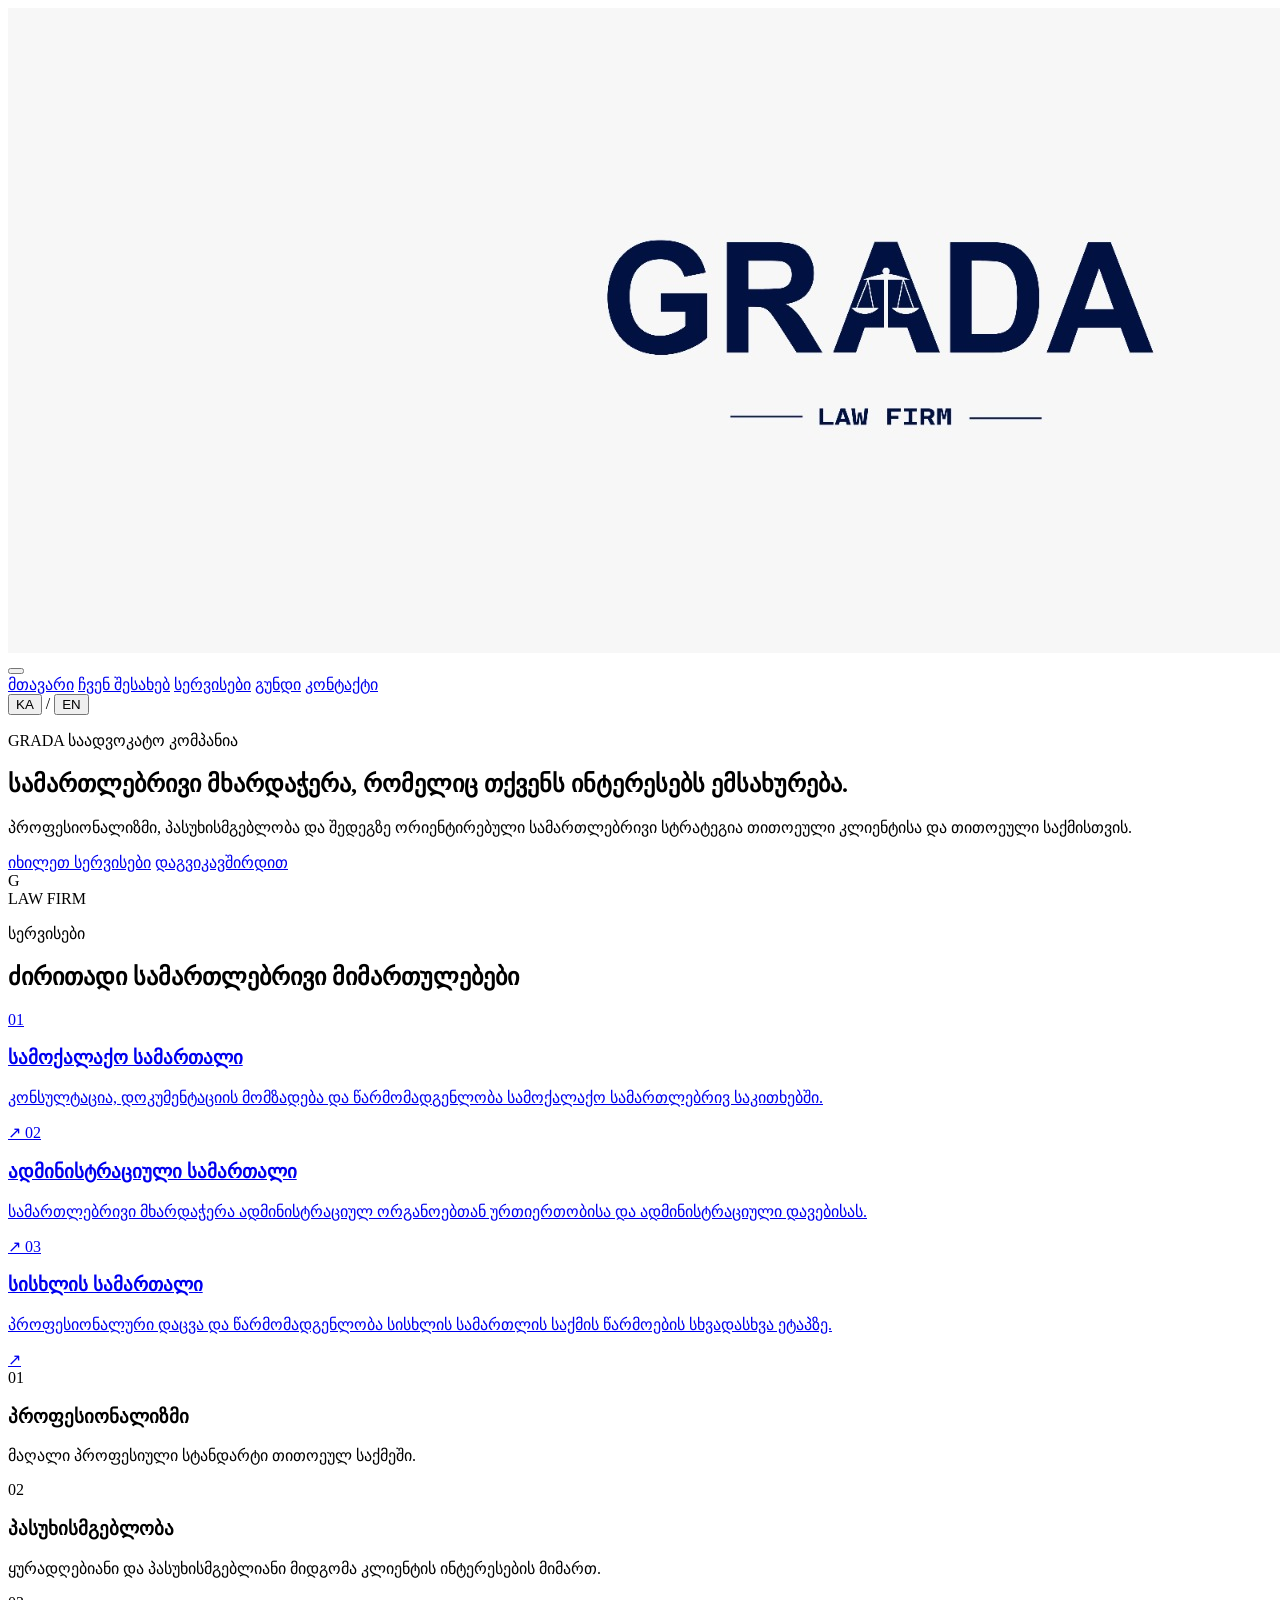
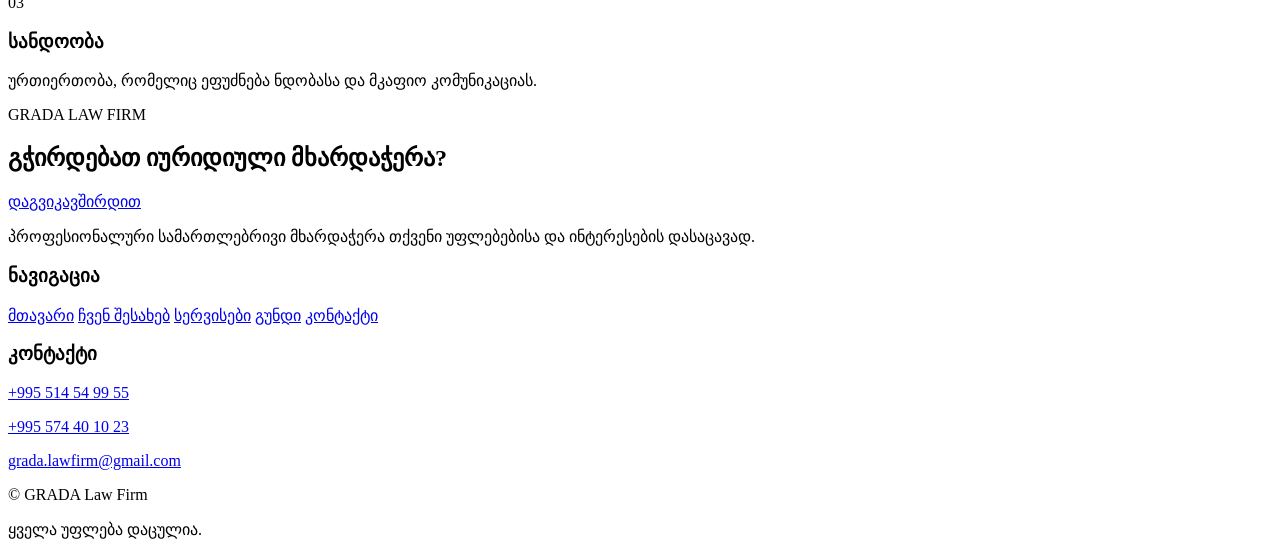
==== index.html @ cb8c76bd "grada" ====
<!doctype html>
<html lang="ka">
  <head>
    <link rel="preconnect" href="https://fonts.googleapis.com" />
    <link rel="preconnect" href="https://fonts.gstatic.com" crossorigin />

    <link
      href="https://fonts.googleapis.com/css2?family=Noto+Serif+Georgian:wght@300;400;500;600;700&display=swap"
      rel="stylesheet"
    />
    <meta charset="UTF-8" />
    <meta name="viewport" content="width=device-width, initial-scale=1.0" />

    <meta
      name="description"
      content="GRADA — პროფესიონალური იურიდიული მომსახურება სამოქალაქო, ადმინისტრაციული და სისხლის სამართლის მიმართულებით."
    />

    <meta name="theme-color" content="#071842" />

    <title>მთავარი | GRADA Law Firm</title>

    <link rel="stylesheet" href="CSS/styles.css" />
  </head>
  <!-- =====================================================
     GRADA COOKIE CONSENT
====================================================== -->

  <div class="cookie-banner" id="cookieBanner" hidden>
    <div class="cookie-banner-inner">
      <div class="cookie-copy">
        <p
          class="cookie-title"
          data-ka="თქვენი კონფიდენციალურობა მნიშვნელოვანია"
          data-en="Your privacy matters"
        >
          თქვენი კონფიდენციალურობა მნიშვნელოვანია
        </p>

        <p
          class="cookie-text"
          data-ka="GRADA იყენებს აუცილებელ ტექნოლოგიებს საიტის გამართული მუშაობისთვის. თქვენი თანხმობის შემთხვევაში შეიძლება გამოყენებულ იქნეს დამატებითი ანალიტიკური ტექნოლოგიებიც."
          data-en="GRADA uses essential technologies for the proper operation of the website. With your consent, additional analytics technologies may also be used."
        >
          GRADA იყენებს აუცილებელ ტექნოლოგიებს საიტის გამართული მუშაობისთვის.
          თქვენი თანხმობის შემთხვევაში შეიძლება გამოყენებულ იქნეს დამატებითი
          ანალიტიკური ტექნოლოგიებიც.
        </p>

        <a
          class="cookie-policy-link"
          href="cookie-policy.html"
          data-ka="Cookie Policy"
          data-en="Cookie Policy"
        >
          Cookie Policy
        </a>
      </div>

      <div class="cookie-actions">
        <button
          class="cookie-btn cookie-btn-secondary"
          id="cookieReject"
          type="button"
          data-ka="უარყოფა"
          data-en="Reject"
        >
          უარყოფა
        </button>

        <button
          class="cookie-btn cookie-btn-outline"
          id="cookieManage"
          type="button"
          data-ka="პარამეტრები"
          data-en="Preferences"
        >
          პარამეტრები
        </button>

        <button
          class="cookie-btn cookie-btn-primary"
          id="cookieAccept"
          type="button"
          data-ka="ყველას მიღება"
          data-en="Accept all"
        >
          ყველას მიღება
        </button>
      </div>
    </div>
  </div>

  <body class="home-page">
    <!-- HEADER -->
    <header class="site-header" id="siteHeader">
      <div class="container header-inner">
        <!-- LOGO -->
        <a class="brand" href="index.html" aria-label="GRADA მთავარი გვერდი">
          <img src="assets/logo.jpeg" alt="GRADA Law Firm" />
        </a>

        <!-- MOBILE MENU BUTTON -->
        <button
          class="menu-toggle"
          id="menuToggle"
          type="button"
          aria-label="მენიუს გახსნა"
          aria-expanded="false"
          aria-controls="mainNav"
        >
          <span></span>
          <span></span>
        </button>

        <!-- NAVIGATION -->
        <nav class="main-nav" id="mainNav" aria-label="მთავარი ნავიგაცია">
          <a href="index.html" class="active" data-ka="მთავარი" data-en="Home">
            მთავარი
          </a>

          <a href="about.html" data-ka="ჩვენ შესახებ" data-en="About Us">
            ჩვენ შესახებ
          </a>

          <a href="services.html" data-ka="სერვისები" data-en="Services">
            სერვისები
          </a>

          <a href="team.html" data-ka="გუნდი" data-en="Team"> გუნდი </a>

          <a href="contact.html" data-ka="კონტაქტი" data-en="Contact">
            კონტაქტი
          </a>
        </nav>

        <!-- LANGUAGE SWITCH -->
        <div class="language-switch" aria-label="Language selector">
          <button class="lang-btn active" data-lang="ka" type="button">
            KA
          </button>

          <span>/</span>

          <button class="lang-btn" data-lang="en" type="button">EN</button>
        </div>
      </div>
    </header>

    <!-- MAIN CONTENT -->
    <main>
      <!-- HERO SECTION -->
      <section class="hero">
        <div class="container hero-grid">
          <div class="section-copy">
            <p
              class="eyebrow"
              data-ka="GRADA საადვოკატო კომპანია"
              data-en="GRADA LAW FIRM"
            >
              GRADA საადვოკატო კომპანია
            </p>

            <h1
              data-ka="სამართლებრივი მხარდაჭერა, რომელიც თქვენს ინტერესებს ემსახურება."
              data-en="Legal support built around your interests."
            >
              სამართლებრივი მხარდაჭერა, რომელიც თქვენს ინტერესებს ემსახურება.
            </h1>

            <p
              class="hero-lead"
              data-ka="პროფესიონალიზმი, პასუხისმგებლობა და შედეგზე ორიენტირებული სამართლებრივი სტრატეგია თითოეული კლიენტისა და თითოეული საქმისთვის."
              data-en="Professionalism, responsibility and a clear legal strategy — for every client and every matter."
            >
              პროფესიონალიზმი, პასუხისმგებლობა და მკაფიო სამართლებრივი სტრატეგია
              — თითოეული კლიენტისა და თითოეული საქმისთვის.
            </p>

            <div class="hero-actions">
              <a
                class="btn btn-primary"
                href="services.html"
                data-ka="იხილეთ სერვისები"
                data-en="View services"
              >
                იხილეთ სერვისები
              </a>

              <a
                class="btn btn-ghost"
                href="contact.html"
                data-ka="დაგვიკავშირდით"
                data-en="Contact us"
              >
                დაგვიკავშირდით
              </a>
            </div>
          </div>

          <!-- DECORATIVE HERO ELEMENT -->
          <div class="hero-panel reveal" aria-hidden="true">
            <div class="hero-symbol">G</div>

            <div class="hero-panel-line"></div>

            <span> LAW FIRM </span>
          </div>
        </div>
      </section>

      <!-- SERVICES -->
      <section class="section section-white">
        <div class="container">
          <div class="section-heading reveal">
            <p class="section-kicker" data-ka="სერვისები" data-en="SERVICES">
              სერვისები
            </p>

            <h2
              data-ka="ძირითადი სამართლებრივი მიმართულებები"
              data-en="Core legal services"
            >
              ძირითადი სამართლებრივი მიმართულებები
            </h2>
          </div>

          <div class="cards-grid">
            <!-- CIVIL LAW -->
            <a class="service-card reveal" href="services.html#civil">
              <span class="card-number"> 01 </span>

              <h3 data-ka="სამოქალაქო სამართალი" data-en="Civil Law">
                სამოქალაქო სამართალი
              </h3>

              <p
                data-ka="კონსულტაცია, დოკუმენტაციის მომზადება და წარმომადგენლობა სამოქალაქო სამართლებრივ საკითხებში."
                data-en="Advice, documentation and representation in civil law matters."
              >
                კონსულტაცია, დოკუმენტაციის მომზადება და წარმომადგენლობა
                სამოქალაქო სამართლებრივ საკითხებში.
              </p>

              <span class="card-arrow"> ↗ </span>
            </a>

            <!-- ADMINISTRATIVE LAW -->
            <a class="service-card reveal" href="services.html#administrative">
              <span class="card-number"> 02 </span>

              <h3
                data-ka="ადმინისტრაციული სამართალი"
                data-en="Administrative Law"
              >
                ადმინისტრაციული სამართალი
              </h3>

              <p
                data-ka="სამართლებრივი მხარდაჭერა ადმინისტრაციულ ორგანოებთან ურთიერთობისა და ადმინისტრაციული დავებისას."
                data-en="Legal support in dealings with administrative authorities and administrative disputes."
              >
                სამართლებრივი მხარდაჭერა ადმინისტრაციულ ორგანოებთან ურთიერთობისა
                და ადმინისტრაციული დავებისას.
              </p>

              <span class="card-arrow"> ↗ </span>
            </a>

            <!-- CRIMINAL LAW -->
            <a class="service-card reveal" href="services.html#criminal">
              <span class="card-number"> 03 </span>

              <h3 data-ka="სისხლის სამართალი" data-en="Criminal Law">
                სისხლის სამართალი
              </h3>

              <p
                data-ka="პროფესიონალური დაცვა და წარმომადგენლობა სისხლის სამართლის საქმის წარმოების სხვადასხვა ეტაპზე."
                data-en="Professional defence and representation throughout different stages of criminal proceedings."
              >
                პროფესიონალური დაცვა და წარმომადგენლობა სისხლის სამართლის საქმის
                წარმოების სხვადასხვა ეტაპზე.
              </p>

              <span class="card-arrow"> ↗ </span>
            </a>
          </div>
        </div>
      </section>

      <!-- VALUES -->
      <section class="section values-section">
        <div class="container values-grid">
          <article class="value-block reveal">
            <span> 01 </span>

            <h3 data-ka="პროფესიონალიზმი" data-en="Professionalism">
              პროფესიონალიზმი
            </h3>

            <p
              data-ka="მაღალი პროფესიული სტანდარტი თითოეულ საქმეში."
              data-en="A high professional standard in every matter."
            >
              მაღალი პროფესიული სტანდარტი თითოეულ საქმეში.
            </p>
          </article>

          <article class="value-block reveal">
            <span> 02 </span>

            <h3 data-ka="პასუხისმგებლობა" data-en="Responsibility">
              პასუხისმგებლობა
            </h3>

            <p
              data-ka="ყურადღებიანი და პასუხისმგებლიანი მიდგომა კლიენტის ინტერესების მიმართ."
              data-en="A careful and responsible approach to every client's interests."
            >
              ყურადღებიანი და პასუხისმგებლიანი მიდგომა კლიენტის ინტერესების
              მიმართ.
            </p>
          </article>

          <article class="value-block reveal">
            <span> 03 </span>

            <h3 data-ka="სანდოობა" data-en="Trust">სანდოობა</h3>

            <p
              data-ka="ურთიერთობა, რომელიც ეფუძნება ნდობასა და მკაფიო კომუნიკაციას."
              data-en="Relationships built on trust and clear communication."
            >
              ურთიერთობა, რომელიც ეფუძნება ნდობასა და მკაფიო კომუნიკაციას.
            </p>
          </article>
        </div>
      </section>

      <!-- CONTACT CTA -->
      <section class="cta-section">
        <div class="container cta-inner reveal">
          <div>
            <p class="section-kicker light">GRADA LAW FIRM</p>

            <h2
              data-ka="გჭირდებათ იურიდიული მხარდაჭერა?"
              data-en="Need legal support?"
            >
              გჭირდებათ იურიდიული მხარდაჭერა?
            </h2>
          </div>

          <a
            class="btn btn-light"
            href="contact.html"
            data-ka="დაგვიკავშირდით"
            data-en="Contact us"
          >
            დაგვიკავშირდით
          </a>
        </div>
      </section>
    </main>

    <footer class="site-footer">
      <div class="container footer-grid">
        <!-- BRAND TEXT -->
        <div class="footer-brand">
          <p
            data-ka="პროფესიონალური სამართლებრივი მხარდაჭერა თქვენი უფლებებისა და ინტერესების დასაცავად."
            data-en="Professional legal support for the protection of your rights and interests."
          >
            პროფესიონალური სამართლებრივი მხარდაჭერა თქვენი უფლებებისა და
            ინტერესების დასაცავად.
          </p>
        </div>

        <!-- NAVIGATION -->
        <div>
          <h3 data-ka="ნავიგაცია" data-en="Navigation">ნავიგაცია</h3>

          <a href="index.html" data-ka="მთავარი" data-en="Home"> მთავარი </a>

          <a href="about.html" data-ka="ჩვენ შესახებ" data-en="About Us">
            ჩვენ შესახებ
          </a>

          <a href="services.html" data-ka="სერვისები" data-en="Services">
            სერვისები
          </a>

          <a href="team.html" data-ka="გუნდი" data-en="Team"> გუნდი </a>

          <a href="contact.html" data-ka="კონტაქტი" data-en="Contact">
            კონტაქტი
          </a>
        </div>

        <!-- CONTACT -->
        <div class="footer-contact">
          <h3 data-ka="კონტაქტი" data-en="Contact">კონტაქტი</h3>

          <p>
            <a href="tel:+995514549955"> +995 514 54 99 55 </a>
          </p>

          <p>
            <a href="tel:+995574401023"> +995 574 40 10 23 </a>
          </p>

          <p>
            <a href="mailto:grada.lawfirm@gmail.com">
              grada.lawfirm@gmail.com
            </a>
          </p>
        </div>
      </div>

      <div class="container footer-bottom">
        <p>© <span id="year"></span> GRADA Law Firm</p>

        <p data-ka="ყველა უფლება დაცულია." data-en="All rights reserved.">
          ყველა უფლება დაცულია.
        </p>
      </div>
    </footer>

    <!-- JAVASCRIPT -->
    <script src="js/main.js"></script>
  </body>
</html>
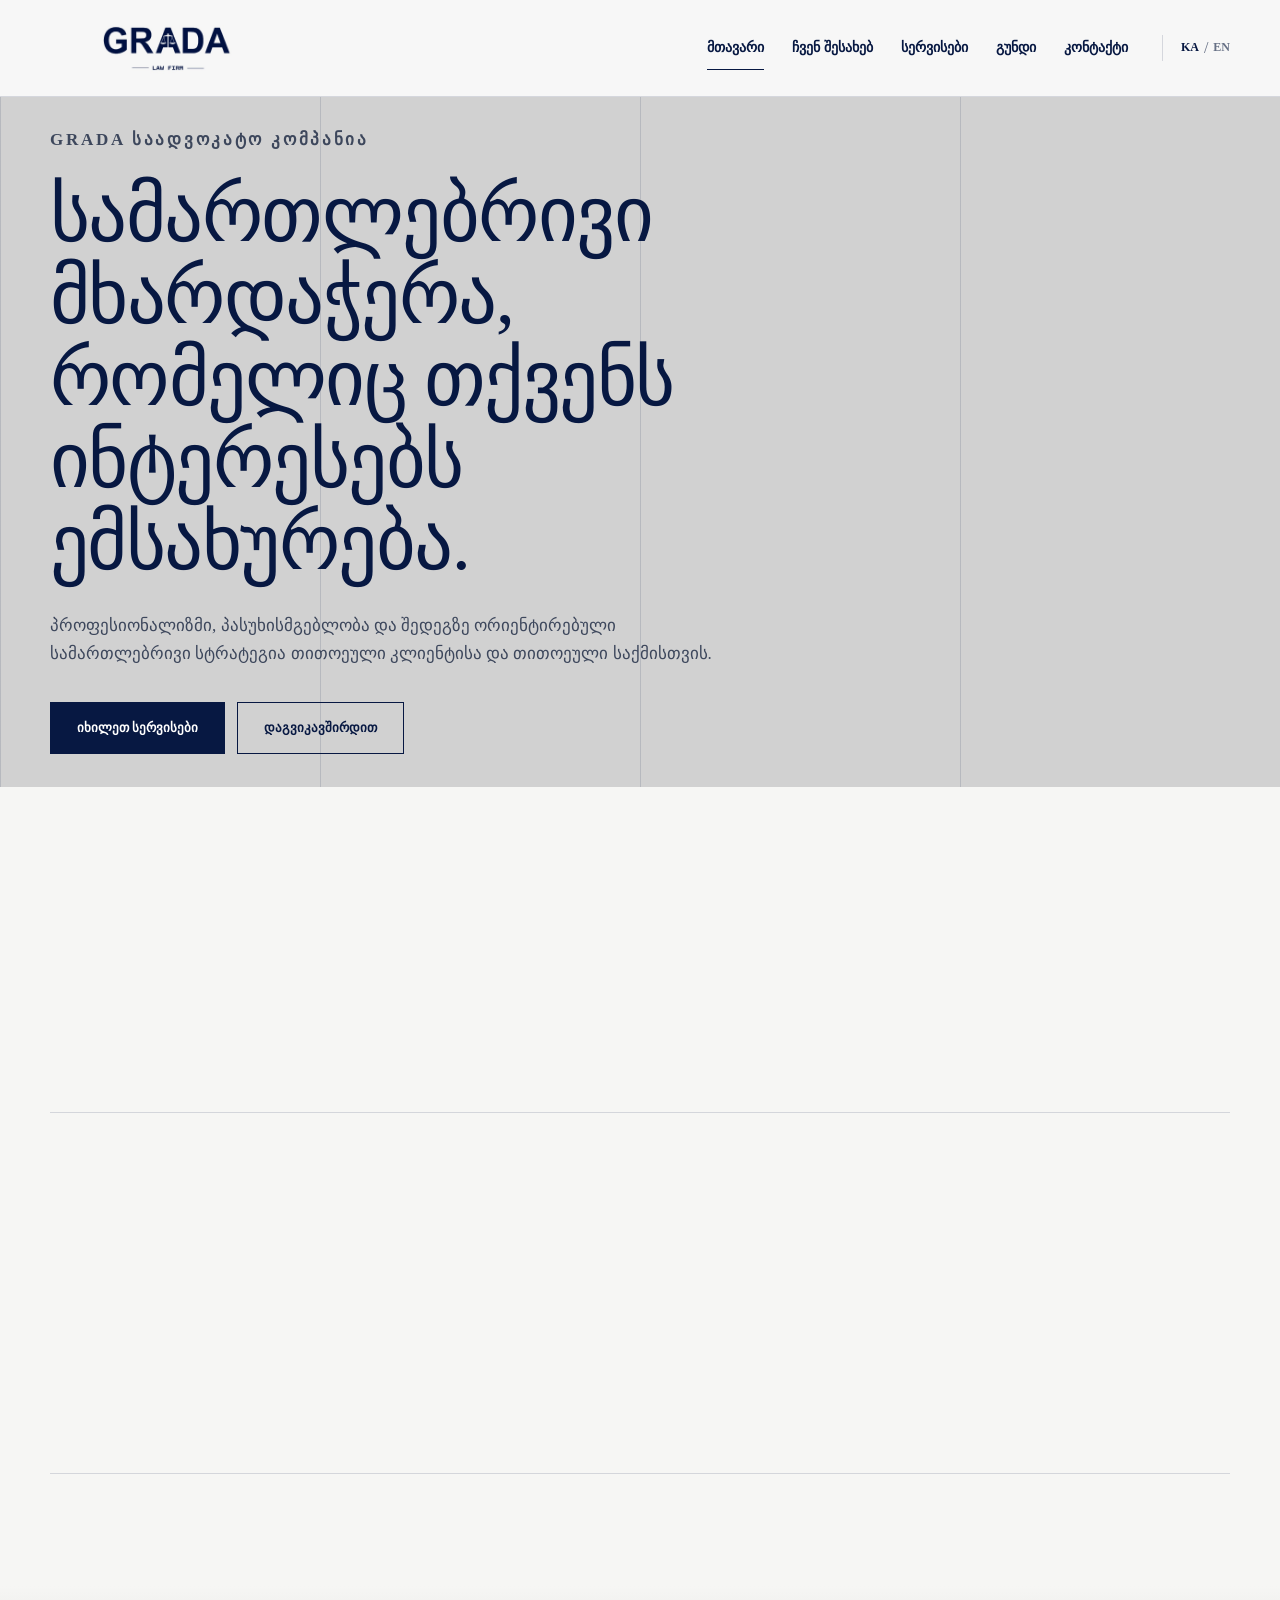
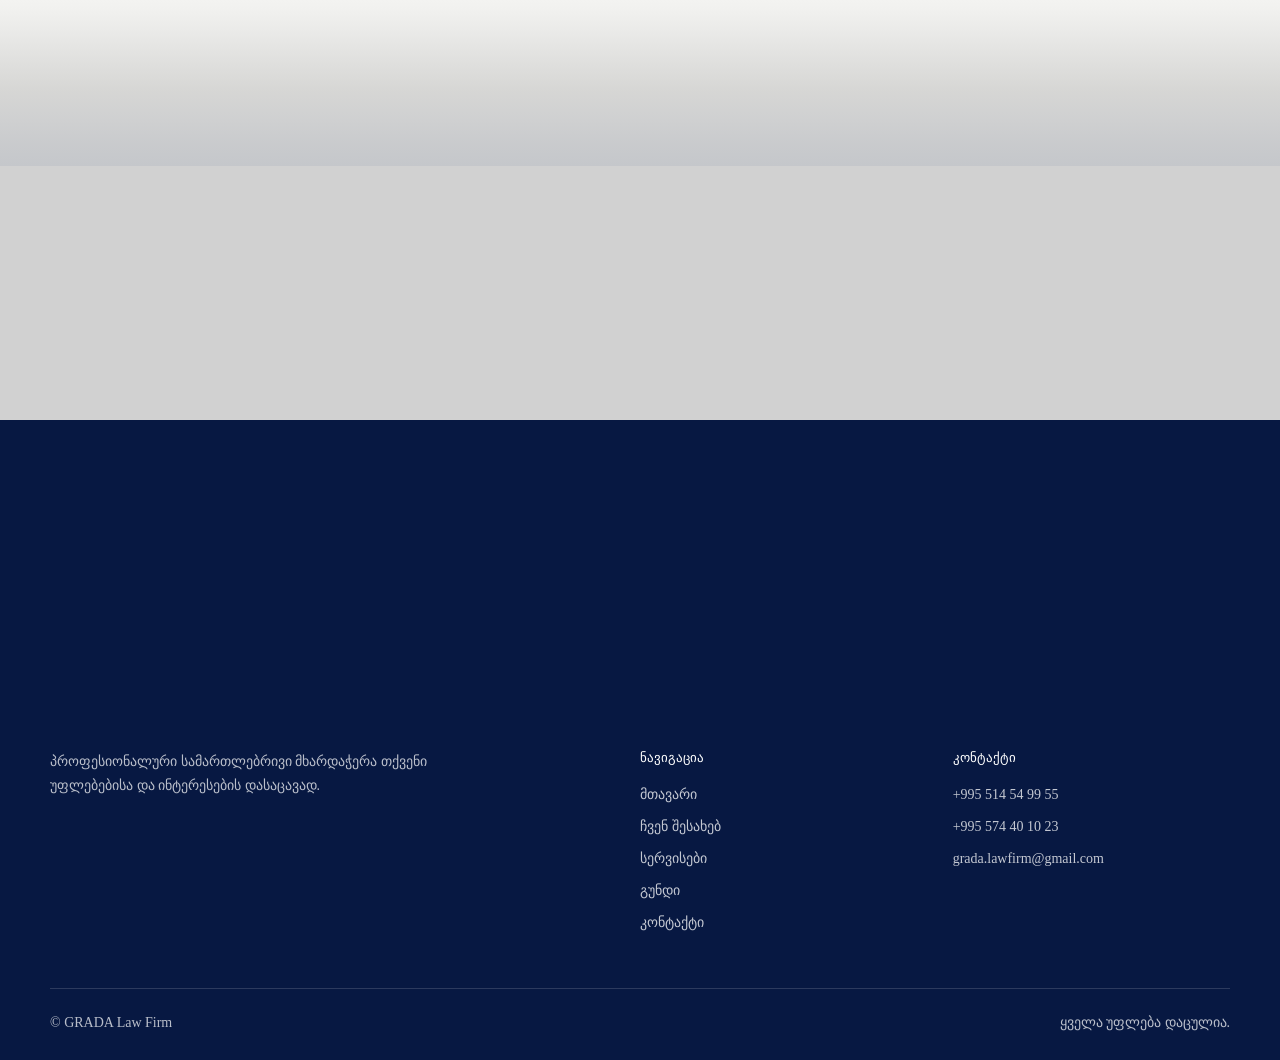
==== commit 6f76a9d8: "fix/css" ====
--- a/index.html
+++ b/index.html
@@ -20,7 +20,7 @@
 
     <title>მთავარი | GRADA Law Firm</title>
 
-    <link rel="stylesheet" href="CSS/styles.css" />
+    <link rel="stylesheet" href="css/styles.css" />
   </head>
   <!-- =====================================================
      GRADA COOKIE CONSENT
--- a/css/styles.css
+++ b/css/styles.css
@@ -0,0 +1,5465 @@
+/* =========================================================
+   GRADA Law Firm — shared styles
+   HTML + CSS + Vanilla JS
+   ========================================================= */
+
+:root {
+  --navy: #071842;
+  --navy-2: #0d255b;
+
+  --navy-dark: #04102f;
+  --gray: #d1d1d1;
+  --paper: #f6f6f4;
+  --white: #ffffff;
+  --ink: #182036;
+  --muted: #667085;
+  --line: rgba(7, 24, 66, 0.14);
+  --max: 1180px;
+  --radius: 0px;
+  --ease: 220ms ease;
+}
+
+* {
+  box-sizing: border-box;
+  margin: 0;
+  padding: 0;
+}
+html {
+  scroll-behavior: smooth;
+}
+body {
+  min-width: 320px;
+  font-family: Arial, "Noto Sans Georgian", sans-serif;
+  color: var(--ink);
+  background: var(--paper);
+  line-height: 1.65;
+  -webkit-font-smoothing: antialiased;
+}
+body.menu-open {
+  overflow: hidden;
+}
+a {
+  color: inherit;
+  text-decoration: none;
+}
+button,
+input,
+textarea,
+select {
+  font: inherit;
+}
+img {
+  display: block;
+  max-width: 100%;
+}
+ul {
+  padding-left: 1.15rem;
+}
+.container {
+  width: min(calc(100% - 40px), var(--max));
+  margin: 0 auto;
+}
+
+/* Header */
+.site-header {
+  position: sticky;
+  top: 0;
+  z-index: 1000;
+  background: rgba(246, 246, 244, 0.96);
+  border-bottom: 1px solid var(--line);
+  backdrop-filter: blur(12px);
+}
+.header-inner {
+  min-height: 88px;
+  display: flex;
+  align-items: center;
+  gap: 34px;
+}
+
+/* HEADER LOGO FIX */
+
+.brand {
+  width: 185px;
+  height: 58px;
+  flex: 0 0 185px;
+
+  display: flex;
+  align-items: center;
+
+  overflow: hidden;
+}
+
+.brand img {
+  width: 100%;
+  height: 100%;
+
+  display: block;
+
+  object-fit: cover;
+  object-position: center;
+}
+.main-nav {
+  margin-left: auto;
+  display: flex;
+  align-items: center;
+  gap: 28px;
+}
+.main-nav a {
+  position: relative;
+  font-size: 14px;
+  font-weight: 700;
+  color: var(--navy);
+}
+.main-nav a::after {
+  content: "";
+  position: absolute;
+  left: 0;
+  right: 100%;
+  bottom: -10px;
+  height: 1px;
+  background: var(--navy);
+  transition: right var(--ease);
+}
+.main-nav a:hover::after,
+.main-nav a.active::after {
+  right: 0;
+}
+.language-switch {
+  display: flex;
+  align-items: center;
+  gap: 5px;
+  padding-left: 18px;
+  border-left: 1px solid var(--line);
+  color: var(--muted);
+}
+.lang-btn {
+  border: 0;
+  background: none;
+  cursor: pointer;
+  font-size: 12px;
+  font-weight: 800;
+  color: var(--muted);
+}
+.lang-btn.active {
+  color: var(--navy);
+}
+.menu-toggle {
+  display: none;
+  margin-left: auto;
+  width: 44px;
+  height: 44px;
+  border: 1px solid var(--line);
+  background: transparent;
+  cursor: pointer;
+}
+.menu-toggle span {
+  display: block;
+  width: 19px;
+  height: 1px;
+  margin: 6px auto;
+  background: var(--navy);
+}
+
+/* Type */
+.eyebrow,
+.section-kicker {
+  margin-bottom: 18px;
+  font-size: 12px;
+  line-height: 1.2;
+  font-weight: 800;
+  letter-spacing: 0.16em;
+  text-transform: uppercase;
+  color: var(--navy);
+}
+.section-kicker.light {
+  color: rgba(255, 255, 255, 0.58);
+}
+h1,
+h2,
+h3 {
+  color: var(--navy);
+}
+h1 {
+  font-size: clamp(46px, 6vw, 78px);
+  line-height: 1.07;
+  letter-spacing: -0.047em;
+  font-weight: 700;
+}
+h2 {
+  font-size: clamp(34px, 4.3vw, 56px);
+  line-height: 1.13;
+  letter-spacing: -0.04em;
+  font-weight: 700;
+}
+h3 {
+  font-size: 24px;
+  line-height: 1.25;
+}
+
+/* Buttons */
+.btn {
+  display: inline-flex;
+  align-items: center;
+  justify-content: center;
+  min-height: 52px;
+  padding: 0 26px;
+  border: 1px solid var(--navy);
+  cursor: pointer;
+  font-size: 13px;
+  font-weight: 800;
+  transition:
+    background var(--ease),
+    color var(--ease),
+    transform var(--ease);
+}
+.btn:hover {
+  transform: translateY(-2px);
+}
+.btn-primary {
+  background: var(--navy);
+  color: #fff;
+}
+.btn-primary:hover {
+  background: transparent;
+  color: var(--navy);
+}
+.btn-ghost {
+  color: var(--navy);
+  background: transparent;
+}
+.btn-ghost:hover {
+  background: var(--navy);
+  color: #fff;
+}
+.btn-light {
+  border-color: rgba(255, 255, 255, 0.72);
+  color: #fff;
+}
+.btn-light:hover {
+  background: #fff;
+  color: var(--navy);
+}
+
+/* Home Hero */
+.hero {
+  min-height: 690px;
+  display: flex;
+  align-items: center;
+  color: var(--navy);
+  background:
+    linear-gradient(90deg, rgba(7, 24, 66, 0.13) 0 1px, transparent 1px) 0 0/25%
+      100%,
+    var(--gray);
+  overflow: hidden;
+}
+.hero-grid {
+  display: grid;
+  grid-template-columns: 1.3fr 0.7fr;
+  gap: 80px;
+  align-items: center;
+}
+.hero-copy {
+  padding: 80px 0;
+}
+.hero-copy h1 {
+  max-width: 820px;
+}
+.hero-lead {
+  max-width: 690px;
+  margin-top: 26px;
+  font-size: 18px;
+  color: #35415e;
+}
+.hero-actions {
+  display: flex;
+  gap: 12px;
+  flex-wrap: wrap;
+  margin-top: 34px;
+}
+.hero-panel {
+  min-height: 410px;
+  display: flex;
+  flex-direction: column;
+  justify-content: center;
+  align-items: center;
+  border: 1px solid rgba(7, 24, 66, 0.24);
+}
+.hero-symbol {
+  font-family: Georgia, serif;
+  font-size: 190px;
+  line-height: 0.8;
+  color: var(--navy);
+}
+.hero-panel-line {
+  width: 135px;
+  height: 1px;
+  margin: 28px 0 12px;
+  background: var(--navy);
+}
+.hero-panel span {
+  font-family: monospace;
+  font-weight: 800;
+  font-size: 12px;
+  letter-spacing: 0.25em;
+}
+
+/* Internal hero */
+.page-hero {
+  padding: 120px 0 90px;
+  background: var(--gray);
+  border-bottom: 1px solid rgba(7, 24, 66, 0.14);
+}
+.page-hero h1 {
+  max-width: 850px;
+}
+.page-hero > .container > p:last-child {
+  max-width: 720px;
+  margin-top: 24px;
+  font-size: 18px;
+  color: #3a4662;
+}
+
+/* Sections */
+.section {
+  padding: 112px 0;
+}
+.section-light {
+  background: var(--paper);
+}
+.section-white {
+  background: var(--white);
+}
+.split-grid {
+  display: grid;
+  grid-template-columns: 0.82fr 1.18fr;
+  gap: 96px;
+}
+.section-intro h2 {
+  max-width: 520px;
+}
+.section-copy {
+  max-width: 760px;
+}
+.section-copy p {
+  margin-bottom: 24px;
+  font-size: 17px;
+  color: #3d475c;
+}
+.statement {
+  padding-top: 24px;
+  border-top: 1px solid var(--line);
+  font-weight: 700;
+  color: var(--navy) !important;
+}
+.text-link {
+  display: inline-block;
+  margin-top: 8px;
+  padding-bottom: 4px;
+  border-bottom: 1px solid var(--navy);
+  color: var(--navy);
+  font-weight: 800;
+  font-size: 14px;
+}
+.section-heading {
+  max-width: 800px;
+  margin-bottom: 56px;
+}
+
+/* Service preview */
+.cards-grid {
+  display: grid;
+  grid-template-columns: repeat(3, 1fr);
+  border-top: 1px solid var(--line);
+  border-bottom: 1px solid var(--line);
+}
+.service-card {
+  position: relative;
+  min-height: 360px;
+  padding: 38px;
+  border-right: 1px solid var(--line);
+  background: #fff;
+  transition:
+    background var(--ease),
+    color var(--ease);
+}
+.service-card:last-child {
+  border-right: 0;
+}
+.card-number {
+  display: block;
+  margin-bottom: 86px;
+  color: #8c95a5;
+  font-size: 12px;
+  font-weight: 800;
+}
+.service-card h3 {
+  margin-bottom: 18px;
+}
+.service-card p {
+  color: var(--muted);
+  font-size: 15px;
+}
+.card-arrow {
+  position: absolute;
+  right: 34px;
+  bottom: 28px;
+  font-size: 22px;
+  color: var(--navy);
+}
+.service-card:hover {
+  background: var(--navy);
+}
+.service-card:hover h3,
+.service-card:hover .card-arrow {
+  color: #fff;
+}
+.service-card:hover p,
+.service-card:hover .card-number {
+  color: rgba(255, 255, 255, 0.66);
+}
+
+/* Values */
+.values-section {
+  background: var(--gray);
+  padding: 78px 0;
+}
+.values-grid {
+  display: grid;
+  grid-template-columns: repeat(3, 1fr);
+}
+.value-block {
+  padding: 22px 46px;
+  border-right: 1px solid rgba(7, 24, 66, 0.18);
+}
+.value-block:first-child {
+  padding-left: 0;
+}
+.value-block:last-child {
+  border-right: 0;
+}
+.value-block > span {
+  font-size: 11px;
+  font-weight: 800;
+  color: #7d879a;
+}
+.value-block h3 {
+  margin: 26px 0 10px;
+  font-size: 19px;
+}
+.value-block p {
+  color: #4c566b;
+  font-size: 14px;
+}
+
+/* Service details */
+.service-list {
+  display: grid;
+  gap: 0;
+}
+.service-detail {
+  display: grid;
+  grid-template-columns: 130px 1fr;
+  gap: 44px;
+  padding: 72px 0;
+  border-bottom: 1px solid var(--line);
+}
+.service-detail:first-child {
+  padding-top: 10px;
+}
+.service-detail:last-child {
+  border-bottom: 0;
+}
+.service-index {
+  font-size: 12px;
+  font-weight: 800;
+  color: #8992a2;
+}
+.service-detail h2 {
+  margin-bottom: 22px;
+  font-size: clamp(32px, 4vw, 50px);
+}
+.service-detail p {
+  max-width: 800px;
+  color: #465065;
+  font-size: 17px;
+}
+.service-detail ul {
+  display: grid;
+  grid-template-columns: repeat(2, minmax(0, 1fr));
+  gap: 12px 32px;
+  max-width: 820px;
+  margin-top: 30px;
+  color: #30394d;
+}
+
+/* Team */
+.team-placeholder {
+  display: grid;
+  grid-template-columns: 320px 1fr;
+  gap: 72px;
+  align-items: center;
+  padding: 54px;
+  border: 1px solid var(--line);
+}
+.placeholder-mark {
+  min-height: 320px;
+  display: flex;
+  align-items: center;
+  justify-content: center;
+  background: var(--gray);
+  color: var(--navy);
+  font-family: Georgia, serif;
+  font-size: 160px;
+}
+.team-placeholder h2 {
+  margin-bottom: 24px;
+  font-size: clamp(30px, 4vw, 48px);
+}
+.team-placeholder p:last-child {
+  max-width: 700px;
+  color: var(--muted);
+}
+
+/* Contact */
+.contact-grid {
+  display: grid;
+  grid-template-columns: 0.82fr 1.18fr;
+  gap: 90px;
+}
+.contact-info h2 {
+  margin-bottom: 24px;
+}
+.contact-info > p:not(.section-kicker) {
+  color: var(--muted);
+  max-width: 520px;
+}
+.contact-placeholder {
+  margin-top: 44px;
+  border-top: 1px solid var(--line);
+}
+.contact-placeholder > div {
+  display: flex;
+  justify-content: space-between;
+  gap: 20px;
+  padding: 20px 0;
+  border-bottom: 1px solid var(--line);
+}
+.contact-placeholder span {
+  font-size: 13px;
+  font-weight: 800;
+  color: var(--navy);
+}
+.contact-form {
+  padding: 44px;
+  background: #fff;
+  border: 1px solid var(--line);
+}
+.form-row {
+  display: grid;
+  grid-template-columns: 1fr 1fr;
+  gap: 18px;
+}
+.contact-form label {
+  display: block;
+  margin-bottom: 20px;
+}
+.contact-form label > span {
+  display: block;
+  margin-bottom: 8px;
+  font-size: 12px;
+  font-weight: 800;
+  color: var(--navy);
+}
+.contact-form input,
+.contact-form select,
+.contact-form textarea {
+  width: 100%;
+  border: 1px solid rgba(7, 24, 66, 0.2);
+  background: #fafafa;
+  color: var(--ink);
+  padding: 14px 15px;
+  outline: none;
+  transition:
+    border var(--ease),
+    box-shadow var(--ease);
+}
+.contact-form textarea {
+  resize: vertical;
+  min-height: 150px;
+}
+.contact-form input:focus,
+.contact-form select:focus,
+.contact-form textarea:focus {
+  border-color: var(--navy);
+  box-shadow: 0 0 0 3px rgba(7, 24, 66, 0.08);
+}
+.form-status {
+  margin-top: 14px;
+  font-size: 14px;
+  color: var(--navy);
+  min-height: 22px;
+}
+
+/* CTA */
+.cta-section h2 {
+  font-size: 40px;
+  font-weight: 400;
+  line-height: 1.2;
+}
+
+.cta-inner {
+  display: flex;
+  align-items: flex-end;
+  justify-content: space-between;
+  gap: 44px;
+}
+
+.cta-inner h2 {
+  max-width: 780px;
+  color: #ffffff0e;
+}
+
+/* CTA */
+.cta-section {
+  background: var(--navy);
+  padding: 80px 0;
+  color: #ffffff;
+}
+
+.cta-section h2 {
+  font-size: 40px;
+  font-weight: 400;
+  line-height: 1.2;
+  color: #ffffff;
+}
+
+.cta-inner {
+  display: flex;
+  align-items: flex-end;
+  justify-content: space-between;
+  gap: 44px;
+}
+
+.cta-inner h2 {
+  max-width: 780px;
+  color: #071842;
+}
+
+.cta-section .section-kicker {
+  color: rgba(255, 255, 255, 0.7);
+}
+
+.cta-section .btn-light {
+  color: #ffffff;
+  border-color: rgba(255, 255, 255, 0.7);
+}
+/* Footer */
+.site-footer {
+  background: var(--navy-dark);
+  color: rgba(255, 255, 255, 0.66);
+  padding: 64px 0 26px;
+}
+.footer-grid {
+  display: grid;
+  grid-template-columns: 1.5fr 0.7fr 0.8fr;
+  gap: 70px;
+}
+.footer-brand img {
+  width: 175px;
+  filter: brightness(0) invert(1);
+  margin-bottom: 22px;
+}
+.footer-brand p {
+  max-width: 390px;
+  font-size: 14px;
+}
+.site-footer h3 {
+  margin-bottom: 16px;
+  color: #fff;
+  font-size: 13px;
+}
+.site-footer a {
+  display: block;
+  margin: 9px 0;
+  font-size: 14px;
+}
+.site-footer a:hover {
+  color: #fff;
+}
+.site-footer p {
+  font-size: 14px;
+}
+.footer-bottom {
+  display: flex;
+  justify-content: space-between;
+  gap: 24px;
+  margin-top: 54px;
+  padding-top: 22px;
+  border-top: 1px solid rgba(255, 255, 255, 0.14);
+}
+
+/* Simple reveal */
+.reveal {
+  opacity: 0;
+  transform: translateY(18px);
+  transition:
+    opacity 650ms ease,
+    transform 650ms ease;
+}
+.reveal.visible {
+  opacity: 1;
+  transform: none;
+}
+
+/* Focus */
+a:focus-visible,
+button:focus-visible,
+input:focus-visible,
+select:focus-visible,
+textarea:focus-visible {
+  outline: 2px solid #6d8ee8;
+  outline-offset: 4px;
+}
+
+/* Responsive */
+@media (max-width: 980px) {
+  .header-inner {
+    min-height: 76px;
+  }
+  .brand {
+    width: 158px;
+  }
+  .menu-toggle {
+    display: block;
+  }
+  .main-nav {
+    position: fixed;
+    left: 0;
+    right: 0;
+    top: 76px;
+    bottom: 0;
+    display: none;
+    flex-direction: column;
+    align-items: flex-start;
+    gap: 0;
+    padding: 24px 20px;
+    background: var(--paper);
+    overflow: auto;
+  }
+  .main-nav.open {
+    display: flex;
+  }
+  .main-nav a {
+    width: 100%;
+    padding: 17px 0;
+    border-bottom: 1px solid var(--line);
+    font-size: 16px;
+  }
+  .main-nav a::after {
+    display: none;
+  }
+  .language-switch {
+    border-left: 0;
+    padding-left: 0;
+  }
+  .hero {
+    min-height: auto;
+  }
+  .hero-grid,
+  .split-grid,
+  .contact-grid {
+    grid-template-columns: 1fr;
+    gap: 54px;
+  }
+  .hero-panel {
+    display: none;
+  }
+  .hero-copy {
+    padding: 88px 0;
+  }
+  .cards-grid {
+    grid-template-columns: 1fr;
+  }
+  .service-card {
+    min-height: auto;
+    border-right: 0;
+    border-bottom: 1px solid var(--line);
+  }
+  .service-card:last-child {
+    border-bottom: 0;
+  }
+  .card-number {
+    margin-bottom: 42px;
+  }
+  .values-grid {
+    grid-template-columns: 1fr;
+  }
+  .value-block,
+  .value-block:first-child {
+    padding: 25px 0;
+    border-right: 0;
+    border-bottom: 1px solid rgba(7, 24, 66, 0.18);
+  }
+  .value-block:last-child {
+    border-bottom: 0;
+  }
+  .team-placeholder {
+    grid-template-columns: 1fr;
+    gap: 40px;
+  }
+  .placeholder-mark {
+    min-height: 260px;
+  }
+  .cta-inner {
+    flex-direction: column;
+    align-items: flex-start;
+  }
+  .footer-grid {
+    grid-template-columns: 1fr 1fr;
+  }
+  .footer-brand {
+    grid-column: 1/-1;
+  }
+}
+
+@media (max-width: 640px) {
+  .container {
+    width: min(calc(100% - 28px), var(--max));
+  }
+  .language-switch {
+    display: none;
+  }
+  .brand {
+    width: 138px;
+  }
+  .hero-copy {
+    padding: 72px 0;
+  }
+  .hero-lead,
+  .page-hero > .container > p:last-child {
+    font-size: 16px;
+  }
+  .section {
+    padding: 78px 0;
+  }
+  .page-hero {
+    padding: 86px 0 66px;
+  }
+  .service-card {
+    padding: 30px 0 42px;
+  }
+  .card-arrow {
+    right: 0;
+  }
+  .service-detail {
+    grid-template-columns: 1fr;
+    gap: 16px;
+    padding: 52px 0;
+  }
+  .service-detail ul {
+    grid-template-columns: 1fr;
+  }
+  .team-placeholder {
+    padding: 24px;
+  }
+  .placeholder-mark {
+    min-height: 210px;
+    font-size: 120px;
+  }
+  .contact-form {
+    padding: 24px;
+  }
+  .form-row {
+    grid-template-columns: 1fr;
+    gap: 0;
+  }
+  .footer-grid {
+    grid-template-columns: 1fr;
+    gap: 38px;
+  }
+  .footer-brand {
+    grid-column: auto;
+  }
+  .footer-bottom {
+    flex-direction: column;
+    gap: 6px;
+  }
+}
+/* =========================================================
+   ABOUT PAGE
+========================================================= */
+
+/* =========================================================
+   ABOUT PAGE — LPA INSPIRED
+========================================================= */
+
+/* HERO */
+
+.about-page .about-lpa-hero {
+  position: relative;
+
+  width: 100%;
+
+  /* Desktop-ზე ფოტოს აღარ ჭრის */
+  height: 56.25vw !important;
+  min-height: 720px !important;
+  max-height: 950px !important;
+
+  display: flex;
+  align-items: flex-end;
+
+  background-image: url("../assets/about-team.jpeg");
+  background-size: 100% auto !important;
+  background-position: center top !important;
+  background-repeat: no-repeat !important;
+
+  overflow: hidden;
+}
+
+/* ფოტოს გამკრთალება */
+
+.about-page .about-lpa-overlay {
+  position: absolute;
+  inset: 0;
+
+  background: linear-gradient(
+    rgba(246, 246, 244, 0.28),
+    rgba(246, 246, 244, 0.48)
+  );
+}
+
+/* HERO CONTENT */
+
+.about-page .about-lpa-hero-content {
+  position: relative;
+  z-index: 2;
+
+  padding-bottom: 75px;
+}
+
+.about-page .about-small-title {
+  margin-bottom: 18px;
+
+  font-family: Arial, sans-serif;
+
+  font-size: 12px;
+  font-weight: 600;
+
+  letter-spacing: 0.22em;
+
+  color: #071842;
+}
+
+.about-page .about-lpa-hero h1 {
+  margin: 0 0 24px;
+
+  max-width: 700px;
+
+  font-family: "Noto Serif Georgian", serif;
+
+  font-size: clamp(48px, 5vw, 72px);
+
+  font-weight: 400;
+
+  line-height: 1.1;
+
+  color: #071842;
+}
+
+.about-page .about-hero-description {
+  max-width: 650px;
+
+  margin: 0;
+
+  font-family: "Noto Serif Georgian", serif;
+
+  font-size: 19px;
+  font-weight: 300;
+
+  line-height: 1.7;
+
+  color: #071842;
+}
+
+/* =========================================================
+   ABOUT CONTENT
+========================================================= */
+
+.about-page .about-lpa-content {
+  background: #ffffff;
+
+  padding: 120px 0 140px;
+}
+
+.about-page .about-lpa-grid {
+  display: grid;
+
+  grid-template-columns: 280px 1fr;
+
+  gap: 100px;
+
+  align-items: start;
+}
+
+/* LEFT TITLE */
+
+.about-page .about-lpa-heading p {
+  margin: 0;
+
+  font-family: Arial, sans-serif;
+
+  font-size: 13px;
+
+  font-weight: 600;
+
+  letter-spacing: 0.16em;
+
+  text-transform: uppercase;
+
+  color: #071842;
+}
+
+/* RIGHT TEXT */
+
+.about-page .about-lpa-text p {
+  text-align: justify;
+}
+
+.about-page .about-lpa-text p {
+  margin: 0 0 32px;
+
+  font-family: "Noto Serif Georgian", serif;
+
+  font-size: 18px;
+
+  font-weight: 300;
+
+  line-height: 1.9;
+
+  color: #071842;
+}
+
+/* FIRST PARAGRAPH */
+
+.about-page .about-lpa-text .about-lead {
+  margin-bottom: 50px;
+
+  font-size: 24px;
+
+  font-weight: 400;
+
+  line-height: 1.7;
+}
+
+/* LAST PARAGRAPH */
+
+.about-page .about-final-text {
+  margin-top: 55px !important;
+
+  padding-top: 38px;
+
+  border-top: 1px solid rgba(7, 24, 66, 0.18);
+
+  font-size: 20px !important;
+
+  font-weight: 400 !important;
+}
+
+/* MOBILE */
+
+@media (max-width: 768px) {
+  .about-page .about-lpa-hero {
+    min-height: 520px;
+
+    background-position: 55% center;
+  }
+
+  .about-page .about-lpa-overlay {
+    background: linear-gradient(
+      rgba(246, 246, 244, 0.5),
+      rgba(246, 246, 244, 0.8)
+    );
+  }
+
+  .about-page .about-lpa-hero-content {
+    padding-bottom: 45px;
+  }
+
+  .about-page .about-lpa-hero h1 {
+    font-size: 44px;
+  }
+
+  .about-page .about-hero-description {
+    font-size: 17px;
+  }
+
+  .about-page .about-lpa-content {
+    padding: 75px 0 90px;
+  }
+
+  .about-page .about-lpa-grid {
+    grid-template-columns: 1fr;
+
+    gap: 35px;
+  }
+
+  .about-page .about-lpa-text p {
+    font-size: 17px;
+
+    line-height: 1.8;
+  }
+
+  .about-page .about-lpa-text .about-lead {
+    font-size: 21px;
+  }
+}
+/* =========================================================
+   ABOUT — CENTERED MAIN TEXT
+========================================================= */
+
+.about-page .about-main-text p,
+.about-page .about-lpa-text p {
+  text-align: justify;
+  text-justify: inter-word;
+}
+
+.about-page .about-main-text {
+  width: min(calc(100% - 80px), 920px);
+
+  margin: 0 auto;
+}
+
+.about-page .about-main-text p {
+  margin: 0 0 34px;
+
+  font-family: "Noto Serif Georgian", serif;
+
+  font-size: 18px;
+  font-weight: 300;
+
+  line-height: 1.9;
+
+  color: #071842;
+}
+
+.about-page .about-main-text .about-lead {
+  margin-bottom: 55px;
+
+  font-size: clamp(24px, 2vw, 30px);
+  font-weight: 400;
+
+  line-height: 1.7;
+}
+
+.about-page .about-main-text .about-final-text {
+  margin-top: 55px;
+
+  padding-top: 38px;
+
+  border-top: 1px solid rgba(7, 24, 66, 0.15);
+
+  font-size: 20px;
+  font-weight: 400;
+}
+/* =========================================================
+   GLOBAL SMOOTH COLOR TRANSITIONS
+   ALL PAGES
+========================================================= */
+
+/* ყველა ძირითად სექციაზე */
+.section,
+.cta-section,
+.values-section,
+.site-footer,
+.about-main-content {
+  position: relative;
+}
+
+/* ---------------------------------------------------------
+   LIGHT → GREY
+--------------------------------------------------------- */
+
+.section-light {
+  background: linear-gradient(
+    to bottom,
+    #f6f6f4 0%,
+    #f6f6f4 82%,
+    #ededeb 94%,
+    #d1d1d1 100%
+  );
+}
+
+/* ---------------------------------------------------------
+   WHITE → GREY
+--------------------------------------------------------- */
+
+.section-white {
+  background: linear-gradient(
+    to bottom,
+    #ffffff 0%,
+    #ffffff 84%,
+    #eeeeec 95%,
+    #d1d1d1 100%
+  );
+}
+
+/* ---------------------------------------------------------
+   GREY SECTION
+--------------------------------------------------------- */
+
+.values-section {
+  background: linear-gradient(to bottom, #d1d1d1 0%, #c7c9cd 72%, #aeb4bf 100%);
+}
+
+/* ---------------------------------------------------------
+   GREY → NAVY CTA
+--------------------------------------------------------- */
+
+.cta-section {
+  background: linear-gradient(
+    to bottom,
+    #aeb4bf 0%,
+    #7a8498 8%,
+    #465675 18%,
+    #24375d 30%,
+    #102654 44%,
+    #071842 62%,
+    #071842 100%
+  );
+
+  padding-top: 130px;
+  padding-bottom: 100px;
+
+  color: #ffffff;
+}
+
+.cta-section h2 {
+  color: #ffffff;
+}
+
+.cta-section .section-kicker {
+  color: rgba(255, 255, 255, 0.72);
+}
+
+/* ---------------------------------------------------------
+   NAVY → FOOTER DARK NAVY
+--------------------------------------------------------- */
+
+.site-footer {
+  background: linear-gradient(
+    to bottom,
+    #071842 0%,
+    #06163d 20%,
+    #051332 48%,
+    #04102f 100%
+  );
+}
+/* =========================================================
+   GLOBAL SOFT COLOR TRANSITIONS
+   ALL PAGES
+========================================================= */
+
+/* LIGHT SECTIONS */
+
+.section-light,
+.section-white,
+.about-main-content,
+.about-lpa-content {
+  position: relative;
+  background: #f6f6f4;
+}
+
+/* -----------------------------------------
+   LIGHT → GREY
+----------------------------------------- */
+
+.section-light::after,
+.section-white::after,
+.about-main-content::after,
+.about-lpa-content::after {
+  content: "";
+
+  position: absolute;
+
+  left: 0;
+  right: 0;
+  bottom: -180px;
+
+  height: 180px;
+
+  pointer-events: none;
+
+  z-index: 1;
+
+  background: linear-gradient(
+    to bottom,
+    rgba(246, 246, 244, 1) 0%,
+    rgba(242, 242, 240, 0.98) 12%,
+    rgba(235, 235, 233, 0.95) 26%,
+    rgba(225, 225, 223, 0.92) 42%,
+    rgba(215, 215, 213, 0.88) 58%,
+    rgba(207, 208, 209, 0.84) 74%,
+    rgba(199, 201, 204, 0.8) 88%,
+    rgba(193, 196, 201, 0.76) 100%
+  );
+}
+
+/* -----------------------------------------
+   GREY SECTION
+----------------------------------------- */
+
+.values-section {
+  position: relative;
+
+  padding-top: 180px;
+
+  background: linear-gradient(
+    to bottom,
+
+    #c1c4c9 0%,
+
+    #b9bdc4 12%,
+
+    #adb3bd 25%,
+
+    #9ea6b3 38%,
+
+    #8995a6 52%,
+
+    #71819a 66%,
+
+    #566b89 78%,
+
+    #3f5678 88%,
+
+    #2b4269 95%,
+
+    #1b315e 100%
+  );
+}
+
+/* -----------------------------------------
+   GREY → NAVY
+----------------------------------------- */
+
+.cta-section {
+  position: relative;
+
+  margin-top: 0;
+
+  padding: 220px 0 110px;
+
+  color: #ffffff;
+
+  background: linear-gradient(
+    to bottom,
+
+    #1b315e 0%,
+
+    #172e5b 8%,
+
+    #142b58 16%,
+
+    #112855 25%,
+
+    #0f2552 35%,
+
+    #0d224f 46%,
+
+    #0b204c 58%,
+
+    #091d49 70%,
+
+    #081b46 82%,
+
+    #071842 94%,
+
+    #071842 100%
+  );
+}
+
+.cta-section h2 {
+  color: #ffffff;
+}
+
+.cta-section .section-kicker {
+  color: rgba(255, 255, 255, 0.68);
+}
+
+/* -----------------------------------------
+   CTA → FOOTER
+----------------------------------------- */
+
+.site-footer {
+  position: relative;
+
+  background: linear-gradient(
+    to bottom,
+
+    #071842 0%,
+
+    #071740 15%,
+
+    #06163c 30%,
+
+    #061538 45%,
+
+    #051434 60%,
+
+    #051230 75%,
+
+    #04112d 88%,
+
+    #04102f 100%
+  );
+}
+
+/* =========================================================
+   ABOUT PHOTO → LIGHT SECTION
+========================================================= */
+
+.about-page .about-lpa-hero {
+  position: relative;
+}
+
+/* ფოტოს ქვედა მხარეს რბილი fade */
+
+.about-page .about-lpa-hero::after {
+  content: "";
+
+  position: absolute;
+
+  left: 0;
+  right: 0;
+  bottom: 0;
+
+  height: 220px;
+
+  z-index: 1;
+
+  pointer-events: none;
+
+  background: linear-gradient(
+    to bottom,
+
+    rgba(246, 246, 244, 0) 0%,
+
+    rgba(246, 246, 244, 0.08) 12%,
+
+    rgba(246, 246, 244, 0.18) 24%,
+
+    rgba(246, 246, 244, 0.32) 38%,
+
+    rgba(246, 246, 244, 0.48) 52%,
+
+    rgba(246, 246, 244, 0.64) 66%,
+
+    rgba(246, 246, 244, 0.78) 78%,
+
+    rgba(246, 246, 244, 0.9) 90%,
+
+    #f6f6f4 100%
+  );
+}
+
+/* ტექსტი ფოტოზე ზემოთ დარჩეს */
+
+.about-page .about-lpa-hero-content {
+  position: relative;
+  z-index: 3;
+}
+
+/* About ტექსტის დასაწყისი */
+
+.about-page .about-main-content,
+.about-page .about-lpa-content {
+  background: #f6f6f4;
+}
+
+/* =========================================================
+   IMPORTANT — REMOVE HARD EDGES
+========================================================= */
+
+.section,
+.section-light,
+.section-white,
+.values-section,
+.cta-section,
+.site-footer,
+.about-main-content,
+.about-lpa-content {
+  border-top: 0 !important;
+  border-bottom: 0 !important;
+}
+/* =========================================================
+   FOOTER FIX
+   Gradient stays above — footer text starts on navy
+========================================================= */
+
+.site-footer {
+  position: relative;
+
+  /* ტექსტის ქვემოთ არსებული ფონი */
+  background: #071842;
+
+  /* ძველ padding-ს ვანაცვლებთ */
+  padding: 0 0 26px;
+
+  color: rgba(255, 255, 255, 0.72);
+
+  overflow: hidden;
+}
+
+/* რბილი გადასვლა მხოლოდ ზედა ნაწილში */
+.site-footer::before {
+  content: "";
+
+  position: absolute;
+
+  top: 0;
+  left: 0;
+  right: 0;
+
+  height: 280px;
+
+  pointer-events: none;
+
+  background: linear-gradient(
+    to bottom,
+
+    #f6f6f4 0%,
+    #f1f1ef 8%,
+    #e8e8e7 16%,
+    #dcddde 24%,
+    #cdd0d4 32%,
+    #bbc0c8 40%,
+    #a5adba 48%,
+    #8d98aa 56%,
+    #72819a 64%,
+    #586b89 72%,
+    #405579 80%,
+    #2b4169 87%,
+    #1a315d 93%,
+    #0e2450 97%,
+    #071842 100%
+  );
+
+  z-index: 0;
+}
+
+/* =========================================================
+   მხოლოდ Footer-ის ტექსტს ვწევთ ქვემოთ
+========================================================= */
+
+.site-footer .footer-grid {
+  position: relative;
+  z-index: 2;
+  padding-top: 60px;
+}
+
+/* COPYRIGHT */
+.site-footer .footer-bottom {
+  position: relative;
+  z-index: 2;
+}
+
+/* Footer-ის ტექსტები უკვე სრულად ლურჯზე */
+.site-footer h3 {
+  color: #ffffff;
+}
+
+.site-footer a {
+  color: rgba(255, 255, 255, 0.76);
+}
+
+.site-footer p {
+  color: rgba(255, 255, 255, 0.72);
+}
+
+/* ხაზიც ლურჯ ფონზე */
+.site-footer .footer-bottom {
+  border-top: 1px solid rgba(255, 255, 255, 0.15);
+}
+/* =========================================
+   REMOVE ONLY FOOTER GRADIENT
+   ტექსტის განლაგებას არ ცვლის
+========================================= */
+
+.site-footer {
+  background: #071842 !important;
+}
+
+/* გარდამავალი ზოლის მოშლა */
+.site-footer::before {
+  content: none !important;
+  display: none !important;
+}
+/* =========================================================
+   MOBILE BURGER MENU — FIX
+========================================================= */
+
+@media (max-width: 980px) {
+  /* Header */
+  .site-header {
+    overflow: visible;
+  }
+
+  /* Burger button */
+  .menu-toggle {
+    display: block;
+    position: relative;
+    z-index: 10001;
+  }
+
+  /* მენიუ დახურულ მდგომარეობაში */
+  .main-nav {
+    position: fixed !important;
+
+    top: 76px;
+    left: 0;
+    right: 0;
+    bottom: 0;
+
+    width: 100%;
+
+    display: none !important;
+
+    flex-direction: column;
+    align-items: flex-start;
+    justify-content: flex-start;
+
+    gap: 0;
+
+    padding: 35px 28px;
+
+    background: #f6f6f4;
+
+    z-index: 10000;
+
+    overflow-y: auto;
+  }
+
+  /* ბურგერზე დაჭერის შემდეგ */
+  .main-nav.open {
+    display: flex !important;
+  }
+
+  /* მენიუს თითოეული პუნქტი */
+  .main-nav a {
+    display: block;
+
+    width: 100%;
+
+    padding: 18px 0;
+
+    border-bottom: 1px solid rgba(7, 24, 66, 0.14);
+
+    font-size: 18px;
+    font-weight: 600;
+
+    color: #071842 !important;
+  }
+
+  /* ხაზის ძველი ეფექტი მობილურზე არ გვჭირდება */
+  .main-nav a::after {
+    display: none !important;
+  }
+
+  /* აქტიური გვერდი */
+  .main-nav a.active {
+    font-weight: 700;
+  }
+}
+/* =========================================================
+   GRADA MOBILE FULLSCREEN MENU
+========================================================= */
+
+@media (max-width: 980px) {
+  /* HEADER ყოველთვის ზემოთ */
+  .site-header {
+    position: relative;
+    z-index: 10002;
+
+    background: #ffffff;
+
+    overflow: visible !important;
+  }
+
+  .header-inner {
+    position: relative;
+
+    min-height: 82px;
+
+    z-index: 10002;
+  }
+
+  /* LOGO */
+  .brand {
+    position: relative;
+    z-index: 10003;
+  }
+
+  /* =====================================================
+     BURGER BUTTON
+  ===================================================== */
+
+  .menu-toggle {
+    display: block !important;
+
+    position: relative;
+    z-index: 10004;
+
+    width: 52px;
+    height: 52px;
+
+    margin-left: auto;
+
+    background: transparent;
+
+    border: 1px solid rgba(7, 24, 66, 0.14);
+
+    cursor: pointer;
+  }
+
+  .menu-toggle span {
+    position: absolute;
+
+    left: 50%;
+
+    width: 22px;
+    height: 1.5px;
+
+    margin: 0;
+
+    background: #071842;
+
+    transform-origin: center;
+
+    transition:
+      transform 220ms ease,
+      top 220ms ease,
+      opacity 180ms ease;
+  }
+
+  .menu-toggle span:first-child {
+    top: 21px;
+
+    transform: translateX(-50%);
+  }
+
+  .menu-toggle span:last-child {
+    top: 29px;
+
+    transform: translateX(-50%);
+  }
+
+  /* =====================================================
+     X WHEN MENU IS OPEN
+  ===================================================== */
+
+  body.menu-open .menu-toggle span:first-child {
+    top: 25px;
+
+    transform: translateX(-50%) rotate(45deg);
+  }
+
+  body.menu-open .menu-toggle span:last-child {
+    top: 25px;
+
+    transform: translateX(-50%) rotate(-45deg);
+  }
+
+  /* =====================================================
+     FULLSCREEN MENU
+  ===================================================== */
+
+  .main-nav {
+    position: fixed !important;
+
+    /* მთელი ეკრანი */
+    inset: 0 !important;
+
+    width: 100% !important;
+    height: 100dvh !important;
+
+    /* Header-ის შემდეგ იწყება ტექსტები */
+    padding: 125px 42px 40px !important;
+
+    margin: 0 !important;
+
+    display: flex !important;
+
+    flex-direction: column !important;
+    align-items: flex-start !important;
+    justify-content: flex-start !important;
+
+    gap: 0 !important;
+
+    background: #ffffff !important;
+
+    z-index: 10000 !important;
+
+    /* არანაირი scrollbar */
+    overflow: hidden !important;
+
+    /* დახურულ მდგომარეობაში */
+    opacity: 0;
+    visibility: hidden;
+
+    pointer-events: none;
+
+    transform: translateY(-10px);
+
+    transition:
+      opacity 220ms ease,
+      visibility 220ms ease,
+      transform 220ms ease;
+  }
+
+  /* OPEN */
+  .main-nav.open {
+    opacity: 1;
+
+    visibility: visible;
+
+    pointer-events: auto;
+
+    transform: translateY(0);
+  }
+
+  /* =====================================================
+     MENU LINKS
+  ===================================================== */
+
+  .main-nav a {
+    display: block !important;
+
+    width: auto !important;
+
+    padding: 0 !important;
+
+    margin: 0 0 34px !important;
+
+    border: 0 !important;
+
+    font-family: Arial, "Noto Sans Georgian", sans-serif;
+
+    font-size: 18px !important;
+
+    font-weight: 700 !important;
+
+    line-height: 1.25 !important;
+
+    letter-spacing: 0 !important;
+
+    color: #071842 !important;
+
+    text-decoration: none !important;
+  }
+
+  /* Active underline მობილურზე აღარ გვინდა */
+  .main-nav a::after {
+    display: none !important;
+  }
+
+  .main-nav a.active {
+    color: #071842 !important;
+  }
+
+  /* Hover */
+  .main-nav a:hover {
+    opacity: 0.65;
+  }
+
+  /* =====================================================
+     LANGUAGE
+  ===================================================== */
+
+  body.menu-open .language-switch {
+    opacity: 0;
+
+    pointer-events: none;
+  }
+
+  /* =====================================================
+     PAGE SCROLL LOCK
+  ===================================================== */
+
+  body.menu-open {
+    overflow: hidden !important;
+
+    height: 100dvh;
+  }
+}
+/* =========================================================
+   GRADA HEADER LOGO — SIZE + BACKGROUND FIX
+========================================================= */
+
+/* HEADER */
+.site-header {
+  background: #f7f7f7;
+}
+
+.header-inner {
+  background: #f7f7f7;
+}
+
+/* LOGO CONTAINER */
+.brand {
+  width: 235px;
+  height: 90px;
+
+  display: flex;
+  align-items: center;
+  justify-content: center;
+
+  overflow: hidden;
+
+  background: #f7f7f7;
+
+  flex: 0 0 235px;
+}
+
+/* LOGO IMAGE */
+.brand img {
+  width: 100%;
+  height: 100%;
+
+  display: block;
+
+  object-fit: contain;
+  object-position: center;
+
+  /* თვითონ ლოგოს ვადიდებთ */
+  transform: scale(1.35);
+
+  background: #f7f7f7;
+}
+
+/* =========================================================
+   MOBILE
+========================================================= */
+
+@media (max-width: 980px) {
+  .header-inner {
+    min-height: 100px;
+  }
+
+  .brand {
+    width: 210px;
+    height: 86px;
+
+    flex: 0 0 210px;
+  }
+
+  .brand img {
+    transform: scale(1.4);
+  }
+}
+/* =========================================================
+   LOGO — BIGGER + MORE LEFT
+========================================================= */
+
+.brand {
+  width: 260px;
+  height: 96px;
+  flex: 0 0 260px;
+
+  display: flex;
+  align-items: center;
+  justify-content: center;
+
+  overflow: hidden;
+
+  margin-left: -30px;
+}
+
+.brand img {
+  width: 100%;
+  height: 100%;
+
+  object-fit: contain;
+
+  transform: scale(1.55);
+}
+/* =========================================================
+   HARD TRANSITION TO NAVY
+========================================================= */
+
+.values-section {
+  background: #d1d1d1 !important;
+}
+
+.cta-section {
+  background: #071842 !important;
+
+  margin-top: 0 !important;
+
+  padding-top: 90px;
+  padding-bottom: 90px;
+}
+
+/* გრადიენტის pseudo-element-ების გამორთვა */
+.values-section::after,
+.cta-section::before,
+.cta-section::after {
+  content: none !important;
+  display: none !important;
+}
+/* =========================================================
+   GRADA — CONTACT PAGE
+========================================================= */
+
+.contact-page {
+  background: #f6f6f4;
+  color: #071842;
+}
+
+/* =========================================================
+   CONTACT HERO
+========================================================= */
+
+.contact-page .contact-hero {
+  position: relative;
+  overflow: hidden;
+
+  padding: 150px 0 125px;
+
+  background: #f6f6f4;
+}
+
+/* subtle decorative background */
+.contact-page .contact-hero::after {
+  content: "GRADA";
+
+  position: absolute;
+
+  right: -30px;
+  bottom: -65px;
+
+  font-family: Arial, sans-serif;
+  font-size: clamp(140px, 18vw, 300px);
+  font-weight: 700;
+
+  letter-spacing: -0.06em;
+
+  color: rgba(7, 24, 66, 0.025);
+
+  pointer-events: none;
+}
+
+.contact-page .contact-hero-inner {
+  position: relative;
+  z-index: 2;
+
+  max-width: 1180px;
+}
+
+.contact-page .contact-eyebrow {
+  margin: 0 0 26px;
+
+  font-family: Arial, sans-serif;
+
+  font-size: 12px;
+  font-weight: 700;
+
+  letter-spacing: 0.22em;
+
+  color: rgba(7, 24, 66, 0.65);
+}
+
+.contact-page .contact-hero h1 {
+  max-width: 1050px;
+
+  margin: 0 0 38px;
+
+  font-family: "Noto Serif Georgian", serif;
+
+  font-size: clamp(50px, 6vw, 90px);
+  font-weight: 400;
+
+  line-height: 1.08;
+
+  letter-spacing: -0.025em;
+
+  color: #071842;
+}
+
+.contact-page .contact-intro {
+  max-width: 760px;
+
+  margin: 0;
+
+  font-family: "Noto Serif Georgian", serif;
+
+  font-size: 20px;
+  font-weight: 300;
+
+  line-height: 1.8;
+
+  color: rgba(7, 24, 66, 0.78);
+}
+
+/* =========================================================
+   CONTACT INFORMATION
+========================================================= */
+
+.contact-page .contact-info-section {
+  padding: 0 0 120px;
+
+  background: #f6f6f4;
+}
+
+.contact-page .contact-info-grid {
+  display: grid;
+
+  grid-template-columns: repeat(3, 1fr);
+
+  gap: 1px;
+
+  overflow: hidden;
+
+  border: 1px solid rgba(7, 24, 66, 0.13);
+
+  background: rgba(7, 24, 66, 0.13);
+}
+
+.contact-page .contact-info-card {
+  position: relative;
+
+  min-height: 300px;
+
+  padding: 38px 36px 42px;
+
+  background: #ffffff;
+
+  transition:
+    background 250ms ease,
+    transform 250ms ease;
+}
+
+/* top accent line */
+.contact-page .contact-info-card::before {
+  content: "";
+
+  position: absolute;
+
+  top: 0;
+  left: 0;
+
+  width: 0;
+  height: 3px;
+
+  background: #071842;
+
+  transition: width 300ms ease;
+}
+
+.contact-page .contact-info-card:hover::before {
+  width: 100%;
+}
+
+.contact-page .contact-info-card:hover {
+  background: #fbfbfa;
+}
+
+.contact-page .contact-number {
+  display: block;
+
+  margin-bottom: 70px;
+
+  font-family: Arial, sans-serif;
+
+  font-size: 11px;
+  font-weight: 600;
+
+  letter-spacing: 0.12em;
+
+  color: rgba(7, 24, 66, 0.4);
+}
+
+.contact-page .contact-label {
+  margin: 0 0 22px;
+
+  font-family: Arial, sans-serif;
+
+  font-size: 12px;
+  font-weight: 700;
+
+  letter-spacing: 0.16em;
+
+  text-transform: uppercase;
+
+  color: #071842;
+}
+
+.contact-page .contact-links {
+  display: flex;
+
+  flex-direction: column;
+
+  align-items: flex-start;
+
+  gap: 13px;
+}
+
+.contact-page .contact-links a {
+  position: relative;
+
+  display: inline-block;
+
+  padding-bottom: 4px;
+
+  font-family: "Noto Serif Georgian", serif;
+
+  font-size: 18px;
+  font-weight: 300;
+
+  line-height: 1.5;
+
+  color: #071842;
+
+  text-decoration: none;
+
+  transition: opacity 200ms ease;
+}
+
+.contact-page .contact-links a::after {
+  content: "";
+
+  position: absolute;
+
+  left: 0;
+  bottom: 0;
+
+  width: 0;
+  height: 1px;
+
+  background: #071842;
+
+  transition: width 220ms ease;
+}
+
+.contact-page .contact-links a:hover::after {
+  width: 100%;
+}
+
+/* =========================================================
+   FORM SECTION
+========================================================= */
+
+.contact-page .contact-form-section {
+  position: relative;
+
+  padding: 135px 0 150px;
+
+  background: #ffffff;
+}
+
+.contact-page .contact-form-grid {
+  display: grid;
+
+  grid-template-columns: minmax(320px, 0.78fr) minmax(500px, 1.22fr);
+
+  gap: 100px;
+
+  align-items: start;
+}
+
+/* LEFT SIDE */
+
+.contact-page .contact-form-heading {
+  position: sticky;
+
+  top: 120px;
+}
+
+.contact-page .contact-form-heading h2 {
+  max-width: 520px;
+
+  margin: 0 0 32px;
+
+  font-family: "Noto Serif Georgian", serif;
+
+  font-size: clamp(38px, 4.2vw, 60px);
+  font-weight: 400;
+
+  line-height: 1.22;
+
+  letter-spacing: -0.02em;
+
+  color: #071842;
+}
+
+.contact-page .contact-form-heading > p:last-child {
+  max-width: 470px;
+
+  margin: 0;
+
+  font-family: "Noto Serif Georgian", serif;
+
+  font-size: 17px;
+  font-weight: 300;
+
+  line-height: 1.85;
+
+  color: rgba(7, 24, 66, 0.72);
+}
+
+/* =========================================================
+   GOOGLE FORM
+========================================================= */
+
+.contact-page .google-form-wrap {
+  position: relative;
+
+  width: 100%;
+
+  min-height: 760px;
+
+  overflow: hidden;
+
+  background: #f7f7f5;
+
+  border: 1px solid rgba(7, 24, 66, 0.12);
+
+  box-shadow: 0 24px 65px rgba(7, 24, 66, 0.07);
+}
+
+.contact-page .google-form-wrap::before {
+  content: "";
+
+  position: absolute;
+
+  top: 0;
+  left: 0;
+  right: 0;
+
+  height: 4px;
+
+  background: #071842;
+
+  z-index: 2;
+}
+
+.contact-page .google-form-wrap iframe {
+  display: block;
+
+  width: 100%;
+  height: 820px;
+
+  border: 0;
+
+  background: #ffffff;
+}
+
+/* =========================================================
+   DIRECT CONTACT SECTION
+========================================================= */
+
+.contact-page .contact-direct-section {
+  position: relative;
+
+  padding: 105px 0;
+
+  overflow: hidden;
+
+  background: #071842;
+}
+
+.contact-page .contact-direct-section::after {
+  content: "G";
+
+  position: absolute;
+
+  right: 4%;
+  top: 50%;
+
+  transform: translateY(-50%);
+
+  font-family: Georgia, serif;
+
+  font-size: 50px; /* შემცირებულია 100px-დან */
+  font-weight: 100;
+
+  color: rgba(255, 255, 255, 0.025);
+
+  pointer-events: none;
+}
+.contact-page .contact-direct-inner {
+  position: relative;
+  z-index: 2;
+
+  display: flex;
+
+  align-items: flex-end;
+  justify-content: space-between;
+
+  gap: 60px;
+}
+
+.contact-page .contact-direct-inner .section-kicker {
+  margin-bottom: 20px;
+
+  font-family: Arial, sans-serif;
+
+  font-size: 11px;
+
+  letter-spacing: 0.2em;
+
+  color: rgba(255, 255, 255, 0.55);
+}
+
+.contact-page .contact-direct-inner h2 {
+  max-width: 760px;
+
+  margin: 0;
+
+  font-family: "Noto Serif Georgian", serif;
+
+  font-size: clamp(22px, 3vw, 34px);
+  font-weight: 400;
+
+  line-height: 1.25;
+
+  letter-spacing: -0.015em;
+
+  color: #ffffff;
+}
+
+/* =========================================================
+   WHATSAPP BUTTON
+========================================================= */
+
+.contact-page .contact-whatsapp-button {
+  flex: 0 0 auto;
+
+  display: inline-flex;
+
+  align-items: center;
+  justify-content: center;
+
+  min-height: 58px;
+
+  padding: 0 30px;
+
+  border: 1px solid rgba(255, 255, 255, 0.55);
+
+  background: transparent;
+
+  font-family: Arial, sans-serif;
+
+  font-size: 13px;
+  font-weight: 600;
+
+  letter-spacing: 0.04em;
+
+  color: #ffffff;
+
+  text-decoration: none;
+
+  transition:
+    background 220ms ease,
+    color 220ms ease,
+    border-color 220ms ease;
+}
+
+.contact-page .contact-whatsapp-button:hover {
+  background: #ffffff;
+
+  border-color: #ffffff;
+
+  color: #071842;
+}
+
+/* =========================================================
+   FOOTER ON CONTACT PAGE
+========================================================= */
+
+.contact-page .site-footer {
+  background: #071842 !important;
+
+  border-top: 1px solid rgba(255, 255, 255, 0.12);
+}
+
+.contact-page .site-footer::before,
+.contact-page .site-footer::after {
+  content: none !important;
+
+  display: none !important;
+}
+
+/* =========================================================
+   MOBILE — TABLET
+========================================================= */
+
+@media (max-width: 980px) {
+  .contact-page .contact-hero {
+    padding: 95px 0 80px;
+  }
+
+  .contact-page .contact-hero h1 {
+    max-width: 700px;
+
+    font-size: clamp(46px, 9vw, 68px);
+  }
+
+  .contact-page .contact-intro {
+    font-size: 18px;
+  }
+
+  /* contact cards */
+
+  .contact-page .contact-info-section {
+    padding-bottom: 80px;
+  }
+
+  .contact-page .contact-info-grid {
+    grid-template-columns: 1fr;
+  }
+
+  .contact-page .contact-info-card {
+    min-height: auto;
+
+    padding: 32px 28px 38px;
+  }
+
+  .contact-page .contact-number {
+    margin-bottom: 35px;
+  }
+
+  /* form */
+
+  .contact-page .contact-form-section {
+    padding: 90px 0 100px;
+  }
+
+  .contact-page .contact-form-grid {
+    grid-template-columns: 1fr;
+
+    gap: 55px;
+  }
+
+  .contact-page .contact-form-heading {
+    position: static;
+  }
+
+  .contact-page .contact-form-heading h2 {
+    max-width: 700px;
+  }
+
+  .contact-page .google-form-wrap {
+    min-height: 700px;
+  }
+
+  .contact-page .google-form-wrap iframe {
+    height: 760px;
+  }
+
+  /* dark CTA */
+
+  .contact-page .contact-direct-section {
+    padding: 80px 0;
+  }
+
+  .contact-page .contact-direct-inner {
+    flex-direction: column;
+
+    align-items: flex-start;
+
+    gap: 40px;
+  }
+}
+
+/* =========================================================
+   MOBILE
+========================================================= */
+
+@media (max-width: 600px) {
+  .contact-page .contact-hero {
+    padding: 70px 0 65px;
+  }
+
+  .contact-page .contact-eyebrow {
+    margin-bottom: 18px;
+  }
+
+  .contact-page .contact-hero h1 {
+    margin-bottom: 25px;
+
+    font-size: 43px;
+
+    line-height: 1.15;
+  }
+
+  .contact-page .contact-intro {
+    font-size: 16px;
+
+    line-height: 1.75;
+  }
+
+  .contact-page .contact-info-card {
+    padding: 30px 5px;
+  }
+
+  .contact-page .contact-links a {
+    font-size: 17px;
+  }
+
+  .contact-page .contact-form-section {
+    padding: 70px 0 80px;
+  }
+
+  .contact-page .contact-form-heading h2 {
+    font-size: 34px;
+  }
+
+  .contact-page .contact-form-heading > p:last-child {
+    font-size: 16px;
+  }
+
+  .contact-page .google-form-wrap {
+    min-height: 650px;
+
+    box-shadow: none;
+  }
+
+  .contact-page .google-form-wrap iframe {
+    height: 720px;
+  }
+
+  .contact-page .contact-direct-section {
+    padding: 70px 0;
+  }
+
+  .contact-page .contact-direct-inner h2 {
+    font-size: 34px;
+  }
+
+  .contact-page .contact-whatsapp-button {
+    width: 100%;
+
+    min-height: 56px;
+  }
+}
+/* =========================================================
+   CONTACT PAGE — IMAGE HERO
+========================================================= */
+
+.contact-page .contact-image-hero {
+  position: relative;
+
+  width: 100%;
+
+  height: 100vh !important;
+  min-height: 100vh !important;
+
+  margin: 0 !important;
+  padding: 0 !important;
+
+  display: flex;
+  align-items: center;
+  justify-content: center;
+
+  background-image: url("../assets/contact-hero.jpg");
+  background-size: 115% !important;
+
+  /* მთავარი ცვლილება */
+  background-position: center top !important;
+
+  background-repeat: no-repeat;
+
+  border: none !important;
+  border-radius: 0 !important;
+
+  overflow: hidden;
+}
+
+.contact-page .contact-image-overlay {
+  position: absolute;
+  inset: 0;
+
+  background: rgba(5, 15, 40, 0.52);
+}
+
+/* ფოტოს მუქი overlay */
+.contact-page .contact-image-overlay {
+  position: absolute;
+  inset: 0;
+
+  background: rgba(5, 15, 40, 0.52);
+}
+
+/* CONTACT US */
+.contact-page .contact-image-title {
+  position: relative;
+  z-index: 2;
+
+  width: 80%;
+
+  display: flex;
+  justify-content: center;
+  align-items: center;
+
+  text-align: center;
+}
+
+.contact-page .contact-image-title h1 {
+  margin: 0;
+
+  font-family: Arial, sans-serif;
+
+  font-size: clamp(42px, 5vw, 50px);
+  font-weight: 700;
+
+  letter-spacing: 0.05em;
+
+  text-transform: uppercase;
+
+  color: var(--gray);
+}
+
+/* =========================================================
+   CONTACT INTRO
+========================================================= */
+
+.contact-page .contact-intro-section {
+  position: relative;
+
+  min-height: 520px;
+
+  display: flex;
+  align-items: center;
+
+  padding: 100px 0;
+
+  overflow: hidden;
+
+  background: #f6f6f4;
+}
+
+/* დიდი GRADA შუაში */
+.contact-page .contact-watermark {
+  position: absolute;
+
+  left: 50%;
+  top: 52%;
+
+  transform: translate(-50%, -50%);
+
+  font-family: Arial, sans-serif;
+
+  font-size: clamp(160px, 22vw, 390px);
+  font-weight: 700;
+
+  line-height: 1;
+
+  letter-spacing: -0.06em;
+
+  color: rgba(7, 24, 66, 0.035);
+
+  white-space: nowrap;
+
+  pointer-events: none;
+}
+
+/* ტექსტი */
+.contact-page .contact-intro-content {
+  position: relative;
+  z-index: 2;
+
+  width: min(calc(100% - 80px), 1100px);
+
+  margin: 0 auto;
+}
+
+/* GRADA LAW FIRM */
+.contact-page .contact-small-label {
+  margin: 0 0 30px;
+
+  font-family: Arial, sans-serif;
+
+  font-size: 12px;
+  font-weight: 700;
+
+  letter-spacing: 0.24em;
+
+  color: rgba(7, 24, 66, 0.62);
+}
+
+/* მთავარი სათაური — დავაპატარავეთ */
+.contact-page .contact-intro-content h2 {
+  max-width: 900px;
+
+  margin: 0 0 30px;
+
+  font-family: "Noto Serif Georgian", serif;
+
+  font-size: clamp(38px, 4.3vw, 48px);
+  font-weight: 400;
+
+  line-height: 1.25;
+
+  color: #071842;
+}
+
+/* აღწერა */
+.contact-page .contact-intro-text {
+  max-width: 760px;
+
+  margin: 0;
+
+  font-family: "Noto Serif Georgian", serif;
+
+  font-size: 14px;
+  font-weight: 300;
+
+  line-height: 1.85;
+
+  color: rgba(7, 24, 66, 0.72);
+}
+
+/* =========================================================
+   MOBILE
+========================================================= */
+
+@media (max-width: 768px) {
+  .contact-page .contact-image-hero {
+    height: 360px;
+
+    background-position: center;
+  }
+
+  .contact-page .contact-image-overlay {
+    background: rgba(5, 15, 40, 0.55);
+  }
+
+  .contact-page .contact-image-title h1 {
+    font-size: 38px;
+  }
+
+  .contact-page .contact-intro-section {
+    min-height: auto;
+
+    padding: 75px 0;
+  }
+
+  .contact-page .contact-intro-content {
+    width: calc(100% - 36px);
+  }
+
+  .contact-page .contact-intro-content h2 {
+    font-size: 36px;
+
+    line-height: 1.3;
+  }
+
+  .contact-page .contact-intro-text {
+    font-size: 16px;
+
+    line-height: 1.8;
+  }
+
+  .contact-page .contact-watermark {
+    top: 55%;
+
+    font-size: 125px;
+  }
+}
+/* CONSULTATION TEXT — SMALLER */
+
+.contact-page .consultation-title {
+  font-size: 22px !important;
+  line-height: 1.65 !important;
+  font-weight: 600 !important;
+
+  max-width: 900px;
+
+  letter-spacing: 0 !important;
+
+  color: #071842;
+}
+/* =========================================================
+   CONTACT INTRO — BACKGROUND LOGO IMAGE
+========================================================= */
+
+.contact-page .contact-intro-section {
+  position: relative;
+
+  background:
+    linear-gradient(rgba(246, 246, 244, 0.86), rgba(246, 246, 244, 0.86)),
+    url("../assets/contact-grada.jpeg");
+
+  background-size: 720px auto;
+  background-position: center;
+  background-repeat: no-repeat;
+
+  padding: 100px 0;
+}
+.contact-page .privacy-note {
+  margin-top: 18px;
+
+  max-width: 760px;
+
+  font-family: "Noto Serif Georgian", serif;
+
+  font-size: 8px;
+  font-weight: 300;
+
+  line-height: 1.7;
+
+  color: rgba(7, 24, 66, 0.56);
+}
+/* =========================================================
+   CONSULTATION PRIVACY NOTE
+========================================================= */
+
+.contact-form-section .contact-form-heading .privacy-note {
+  margin-top: 20px !important;
+  margin-bottom: 0 !important;
+
+  max-width: 720px !important;
+
+  font-family: "Noto Serif Georgian", serif !important;
+  font-size: 11px !important;
+  font-weight: 300 !important;
+  line-height: 1.75 !important;
+
+  letter-spacing: 0 !important;
+
+  color: #071842 !important;
+}
+/* =========================================================
+   CONTACT BOTTOM CTA — COMPACT HEIGHT
+========================================================= */
+
+.contact-page .contact-direct-section {
+  height: auto !important;
+  min-height: 0 !important;
+
+  padding: 85px 0 75px !important;
+  margin: 0 !important;
+
+  background: #071842 !important;
+}
+
+.contact-page .contact-direct-inner {
+  height: auto !important;
+  min-height: 0 !important;
+
+  display: flex !important;
+  align-items: center !important;
+  justify-content: space-between !important;
+
+  gap: 60px !important;
+}
+
+/* სათაური */
+.contact-page .contact-direct-inner h2 {
+  margin: 0 !important;
+}
+
+/* =========================================================
+   FOOTER SPACING — CONTACT PAGE ONLY
+========================================================= */
+
+/* ყველა სხვა გვერდი — ძველი მდგომარეობა */
+body:not(.contact-page) .site-footer .footer-grid {
+  padding-top: 330px !important;
+}
+
+/* მხოლოდ CONTACT გვერდი — შემცირებული სივრცე */
+body.contact-page .site-footer .footer-grid {
+  padding-top: 60px !important;
+}
+/* =========================================================
+   ABOUT PAGE — REMOVE WHITE/GREY GRADIENT
+========================================================= */
+
+.about-page .about-main-content::after,
+.about-page .about-lpa-content::after,
+.about-page .section-light::after,
+.about-page .section-white::after {
+  content: none !important;
+  display: none !important;
+}
+
+/* პირდაპირი გადასვლა ლურჯზე */
+.about-page .cta-section {
+  background: #071842 !important;
+  margin-top: 0 !important;
+}
+/* =========================================================
+   ABOUT PAGE — SMALLER FOOTER
+========================================================= */
+
+.about-page .site-footer .footer-grid {
+  padding-top: 70px !important;
+}
+
+.about-page .site-footer .footer-bottom {
+  margin-top: 50px !important;
+}
+
+.about-page .site-footer {
+  padding-bottom: 26px !important;
+}
+/* =========================================================
+   ABOUT PAGE — COMPACT FOOTER ONLY
+========================================================= */
+
+body.about-page footer.site-footer {
+  height: auto !important;
+  min-height: 0 !important;
+  padding: 0 0 26px !important;
+}
+
+body.about-page footer.site-footer .footer-grid {
+  padding-top: 70px !important;
+}
+
+body.about-page footer.site-footer .footer-bottom {
+  margin-top: 45px !important;
+  padding-top: 22px !important;
+}
+body.contact-page .contact-image-hero {
+  background-size: cover !important;
+  background-position: center -60px !important;
+}
+/* CONTACT HERO — REMOVE BOTTOM GREY SHADOW */
+
+body.contact-page .contact-image-overlay {
+  top: 0 !important;
+  left: 0 !important;
+  right: 0 !important;
+
+  /* ქვემოთ აღარ ჩამოვიდეს */
+  bottom: 160px !important;
+
+  background: rgba(5, 15, 40, 0.52) !important;
+}
+body.contact-page .contact-image-hero {
+  position: relative;
+  width: 100%;
+
+  height: 100vh !important;
+  min-height: 100vh !important;
+
+  margin: 0 !important;
+  padding: 0 !important;
+
+  display: flex;
+  align-items: center;
+  justify-content: center;
+
+  background-image: url("../assets/contact-hero.jpg") !important;
+  background-size: cover !important;
+  background-position: center !important;
+  background-repeat: no-repeat !important;
+
+  overflow: hidden !important;
+  border: 0 !important;
+  border-radius: 0 !important;
+}
+
+body.contact-page .contact-image-overlay {
+  position: absolute;
+  inset: 0;
+
+  background: rgba(5, 15, 40, 0.52);
+  z-index: 1;
+}
+
+body.contact-page .contact-image-title {
+  position: relative;
+  z-index: 2;
+}
+/* =========================================
+   CONTACT HERO — FULL DARK OVERLAY
+========================================= */
+
+body.contact-page .contact-image-hero {
+  position: relative !important;
+  overflow: hidden !important;
+}
+
+/* ძველი overlay გამორთე */
+body.contact-page .contact-image-overlay {
+  display: none !important;
+}
+
+/* ახალი overlay — ფოტოს თავიდან ბოლომდე */
+body.contact-page .contact-image-hero::before {
+  content: "";
+
+  position: absolute;
+  inset: 0;
+
+  width: 100%;
+  height: 100%;
+
+  background: rgba(5, 15, 40, 0.52) !important;
+
+  z-index: 1;
+  pointer-events: none;
+}
+
+/* ტექსტი overlay-ს ზემოთ */
+body.contact-page .contact-image-title {
+  position: relative !important;
+  z-index: 2 !important;
+}
+/* =========================================================
+   CONTACT HERO — MOBILE RESPONSIVE
+========================================================= */
+
+@media (max-width: 768px) {
+  body.contact-page .contact-image-hero {
+    width: 100% !important;
+
+    /* მობილურზე აღარ იყოს 100vh */
+    height: clamp(500px, 72svh, 650px) !important;
+    min-height: 0 !important;
+
+    background-size: cover !important;
+    background-position: center center !important;
+    background-repeat: no-repeat !important;
+
+    display: flex !important;
+    align-items: center !important;
+    justify-content: center !important;
+
+    overflow: hidden !important;
+  }
+
+  body.contact-page .contact-image-hero::before {
+    content: "";
+    position: absolute;
+    inset: 0;
+
+    background: rgba(5, 15, 40, 0.52) !important;
+
+    z-index: 1;
+  }
+
+  body.contact-page .contact-image-title {
+    position: relative !important;
+    z-index: 2 !important;
+
+    width: 100% !important;
+    padding: 0 24px !important;
+
+    text-align: center !important;
+  }
+
+  body.contact-page .contact-image-title h1 {
+    margin: 0 !important;
+
+    font-size: clamp(34px, 8vw, 48px) !important;
+    line-height: 1.15 !important;
+
+    white-space: normal !important;
+  }
+}
+/* =========================================================
+   ABOUT HERO — DESKTOP PHOTO FIX
+========================================================= */
+
+@media (min-width: 769px) {
+  body.about-page .about-lpa-hero {
+    min-height: 0 !important;
+    height: auto !important;
+
+    /* ფოტოს პროპორცია */
+    aspect-ratio: 16 / 9;
+
+    background-size: cover !important;
+
+    /* იგივე ფოკუსი, რაც მობილურზე */
+    background-position: 55% center !important;
+    background-repeat: no-repeat !important;
+  }
+}
+/* =========================================================
+   GRADA — GLOBAL TYPOGRAPHY
+   ყველა გვერდზე ერთი და იგივე შრიფტი
+========================================================= */
+
+html,
+body {
+  font-family: "Noto Serif Georgian", serif !important;
+}
+
+/* ყველა ძირითადი ტექსტი */
+
+h1,
+h2,
+h3,
+h4,
+h5,
+h6,
+p,
+a,
+span,
+li,
+label,
+input,
+textarea,
+select,
+button {
+  font-family: "Noto Serif Georgian", serif !important;
+}
+
+/* =========================================================
+   HEADINGS
+========================================================= */
+
+h1,
+h2,
+h3,
+h4,
+h5,
+h6 {
+  font-weight: 400;
+  color: #071842;
+}
+
+/* დიდი მთავარი სათაურები */
+
+h1 {
+  font-weight: 400;
+  letter-spacing: -0.02em;
+}
+
+/* სექციების სათაურები */
+
+h2 {
+  font-weight: 400;
+  letter-spacing: -0.015em;
+}
+
+/* ტექსტები */
+
+p {
+  font-weight: 300;
+}
+
+/* =========================================================
+   NAVIGATION
+========================================================= */
+
+.main-nav a,
+.language-switch,
+.lang-btn {
+  font-family: "Noto Serif Georgian", serif !important;
+}
+
+/* =========================================================
+   BUTTONS
+========================================================= */
+
+button,
+.button,
+.btn,
+.contact-whatsapp-button,
+.grada-form-submit {
+  font-family: "Noto Serif Georgian", serif !important;
+}
+
+/* =========================================================
+   FORMS
+========================================================= */
+
+input,
+textarea,
+select {
+  font-family: "Noto Serif Georgian", serif !important;
+}
+
+input::placeholder,
+textarea::placeholder {
+  font-family: "Noto Serif Georgian", serif !important;
+}
+
+/* =========================================================
+   CONTACT PAGE
+========================================================= */
+
+.contact-page .contact-intro-content h2,
+.contact-page .consultation-title,
+.contact-page .contact-intro-text,
+.contact-page .privacy-note,
+.contact-page .grada-form-group label,
+.contact-page .grada-form-group input,
+.contact-page .grada-form-group textarea {
+  font-family: "Noto Serif Georgian", serif !important;
+}
+
+/* =========================================================
+   ABOUT PAGE
+========================================================= */
+
+.about-page h1,
+.about-page h2,
+.about-page h3,
+.about-page p {
+  font-family: "Noto Serif Georgian", serif !important;
+}
+
+/* =========================================================
+   SERVICES PAGE
+========================================================= */
+
+.services-page h1,
+.services-page h2,
+.services-page h3,
+.services-page p,
+.services-page a {
+  font-family: "Noto Serif Georgian", serif !important;
+}
+
+/* =========================================================
+   TEAM PAGE
+========================================================= */
+
+.team-page h1,
+.team-page h2,
+.team-page h3,
+.team-page p {
+  font-family: "Noto Serif Georgian", serif !important;
+}
+
+/* =========================================================
+   FOOTER
+========================================================= */
+
+.site-footer,
+.site-footer h3,
+.site-footer p,
+.site-footer a {
+  font-family: "Noto Serif Georgian", serif !important;
+}
+/* =========================================================
+   HOME PAGE — COMPACT FOOTER
+========================================================= */
+
+/* HOME PAGE — FOOTER SPACE FIX */
+
+body.home-page .site-footer {
+  height: auto !important;
+  min-height: 0 !important;
+  padding: 0 0 26px !important;
+}
+
+body.home-page .site-footer .footer-grid {
+  padding-top: 70px !important;
+}
+
+body.home-page .site-footer .footer-bottom {
+  margin-top: 45px !important;
+  padding-top: 22px !important;
+}
+/* =========================
+   MEMBER CARD & IMAGE FIX
+========================= */
+
+/* 1. ფოტოს კონტეინერი */
+.member-image {
+  position: relative;
+  overflow: hidden;
+  border-radius: 4px;
+}
+
+/* 2. დაპატარავებული ფოტო (მაღალი ხარისხით) */
+.member-image img {
+  width: 100%;
+  height: 420px; /* ფოტოს სიმაღლე შემცირებულია */
+  object-fit: cover;
+  object-position: top center;
+  display: block;
+}
+
+/* 3. მკრთალი ლურჯი გადაფარვა (Overlay) */
+.member-image::after {
+  content: "";
+  position: absolute;
+  top: 0;
+  left: 0;
+  width: 100%;
+  height: 100%;
+  background: rgba(7, 24, 66, 0.25); /* თქვენი მოთხოვნილი მკრთალი ტონი */
+  pointer-events: none;
+}
+/* =========================================================
+   GRADA — TEAM PAGE
+========================================================= */
+
+.team-page {
+  background: #f6f1e8;
+  color: #071842;
+}
+
+/* =========================================================
+   HERO
+========================================================= */
+
+.team-page .team-hero {
+  position: relative;
+  overflow: hidden;
+
+  padding: 120px 0 110px;
+
+  background: linear-gradient(135deg, #f7f2e9 0%, #efe7da 55%, #e9dfcf 100%);
+}
+
+.team-page .team-hero::after {
+  content: "GRADA";
+
+  position: absolute;
+  right: 3%;
+  bottom: -70px;
+
+  font-family: Georgia, serif;
+  font-size: clamp(150px, 20vw, 360px);
+  font-weight: 600;
+
+  letter-spacing: 0.08em;
+
+  color: rgba(7, 24, 66, 0.035);
+
+  pointer-events: none;
+}
+
+.team-page .team-hero-inner {
+  position: relative;
+  z-index: 2;
+
+  max-width: 1180px;
+}
+
+.team-page .team-kicker {
+  margin-bottom: 22px;
+
+  font-size: 12px;
+  font-weight: 600;
+
+  letter-spacing: 0.28em;
+  text-transform: uppercase;
+
+  color: #a8834d;
+}
+
+.team-page .team-hero h1 {
+  max-width: 850px;
+
+  margin: 0 0 28px;
+
+  font-family: "Noto Serif Georgian", serif;
+
+  font-size: clamp(58px, 8vw, 110px);
+  font-weight: 400;
+
+  line-height: 0.98;
+
+  color: #071842;
+}
+
+.team-page .team-hero-description {
+  max-width: 720px;
+
+  margin: 0;
+
+  font-size: 18px;
+  font-weight: 300;
+
+  line-height: 1.9;
+
+  color: rgba(7, 24, 66, 0.66);
+}
+
+/* =========================================================
+   ABOUT TEAM
+========================================================= */
+
+.team-page .team-about {
+  padding: 115px 0 120px;
+
+  background: #f9f6ef;
+}
+
+.team-page .team-about-inner {
+  display: grid;
+
+  grid-template-columns: 0.35fr 1fr;
+
+  gap: 80px;
+
+  align-items: start;
+}
+
+.team-page .team-about-label span {
+  font-size: 11px;
+  font-weight: 600;
+
+  letter-spacing: 0.24em;
+  text-transform: uppercase;
+
+  color: #a8834d;
+}
+
+.team-page .team-about-content {
+  max-width: 850px;
+}
+
+.team-page .team-about-content h2 {
+  margin: 0 0 28px;
+
+  font-size: clamp(42px, 5vw, 68px);
+  font-weight: 400;
+
+  line-height: 1.08;
+
+  color: #071842;
+}
+
+.team-page .team-about-content p {
+  margin: 0;
+
+  max-width: 760px;
+
+  font-size: 18px;
+  font-weight: 300;
+
+  line-height: 1.95;
+
+  color: rgba(7, 24, 66, 0.68);
+}
+
+/* =========================================================
+   TEAM MEMBERS SECTION
+========================================================= */
+
+.team-page .team-members-section {
+  padding: 120px 0 140px;
+
+  background: #071842;
+}
+
+.team-page .team-members-heading {
+  margin-bottom: 60px;
+}
+
+.team-page .team-members-heading .team-kicker {
+  color: #c7a56a;
+}
+
+.team-page .team-members-heading h2 {
+  margin: 0;
+
+  max-width: 780px;
+
+  font-size: clamp(42px, 5vw, 40px);
+  font-weight: 400;
+
+  line-height: 1.1;
+
+  color: #f7f2e9;
+}
+
+/* =========================================================
+   TEAM GRID
+========================================================= */
+
+.team-page .team-members-grid {
+  display: grid;
+
+  grid-template-columns: repeat(3, minmax(0, 1fr));
+
+  gap: 34px;
+}
+
+/* =========================================================
+   TEAM CARD
+========================================================= */
+
+.team-page .team-member-card {
+  position: relative;
+
+  padding: 0;
+
+  border: 0;
+
+  background: transparent;
+
+  text-align: left;
+
+  cursor: pointer;
+
+  overflow: hidden;
+
+  font-family: inherit;
+}
+
+.team-page .team-member-photo {
+  position: relative;
+
+  width: 100%;
+
+  aspect-ratio: 4 / 5;
+
+  overflow: hidden;
+
+  background: #ddd4c7;
+}
+
+.team-page .team-member-photo img {
+  width: 100%;
+  height: 100%;
+
+  object-fit: cover;
+
+  object-position: center top;
+
+  display: block;
+
+  transition:
+    transform 0.6s ease,
+    filter 0.6s ease;
+}
+
+.team-page .team-member-card:hover .team-member-photo img {
+  transform: scale(1.025);
+}
+
+.team-page .team-member-photo::after {
+  content: "";
+
+  position: absolute;
+  inset: 0;
+
+  background: linear-gradient(
+    to top,
+    rgba(7, 24, 66, 0.48),
+    rgba(7, 24, 66, 0.02) 48%
+  );
+
+  pointer-events: none;
+}
+
+/* =========================================================
+   CARD INFO
+========================================================= */
+
+.team-page .team-member-card-info {
+  position: relative;
+
+  padding: 24px 0 10px;
+}
+
+.team-page .team-member-number {
+  display: block;
+
+  margin-bottom: 11px;
+
+  font-size: 11px;
+  font-weight: 500;
+
+  letter-spacing: 0.22em;
+
+  color: #c7a56a;
+}
+
+.team-page .team-member-card-info h3 {
+  margin: 0 0 8px;
+
+  font-size: 25px;
+  font-weight: 400;
+
+  line-height: 1.25;
+
+  color: #f7f2e9;
+}
+
+.team-page .team-member-card-info p {
+  margin: 0 0 17px;
+
+  font-size: 14px;
+  font-weight: 300;
+
+  color: rgba(255, 255, 255, 0.62);
+}
+
+.team-page .team-member-more {
+  display: inline-flex;
+
+  align-items: center;
+
+  gap: 10px;
+
+  padding-bottom: 5px;
+
+  border-bottom: 1px solid rgba(199, 165, 106, 0.65);
+
+  font-size: 12px;
+
+  letter-spacing: 0.06em;
+
+  color: #c7a56a;
+}
+
+.team-page .team-member-more::after {
+  content: "→";
+
+  transition: transform 0.25s ease;
+}
+
+.team-page .team-member-card:hover .team-member-more::after {
+  transform: translateX(5px);
+}
+
+/* =========================================================
+   PROFILE SECTION
+========================================================= */
+
+.team-page .team-profile-section {
+  padding: 120px 0;
+
+  background: #f7f2e9;
+}
+
+.team-page .team-profile-section[hidden] {
+  display: none !important;
+}
+
+.team-page .team-profile-grid {
+  display: grid;
+
+  grid-template-columns: 0.8fr 1.2fr;
+
+  gap: 85px;
+
+  align-items: start;
+}
+
+/* =========================================================
+   PROFILE PHOTO
+========================================================= */
+
+.team-page .team-profile-photo {
+  position: sticky;
+
+  top: 120px;
+}
+
+.team-page .team-profile-photo img {
+  width: 100%;
+
+  aspect-ratio: 4 / 5;
+
+  object-fit: cover;
+
+  object-position: center top;
+
+  display: block;
+}
+
+/* =========================================================
+   PROFILE CONTENT
+========================================================= */
+
+.team-page .team-profile-content {
+  position: relative;
+
+  padding-top: 10px;
+}
+
+.team-page .team-profile-close {
+  position: absolute;
+
+  top: -8px;
+  right: 0;
+
+  width: 42px;
+  height: 42px;
+
+  padding: 0;
+
+  border: 1px solid rgba(7, 24, 66, 0.18);
+
+  background: transparent;
+
+  color: #071842;
+
+  font-size: 27px;
+  font-weight: 300;
+
+  line-height: 1;
+
+  cursor: pointer;
+
+  transition:
+    background 0.25s ease,
+    color 0.25s ease;
+}
+
+.team-page .team-profile-close:hover {
+  background: #071842;
+
+  color: #ffffff;
+}
+
+.team-page .team-profile-label {
+  margin: 0 0 18px;
+
+  font-size: 11px;
+
+  letter-spacing: 0.26em;
+  text-transform: uppercase;
+
+  color: #a8834d;
+}
+
+.team-page .team-profile-content h2 {
+  max-width: 700px;
+
+  margin: 0 55px 10px 0;
+
+  font-size: clamp(42px, 5vw, 72px);
+  font-weight: 400;
+
+  line-height: 1.05;
+
+  color: #071842;
+}
+
+.team-page .team-profile-position {
+  margin: 0 0 28px;
+
+  font-size: 15px;
+
+  color: #a8834d;
+}
+
+.team-page .team-profile-line {
+  width: 70px;
+  height: 1px;
+
+  margin: 0 0 32px;
+
+  background: #a8834d;
+}
+
+.team-page
+  .team-profile-content
+  > p:not(.team-profile-label):not(.team-profile-position) {
+  margin: 0 0 23px;
+
+  max-width: 760px;
+
+  font-size: 17px;
+  font-weight: 300;
+
+  line-height: 1.9;
+
+  color: rgba(7, 24, 66, 0.72);
+}
+
+.team-page .team-profile-content h3 {
+  margin: 42px 0 18px;
+
+  font-size: 22px;
+  font-weight: 400;
+
+  color: #071842;
+}
+
+.team-page .team-profile-content ul {
+  margin: 0;
+  padding: 0;
+
+  list-style: none;
+}
+
+.team-page .team-profile-content li {
+  position: relative;
+
+  margin: 0;
+
+  padding: 16px 0 16px 24px;
+
+  border-bottom: 1px solid rgba(7, 24, 66, 0.12);
+
+  font-size: 16px;
+
+  line-height: 1.7;
+
+  color: rgba(7, 24, 66, 0.72);
+}
+
+.team-page .team-profile-content li::before {
+  content: "";
+
+  position: absolute;
+
+  left: 0;
+  top: 26px;
+
+  width: 5px;
+  height: 5px;
+
+  border-radius: 50%;
+
+  background: #a8834d;
+}
+
+/* =========================================================
+   BOOK CONSULTATION BUTTON
+========================================================= */
+
+.team-page .team-book-button {
+  display: inline-flex;
+
+  align-items: center;
+  justify-content: center;
+
+  margin-top: 40px;
+
+  min-height: 54px;
+
+  padding: 0 28px;
+
+  border: 1px solid #071842;
+
+  background: #071842;
+
+  color: #ffffff;
+
+  font-size: 13px;
+
+  transition:
+    background 0.25s ease,
+    color 0.25s ease,
+    border-color 0.25s ease;
+}
+
+.team-page .team-book-button:hover {
+  background: transparent;
+
+  color: #071842;
+
+  border-color: #a8834d;
+}
+
+/* =========================================================
+   SIMPLE / COMING PROFILES
+========================================================= */
+
+.team-page .team-simple-profile {
+  position: relative;
+
+  max-width: 900px;
+
+  min-height: 360px;
+
+  padding: 70px 70px 65px;
+
+  background: #efe6d8;
+}
+
+.team-page .team-simple-profile .team-profile-close {
+  top: 25px;
+  right: 25px;
+}
+
+.team-page .team-simple-profile h2 {
+  margin: 0 0 22px;
+
+  font-size: clamp(40px, 5vw, 65px);
+  font-weight: 400;
+
+  color: #071842;
+}
+
+.team-page .team-simple-profile p:not(.team-profile-label) {
+  margin: 0;
+
+  font-size: 17px;
+
+  color: rgba(7, 24, 66, 0.65);
+}
+
+/* =========================================================
+   CONSULTATION CTA
+========================================================= */
+
+.team-page .team-consultation {
+  position: relative;
+
+  overflow: hidden;
+
+  padding: 120px 0;
+
+  background: #10275b;
+
+  text-align: center;
+}
+
+.team-page .team-consultation::before {
+  content: "G";
+
+  position: absolute;
+
+  left: 3%;
+  top: 50%;
+
+  transform: translateY(-50%);
+
+  font-family: Georgia, serif;
+
+  font-size: 320px;
+
+  color: rgba(255, 255, 255, 0.025);
+
+  pointer-events: none;
+}
+
+.team-page .team-consultation-inner {
+  position: relative;
+
+  z-index: 2;
+
+  max-width: 850px;
+}
+
+.team-page .team-consultation .team-kicker {
+  color: #c7a56a;
+}
+
+.team-page .team-consultation h2 {
+  margin: 0 0 25px;
+
+  font-size: clamp(42px, 6vw, 74px);
+  font-weight: 400;
+
+  line-height: 1.08;
+
+  color: #ffffff;
+}
+
+.team-page .team-consultation p:not(.team-kicker) {
+  max-width: 650px;
+
+  margin: 0 auto 36px;
+
+  font-size: 17px;
+
+  line-height: 1.8;
+
+  color: rgba(255, 255, 255, 0.7);
+}
+
+.team-page .consultation-button {
+  display: inline-flex;
+
+  align-items: center;
+  justify-content: center;
+
+  min-height: 54px;
+
+  padding: 0 30px;
+
+  border: 1px solid #c7a56a;
+
+  color: #ffffff;
+
+  font-size: 13px;
+
+  transition:
+    background 0.25s ease,
+    color 0.25s ease;
+}
+
+.team-page .consultation-button:hover {
+  background: #c7a56a;
+
+  color: #071842;
+}
+
+/* =========================================================
+   TABLET
+========================================================= */
+
+@media (max-width: 980px) {
+  .team-page .team-hero {
+    padding: 90px 0 85px;
+  }
+
+  .team-page .team-about {
+    padding: 90px 0;
+  }
+
+  .team-page .team-about-inner {
+    grid-template-columns: 1fr;
+
+    gap: 28px;
+  }
+
+  .team-page .team-members-section {
+    padding: 90px 0 110px;
+  }
+
+  .team-page .team-members-grid {
+    grid-template-columns: repeat(2, minmax(0, 1fr));
+
+    gap: 30px;
+  }
+
+  .team-page .team-profile-section {
+    padding: 90px 0;
+  }
+
+  .team-page .team-profile-grid {
+    grid-template-columns: 1fr;
+
+    gap: 50px;
+  }
+
+  .team-page .team-profile-photo {
+    position: relative;
+
+    top: auto;
+
+    max-width: 650px;
+  }
+
+  .team-page .team-consultation {
+    padding: 95px 0;
+  }
+}
+
+/* =========================================================
+   MOBILE
+========================================================= */
+
+@media (max-width: 640px) {
+  .team-page .team-hero {
+    padding: 72px 0 70px;
+  }
+
+  .team-page .team-hero h1 {
+    font-size: 52px;
+  }
+
+  .team-page .team-hero-description {
+    font-size: 16px;
+  }
+
+  .team-page .team-about {
+    padding: 70px 0;
+  }
+
+  .team-page .team-about-content h2 {
+    font-size: 38px;
+  }
+
+  .team-page .team-about-content p {
+    font-size: 16px;
+  }
+
+  .team-page .team-members-section {
+    padding: 75px 0 85px;
+  }
+
+  .team-page .team-members-heading {
+    margin-bottom: 42px;
+  }
+
+  .team-page .team-members-heading h2 {
+    font-size: 40px;
+  }
+
+  .team-page .team-members-grid {
+    grid-template-columns: 1fr;
+
+    gap: 38px;
+  }
+
+  .team-page .team-member-card-info h3 {
+    font-size: 24px;
+  }
+
+  .team-page .team-profile-section {
+    padding: 65px 0;
+  }
+
+  .team-page .team-profile-grid {
+    gap: 38px;
+  }
+
+  .team-page .team-profile-content h2 {
+    margin-right: 45px;
+
+    font-size: 40px;
+  }
+
+  .team-page
+    .team-profile-content
+    > p:not(.team-profile-label):not(.team-profile-position) {
+    font-size: 16px;
+  }
+
+  .team-page .team-profile-content li {
+    font-size: 15px;
+  }
+
+  .team-page .team-book-button {
+    width: 100%;
+  }
+
+  .team-page .team-simple-profile {
+    min-height: 300px;
+
+    padding: 55px 25px 45px;
+  }
+
+  .team-page .team-simple-profile h2 {
+    font-size: 38px;
+  }
+
+  .team-page .team-consultation {
+    padding: 80px 0;
+  }
+
+  .team-page .team-consultation h2 {
+    font-size: 40px;
+  }
+
+  .team-page .team-consultation p:not(.team-kicker) {
+    font-size: 16px;
+  }
+
+  .team-page .consultation-button {
+    width: 100%;
+  }
+}
+/* =========================================================
+   TEAM PHOTOS — ORIGINAL QUALITY
+========================================================= */
+
+.team-page .team-member-photo {
+  width: 100%;
+  aspect-ratio: auto !important;
+  overflow: hidden;
+  background: transparent !important;
+}
+
+.team-page .team-member-photo img {
+  width: 100%;
+  height: auto !important;
+
+  display: block;
+
+  object-fit: unset !important;
+  object-position: unset !important;
+
+  filter: none !important;
+  opacity: 1 !important;
+
+  transform: none !important;
+
+  image-rendering: auto;
+}
+
+/* ფოტოზე არსებული მუქი/გრადიენტული ფენის მოხსნა */
+.team-page .team-member-photo::after {
+  display: none !important;
+}
+
+/* hover-ზე ფოტოს აღარ ვადიდებთ */
+.team-page .team-member-card:hover .team-member-photo img {
+  transform: none !important;
+}
+/* =========================================================
+   TEAM PAGE — FINAL PHOTO / BACKGROUND FIX
+========================================================= */
+
+/* 1. მოთეთრო ფონი — იგივე ტონი, რაც სხვა გვერდზე */
+.team-page .team-members-section {
+  background: #f6f6f4 !important;
+  padding: 85px 0 110px !important;
+}
+
+/* სათაურები ახალ ღია ფონზე */
+.team-page .team-members-heading .team-kicker {
+  color: #a8834d !important;
+}
+
+.team-page .team-members-heading h2 {
+  color: #071842 !important;
+}
+
+/* 2. მთლიანად ვაპატარავებთ ფოტოების ზონას */
+.team-page .team-members-grid {
+  max-width: 1080px !important;
+  margin: 0 auto !important;
+
+  display: grid !important;
+  grid-template-columns: repeat(3, minmax(0, 1fr)) !important;
+
+  gap: 42px !important;
+  align-items: start;
+}
+
+/* ბარათი */
+.team-page .team-member-card {
+  width: 100% !important;
+  max-width: 330px !important;
+
+  margin: 0 auto !important;
+
+  background: transparent !important;
+}
+
+/* =========================================================
+   3. PHOTO QUALITY FIX
+========================================================= */
+
+.team-page .team-member-photo {
+  width: 100% !important;
+
+  /* აღარ ვაძალებთ ხელოვნურ სიმაღლეს */
+  height: auto !important;
+  aspect-ratio: auto !important;
+
+  overflow: hidden !important;
+
+  background: transparent !important;
+}
+
+/* ფოტო ინარჩუნებს საკუთარ პროპორციას */
+.team-page .team-member-photo img {
+  width: 100% !important;
+  height: auto !important;
+
+  display: block !important;
+
+  object-fit: unset !important;
+  object-position: unset !important;
+
+  filter: none !important;
+  opacity: 1 !important;
+
+  transform: none !important;
+
+  image-rendering: auto !important;
+
+  max-width: 100% !important;
+}
+
+/* საერთოდ ვშლით ფოტოზე overlay-ს */
+.team-page .team-member-photo::after {
+  content: none !important;
+  display: none !important;
+}
+
+/* hover-ზე აღარ იზრდება — ასე უფრო მკვეთრი რჩება */
+.team-page .team-member-card:hover .team-member-photo img {
+  transform: none !important;
+  filter: none !important;
+}
+
+/* ტექსტები */
+.team-page .team-member-card-info {
+  padding: 20px 0 25px !important;
+}
+
+.team-page .team-member-card-info h3 {
+  color: #071842 !important;
+  font-size: 22px !important;
+}
+
+.team-page .team-member-card-info p {
+  color: rgba(7, 24, 66, 0.62) !important;
+}
+
+.team-page .team-member-number {
+  color: #a8834d !important;
+}
+
+.team-page .team-member-more {
+  color: #a8834d !important;
+  border-bottom-color: rgba(168, 131, 77, 0.55) !important;
+}
+
+/* =========================================================
+   TABLET
+========================================================= */
+
+@media (max-width: 900px) {
+  .team-page .team-members-grid {
+    max-width: 720px !important;
+
+    grid-template-columns: repeat(2, minmax(0, 1fr)) !important;
+
+    gap: 38px !important;
+  }
+
+  .team-page .team-member-card {
+    max-width: 320px !important;
+  }
+}
+
+/* =========================================================
+   MOBILE
+========================================================= */
+
+@media (max-width: 600px) {
+  .team-page .team-members-section {
+    padding: 65px 0 80px !important;
+  }
+
+  .team-page .team-members-grid {
+    max-width: 330px !important;
+
+    grid-template-columns: 1fr !important;
+
+    gap: 42px !important;
+  }
+
+  .team-page .team-member-card {
+    max-width: 300px !important;
+  }
+}
+/* =========================================================
+   TEAM CARD — HOVER EFFECT
+========================================================= */
+
+.team-page .team-member-card {
+  transition:
+    transform 0.28s ease,
+    box-shadow 0.28s ease;
+}
+
+.team-page .team-member-card:hover {
+  transform: translateY(-8px);
+
+  box-shadow: 0 18px 38px rgba(7, 24, 66, 0.12);
+}
+
+/* ფოტო ოდნავ რეაგირებს */
+.team-page .team-member-photo img {
+  transition:
+    transform 0.35s ease,
+    filter 0.35s ease !important;
+}
+
+.team-page .team-member-card:hover .team-member-photo img {
+  transform: scale(1.015) !important;
+  filter: brightness(1.02) !important;
+}
+
+/* კურსორის ფორმა */
+.team-page .team-member-card,
+.team-page .team-member-photo {
+  cursor: pointer;
+}
+
+.team-page .team-member-card:nth-child(4) .team-member-photo img,
+.team-page .team-member-card:nth-child(5) .team-member-photo img {
+  width: 100% !important;
+  height: 100% !important;
+
+  object-fit: cover !important;
+  object-position: top center !important;
+}
+/* =========================================================
+   TEAM CARD — REMOVE WHITE BOX
+========================================================= */
+
+.team-page .team-member-card,
+.team-page .team-member-card:hover {
+  background: transparent !important;
+  box-shadow: none !important;
+  border: none !important;
+  outline: none !important;
+}
+
+/* ტექსტის ნაწილსაც ვაშორებთ თეთრ ფონს */
+.team-page .team-member-card-info,
+.team-page .team-member-card:hover .team-member-card-info {
+  background: transparent !important;
+  box-shadow: none !important;
+  border: none !important;
+}
+
+/* hover-ზე მხოლოდ ფოტო მოძრაობს */
+.team-page .team-member-photo {
+  transition:
+    transform 0.3s ease,
+    box-shadow 0.3s ease !important;
+}
+
+.team-page .team-member-card:hover .team-member-photo {
+  transform: translateY(-6px) !important;
+  box-shadow: 0 14px 30px rgba(7, 24, 66, 0.1) !important;
+}
+
+/* ფოტოს შიგნით ზედმეტი zoom არ გვინდა */
+.team-page .team-member-card:hover .team-member-photo img {
+  transform: none !important;
+  filter: none !important;
+}
+
+/* click/focus-ის დროსაც ჩარჩო არ გამოჩნდეს */
+.team-page .team-member-card:focus,
+.team-page .team-member-card:active,
+.team-page .team-member-card a:focus,
+.team-page .team-member-card a:active {
+  outline: none !important;
+  box-shadow: none !important;
+}
+/* თინათინის ფოტო — აზალიას ზომაზე */
+
+.team-page .team-member-card:nth-child(5) .team-member-photo {
+  height: 440px !important;
+  overflow: hidden !important;
+}
+
+.team-page .team-member-card:nth-child(5) .team-member-photo img {
+  width: 100% !important;
+  height: 100% !important;
+
+  object-fit: cover !important;
+  object-position: center top !important;
+}
+/* =========================================================
+   TEAM PAGE — CONTACT DIRECT SECTION
+========================================================= */
+
+.team-page .team-contact-direct {
+  background: #071842 !important;
+
+  padding: 95px 0 105px !important;
+
+  margin: 0 !important;
+
+  border: none !important;
+}
+
+/* ტექსტი + ღილაკი ერთ ხაზზე */
+.team-page .team-contact-direct .contact-direct-inner {
+  display: flex;
+  align-items: center;
+  justify-content: space-between;
+
+  gap: 70px;
+
+  max-width: 1500px;
+}
+
+/* GRADA LAW FIRM */
+.team-page .team-contact-direct .section-kicker {
+  margin: 0 0 24px;
+
+  color: rgba(255, 255, 255, 0.65) !important;
+
+  font-size: 12px;
+  letter-spacing: 0.25em;
+}
+
+/* მთავარი სათაური */
+.team-page .team-contact-direct h2 {
+  max-width: 980px;
+
+  margin: 0;
+
+  color: #f7f4ed !important;
+
+  font-size: clamp(22px, 3vw, 34px);
+  font-weight: 400px;
+
+  line-height: 1.12;
+}
+
+/* WhatsApp ღილაკი */
+.team-page .team-contact-direct .contact-whatsapp-button {
+  flex-shrink: 0;
+
+  min-width: 300px;
+
+  padding: 23px 32px;
+
+  display: inline-flex;
+  align-items: center;
+  justify-content: center;
+
+  border: 1px solid rgba(255, 255, 255, 0.55);
+
+  background: transparent;
+
+  color: #ffffff;
+
+  font-size: 16px;
+  font-weight: 500;
+
+  text-decoration: none;
+
+  transition:
+    background 0.3s ease,
+    color 0.3s ease,
+    border-color 0.3s ease;
+}
+
+.team-page .team-contact-direct .contact-whatsapp-button:hover {
+  background: #f7f4ed;
+
+  color: #071842;
+
+  border-color: #f7f4ed;
+}
+
+/* MOBILE */
+@media (max-width: 850px) {
+  .team-page .team-contact-direct {
+    padding: 70px 0 80px !important;
+  }
+
+  .team-page .team-contact-direct .contact-direct-inner {
+    flex-direction: column;
+    align-items: flex-start;
+
+    gap: 38px;
+  }
+
+  .team-page .team-contact-direct h2 {
+    font-size: 38px;
+  }
+
+  .team-page .team-contact-direct .contact-whatsapp-button {
+    min-width: 0;
+    width: 100%;
+  }
+}
+/* TEAM PAGE — remove large empty gap */
+
+.team-page .team-contact-direct {
+  min-height: 0 !important;
+  height: auto !important;
+
+  padding-top: 80px !important;
+  padding-bottom: 70px !important;
+}
+
+.team-page footer,
+.team-page .footer {
+  min-height: 0 !important;
+  height: auto !important;
+}
+/* =========================================================
+   TEAM PAGE — REMOVE HUGE FOOTER GAP
+========================================================= */
+
+/* ზედა WhatsApp სექცია */
+.team-page .team-contact-direct,
+.team-page .contact-direct-section {
+  height: auto !important;
+  min-height: 0 !important;
+
+  margin: 0 !important;
+  padding: 75px 0 65px !important;
+
+  background: #071842 !important;
+}
+
+/* WhatsApp სექციის შიდა ნაწილი */
+.team-page .team-contact-direct .contact-direct-inner,
+.team-page .contact-direct-section .contact-direct-inner {
+  height: auto !important;
+  min-height: 0 !important;
+
+  margin-top: 0 !important;
+  margin-bottom: 0 !important;
+
+  padding-top: 0 !important;
+  padding-bottom: 0 !important;
+}
+
+/* =========================================================
+   TEAM FOOTER — COMPACT
+========================================================= */
+
+body.team-page .site-footer {
+  height: auto !important;
+  min-height: 0 !important;
+
+  margin: 0 !important;
+
+  padding: 0 0 28px !important;
+
+  background: #071842 !important;
+}
+
+/* აი ეს არის მთავარი — აქედან მოდის დიდი სიცარიელე */
+body.team-page .site-footer .footer-grid {
+  height: auto !important;
+  min-height: 0 !important;
+
+  padding-top: 65px !important;
+  padding-bottom: 45px !important;
+
+  margin-top: 0 !important;
+  margin-bottom: 0 !important;
+
+  align-items: start !important;
+}
+
+/* footer bottom */
+body.team-page .site-footer .footer-bottom {
+  height: auto !important;
+  min-height: 0 !important;
+
+  margin-top: 20px !important;
+  padding-top: 20px !important;
+} /* =========================================================
+   TEAM PAGE — REMOVE HUGE FOOTER GAP
+========================================================= */
+
+/* ზედა WhatsApp სექცია */
+.team-page .team-contact-direct,
+.team-page .contact-direct-section {
+  height: auto !important;
+  min-height: 0 !important;
+
+  margin: 0 !important;
+  padding: 75px 0 65px !important;
+
+  background: #071842 !important;
+}
+
+/* WhatsApp სექციის შიდა ნაწილი */
+.team-page .team-contact-direct .contact-direct-inner,
+.team-page .contact-direct-section .contact-direct-inner {
+  height: auto !important;
+  min-height: 0 !important;
+
+  margin-top: 0 !important;
+  margin-bottom: 0 !important;
+
+  padding-top: 0 !important;
+  padding-bottom: 0 !important;
+}
+
+/* =========================================================
+   TEAM FOOTER — COMPACT
+========================================================= */
+
+body.team-page .site-footer {
+  height: auto !important;
+  min-height: 0 !important;
+
+  margin: 0 !important;
+
+  padding: 0 0 28px !important;
+
+  background: #071842 !important;
+}
+
+/* აი ეს არის მთავარი — აქედან მოდის დიდი სიცარიელე */
+body.team-page .site-footer .footer-grid {
+  height: auto !important;
+  min-height: 0 !important;
+
+  padding-top: 65px !important;
+  padding-bottom: 45px !important;
+
+  margin-top: 0 !important;
+  margin-bottom: 0 !important;
+
+  align-items: start !important;
+}
+
+/* footer bottom */
+body.team-page .site-footer .footer-bottom {
+  height: auto !important;
+  min-height: 0 !important;
+
+  margin-top: 20px !important;
+  padding-top: 20px !important;
+}
+/* პირველი 3 ფოტოს დამოკლება */
+.team-page .team-member-card:nth-child(-n + 3) .team-member-photo {
+  height: 430px !important;
+  overflow: hidden !important;
+}
+
+.team-page .team-member-card:nth-child(-n + 3) .team-member-photo img {
+  width: 100% !important;
+  height: auto !important;
+}
+/* =========================================================
+   TEAM PROFILE — COMPACT / NO SCROLL / WHITE BACKGROUND
+========================================================= */
+
+/* 1. პროფილის უკანა ფონი — სუფთა თეთრი */
+.team-page .team-profile-section {
+  background: #ffffff !important;
+
+  /* პროფილი ეკრანის სიმაღლეში ჩაეტიოს */
+  min-height: 100vh !important;
+  height: 100vh !important;
+
+  padding: 35px 0 !important;
+
+  overflow: hidden !important;
+}
+
+/* პროფილის მთავარი განლაგება */
+.team-page .team-profile-grid {
+  height: calc(100vh - 70px) !important;
+  max-height: calc(100vh - 70px) !important;
+
+  display: grid !important;
+  grid-template-columns: 42% 58% !important;
+  align-items: center !important;
+
+  gap: 55px !important;
+}
+
+/* =========================================================
+   PHOTO
+========================================================= */
+
+.team-page .team-profile-photo {
+  width: 100% !important;
+  height: 100% !important;
+  max-height: calc(100vh - 100px) !important;
+
+  overflow: hidden !important;
+
+  background: transparent !important;
+}
+
+.team-page .team-profile-photo img {
+  width: 100% !important;
+  height: 100% !important;
+
+  object-fit: contain !important;
+  object-position: center !important;
+
+  display: block !important;
+
+  filter: none !important;
+  transform: none !important;
+}
+
+/* =========================================================
+   RIGHT SIDE — INFORMATION
+========================================================= */
+
+.team-page .team-profile-content {
+  position: relative !important;
+
+  max-height: calc(100vh - 90px) !important;
+
+  padding: 15px 65px 15px 0 !important;
+
+  overflow: hidden !important;
+}
+
+/* GRADA LAW FIRM */
+.team-page .team-profile-label {
+  margin: 0 0 18px !important;
+
+  font-size: 13px !important;
+  letter-spacing: 4px !important;
+}
+
+/* სახელი — უფრო პატარა */
+.team-page .team-profile-content h2 {
+  font-size: clamp(42px, 4.3vw, 68px) !important;
+  line-height: 0.98 !important;
+
+  margin: 0 0 10px !important;
+}
+
+/* პოზიცია */
+.team-page .team-profile-position {
+  font-size: 17px !important;
+  line-height: 1.3 !important;
+
+  margin: 0 0 16px !important;
+}
+
+/* პატარა ოქროსფერი ხაზი */
+.team-page .team-profile-line {
+  margin: 14px 0 28px !important;
+}
+
+/* ძირითადი ტექსტები */
+.team-page
+  .team-profile-content
+  > p:not(.team-profile-label):not(.team-profile-position) {
+  font-size: 17px !important;
+  line-height: 1.65 !important;
+
+  margin: 0 0 16px !important;
+}
+
+/* განათლება და პრაქტიკული გამოცდილება */
+.team-page .team-profile-content h3 {
+  font-size: 24px !important;
+  line-height: 1.25 !important;
+
+  margin: 25px 0 12px !important;
+}
+
+/* სია */
+.team-page .team-profile-content ul {
+  margin: 0 !important;
+  padding: 0 !important;
+
+  list-style: none !important;
+}
+
+.team-page .team-profile-content li {
+  position: relative !important;
+
+  font-size: 16px !important;
+  line-height: 1.4 !important;
+
+  padding: 10px 0 10px 25px !important;
+  margin: 0 !important;
+
+  border-bottom: 1px solid rgba(7, 24, 66, 0.12) !important;
+}
+
+.team-page .team-profile-content li::before {
+  content: "•" !important;
+
+  position: absolute !important;
+  left: 0 !important;
+  top: 10px !important;
+
+  color: #a8834d !important;
+}
+
+/* =========================================================
+   CLOSE BUTTON
+========================================================= */
+
+.team-page .team-profile-close {
+  position: fixed !important;
+
+  top: 35px !important;
+  right: 35px !important;
+
+  z-index: 50 !important;
+}
+
+/* =========================================================
+   BOOK BUTTON — თუ გაქვს
+========================================================= */
+
+.team-page .team-book-button {
+  display: inline-block !important;
+
+  margin-top: 18px !important;
+  padding: 12px 22px !important;
+
+  font-size: 14px !important;
+}
+
+/* =========================================================
+   SMALLER LAPTOP SCREENS
+========================================================= */
+
+@media (max-height: 850px) and (min-width: 901px) {
+  .team-page .team-profile-section {
+    padding: 25px 0 !important;
+  }
+
+  .team-page .team-profile-grid {
+    height: calc(100vh - 50px) !important;
+    max-height: calc(100vh - 50px) !important;
+
+    gap: 45px !important;
+  }
+
+  .team-page .team-profile-content h2 {
+    font-size: clamp(38px, 3.8vw, 58px) !important;
+  }
+
+  .team-page
+    .team-profile-content
+    > p:not(.team-profile-label):not(.team-profile-position) {
+    font-size: 15px !important;
+    line-height: 1.5 !important;
+    margin-bottom: 11px !important;
+  }
+
+  .team-page .team-profile-content h3 {
+    font-size: 21px !important;
+    margin: 18px 0 8px !important;
+  }
+
+  .team-page .team-profile-content li {
+    font-size: 14px !important;
+    line-height: 1.3 !important;
+    padding-top: 7px !important;
+    padding-bottom: 7px !important;
+  }
+
+  .team-page .team-profile-line {
+    margin: 10px 0 20px !important;
+  }
+
+  .team-page .team-book-button {
+    margin-top: 12px !important;
+    padding: 10px 18px !important;
+  }
+}
+
+/* =========================================================
+   MOBILE / TABLET
+   აქ scroll უნდა დარჩეს, რადგან პატარა ეკრანზე სხვაგვარად
+   ტექსტი ფიზიკურად ვერ ჩაეტევა.
+========================================================= */
+
+@media (max-width: 900px) {
+  .team-page .team-profile-section {
+    height: auto !important;
+    min-height: 100vh !important;
+
+    padding: 70px 20px !important;
+
+    overflow: visible !important;
+  }
+
+  .team-page .team-profile-grid {
+    height: auto !important;
+    max-height: none !important;
+
+    grid-template-columns: 1fr !important;
+
+    gap: 35px !important;
+  }
+
+  .team-page .team-profile-photo {
+    height: auto !important;
+    max-height: none !important;
+  }
+
+  .team-page .team-profile-photo img {
+    width: 100% !important;
+    height: auto !important;
+
+    object-fit: contain !important;
+  }
+
+  .team-page .team-profile-content {
+    max-height: none !important;
+
+    padding: 0 !important;
+
+    overflow: visible !important;
+  }
+
+  .team-page .team-profile-content h2 {
+    font-size: clamp(38px, 10vw, 55px) !important;
+  }
+
+  .team-page .team-profile-close {
+    top: 20px !important;
+    right: 20px !important;
+  }
+}
+/* =========================================================
+   TEAM PROFILE — FINAL COMPACT STYLE
+========================================================= */
+
+/* მთლიანად თეთრი ფონი */
+.team-page .team-profile-section {
+  background: #ffffff !important;
+
+  min-height: 100vh !important;
+  height: 100vh !important;
+
+  padding: 28px 0 !important;
+
+  overflow: hidden !important;
+}
+
+/* =========================================================
+   SAME FONT AS HEADER
+========================================================= */
+
+.team-page .team-profile-section,
+.team-page .team-profile-section h2,
+.team-page .team-profile-section h3,
+.team-page .team-profile-section p,
+.team-page .team-profile-section li,
+.team-page .team-profile-section a,
+.team-page .team-profile-position,
+.team-page .team-profile-label {
+  font-family: Arial, "Noto Sans Georgian", sans-serif !important;
+}
+
+/* =========================================================
+   GRID
+========================================================= */
+
+.team-page .team-profile-grid {
+  height: calc(100vh - 56px) !important;
+  max-height: calc(100vh - 56px) !important;
+
+  display: grid !important;
+
+  grid-template-columns: 40% 60% !important;
+
+  gap: 50px !important;
+
+  align-items: center !important;
+}
+
+/* =========================================================
+   PROFILE PHOTO
+========================================================= */
+
+.team-page .team-profile-photo {
+  width: 100% !important;
+  height: 100% !important;
+
+  max-height: calc(100vh - 90px) !important;
+
+  overflow: hidden !important;
+
+  background: #ffffff !important;
+}
+
+.team-page .team-profile-photo img {
+  width: 100% !important;
+  height: 100% !important;
+
+  object-fit: contain !important;
+  object-position: center !important;
+
+  display: block !important;
+
+  filter: none !important;
+  opacity: 1 !important;
+
+  transform: none !important;
+}
+
+/* =========================================================
+   CONTENT
+========================================================= */
+
+.team-page .team-profile-content {
+  position: relative !important;
+
+  max-height: calc(100vh - 70px) !important;
+
+  overflow: hidden !important;
+
+  padding: 5px 70px 5px 0 !important;
+}
+
+/* GRADA LAW FIRM */
+.team-page .team-profile-label {
+  margin: 0 0 12px !important;
+
+  font-size: 11px !important;
+  font-weight: 600 !important;
+
+  letter-spacing: 0.25em !important;
+
+  color: #a8834d !important;
+}
+
+/* =========================================================
+   NAME — MUCH SMALLER
+========================================================= */
+
+.team-page .team-profile-content h2 {
+  margin: 0 0 7px !important;
+
+  font-size: clamp(32px, 3vw, 46px) !important;
+  font-weight: 500 !important;
+
+  line-height: 1.08 !important;
+  letter-spacing: -0.02em !important;
+
+  color: #071842 !important;
+}
+
+/* პოზიცია */
+.team-page .team-profile-position {
+  margin: 0 0 15px !important;
+
+  font-size: 14px !important;
+  font-weight: 400 !important;
+
+  line-height: 1.35 !important;
+
+  color: #a8834d !important;
+}
+
+/* =========================================================
+   REMOVE GOLD/BLUE LINE
+========================================================= */
+
+.team-page .team-profile-line {
+  display: none !important;
+}
+
+/* =========================================================
+   PARAGRAPHS
+========================================================= */
+
+.team-page
+  .team-profile-content
+  > p:not(.team-profile-label):not(.team-profile-position) {
+  margin: 0 0 11px !important;
+
+  font-size: 14px !important;
+  font-weight: 400 !important;
+
+  line-height: 1.55 !important;
+
+  color: #536078 !important;
+}
+
+/* =========================================================
+   EDUCATION TITLE — SMALLER
+========================================================= */
+
+.team-page .team-profile-content h3 {
+  margin: 17px 0 8px !important;
+
+  font-size: 18px !important;
+  font-weight: 600 !important;
+
+  line-height: 1.25 !important;
+
+  color: #071842 !important;
+}
+
+/* =========================================================
+   EXPERIENCE LIST
+========================================================= */
+
+.team-page .team-profile-content ul {
+  margin: 0 !important;
+  padding: 0 !important;
+
+  list-style: none !important;
+}
+
+/* უფრო კომპაქტური პუნქტები */
+.team-page .team-profile-content li {
+  margin: 0 !important;
+
+  padding: 6px 0 !important;
+
+  font-size: 13px !important;
+  font-weight: 400 !important;
+
+  line-height: 1.35 !important;
+
+  color: #536078 !important;
+
+  border-bottom: 1px solid rgba(7, 24, 66, 0.09) !important;
+}
+
+/* =========================================================
+   REMOVE GOLD BULLETS
+========================================================= */
+
+.team-page .team-profile-content li::before {
+  content: none !important;
+  display: none !important;
+}
+
+/* =========================================================
+   CONSULTATION BUTTON
+========================================================= */
+
+.team-page .team-book-button {
+  display: inline-flex !important;
+
+  align-items: center !important;
+  justify-content: center !important;
+
+  margin-top: 12px !important;
+
+  min-height: 38px !important;
+
+  padding: 8px 18px !important;
+
+  font-size: 12px !important;
+  font-weight: 600 !important;
+
+  border: 1px solid #071842 !important;
+
+  color: #071842 !important;
+
+  background: transparent !important;
+}
+
+.team-page .team-book-button:hover {
+  background: #071842 !important;
+  color: #ffffff !important;
+}
+
+/* =========================================================
+   CLOSE BUTTON
+========================================================= */
+
+.team-page .team-profile-close {
+  position: absolute !important;
+
+  top: 0 !important;
+  right: 18px !important;
+
+  width: 44px !important;
+  height: 44px !important;
+
+  background: #ffffff !important;
+
+  border: 1px solid rgba(7, 24, 66, 0.16) !important;
+
+  color: #071842 !important;
+
+  font-size: 27px !important;
+
+  z-index: 20 !important;
+}
+
+/* =========================================================
+   REMOVE ACTIVE NAV UNDERLINE ON TEAM PAGE
+========================================================= */
+
+.team-page .main-nav a::after {
+  display: none !important;
+}
+
+/* =========================================================
+   SHORTER LAPTOP SCREENS
+========================================================= */
+
+@media (max-height: 850px) and (min-width: 901px) {
+  .team-page .team-profile-content h2 {
+    font-size: 36px !important;
+  }
+
+  .team-page
+    .team-profile-content
+    > p:not(.team-profile-label):not(.team-profile-position) {
+    font-size: 13px !important;
+    line-height: 1.45 !important;
+
+    margin-bottom: 8px !important;
+  }
+
+  .team-page .team-profile-content h3 {
+    margin-top: 12px !important;
+
+    font-size: 16px !important;
+  }
+
+  .team-page .team-profile-content li {
+    padding: 4px 0 !important;
+
+    font-size: 12px !important;
+    line-height: 1.3 !important;
+  }
+
+  .team-page .team-book-button {
+    margin-top: 8px !important;
+
+    padding: 6px 15px !important;
+
+    min-height: 34px !important;
+  }
+}
+
+/* =========================================================
+   MOBILE
+========================================================= */
+
+@media (max-width: 900px) {
+  .team-page .team-profile-section {
+    height: auto !important;
+    min-height: 100vh !important;
+
+    overflow: visible !important;
+
+    padding: 60px 20px !important;
+  }
+
+  .team-page .team-profile-grid {
+    height: auto !important;
+    max-height: none !important;
+
+    grid-template-columns: 1fr !important;
+
+    gap: 30px !important;
+  }
+
+  .team-page .team-profile-photo {
+    height: auto !important;
+    max-height: none !important;
+  }
+
+  .team-page .team-profile-photo img {
+    height: auto !important;
+  }
+
+  .team-page .team-profile-content {
+    max-height: none !important;
+
+    overflow: visible !important;
+
+    padding: 0 !important;
+  }
+
+  .team-page .team-profile-content h2 {
+    font-size: 34px !important;
+  }
+
+  .team-page .team-profile-close {
+    position: fixed !important;
+
+    top: 20px !important;
+    right: 20px !important;
+  }
+}
+/* =========================================================
+   TEAM PROFILE — TEXT COLOR + REMOVE EDUCATION LINES
+========================================================= */
+
+/* პოზიცია იყოს იმავე ფერში, რა ფერიც ძირითად ტექსტს აქვს */
+.team-page .team-profile-position {
+  color: #536078 !important;
+}
+
+/* განათლების/გამოცდილების ჩამონათვალიდან ხაზების მოშლა */
+.team-page .team-profile-content li {
+  border-bottom: none !important;
+}
+
+/* სურვილის შემთხვევაში ცოტა მეტი ჰაერი თითოეულ პუნქტს შორის */
+.team-page .team-profile-content li {
+  padding: 5px 0 !important;
+}
+/* =========================================================
+   TEAM PROFILE — NAME
+========================================================= */
+
+.team-page .team-profile-name {
+  font-size: 34px !important;
+  font-weight: 700 !important;
+  line-height: 1.15 !important;
+  color: #071842 !important;
+}
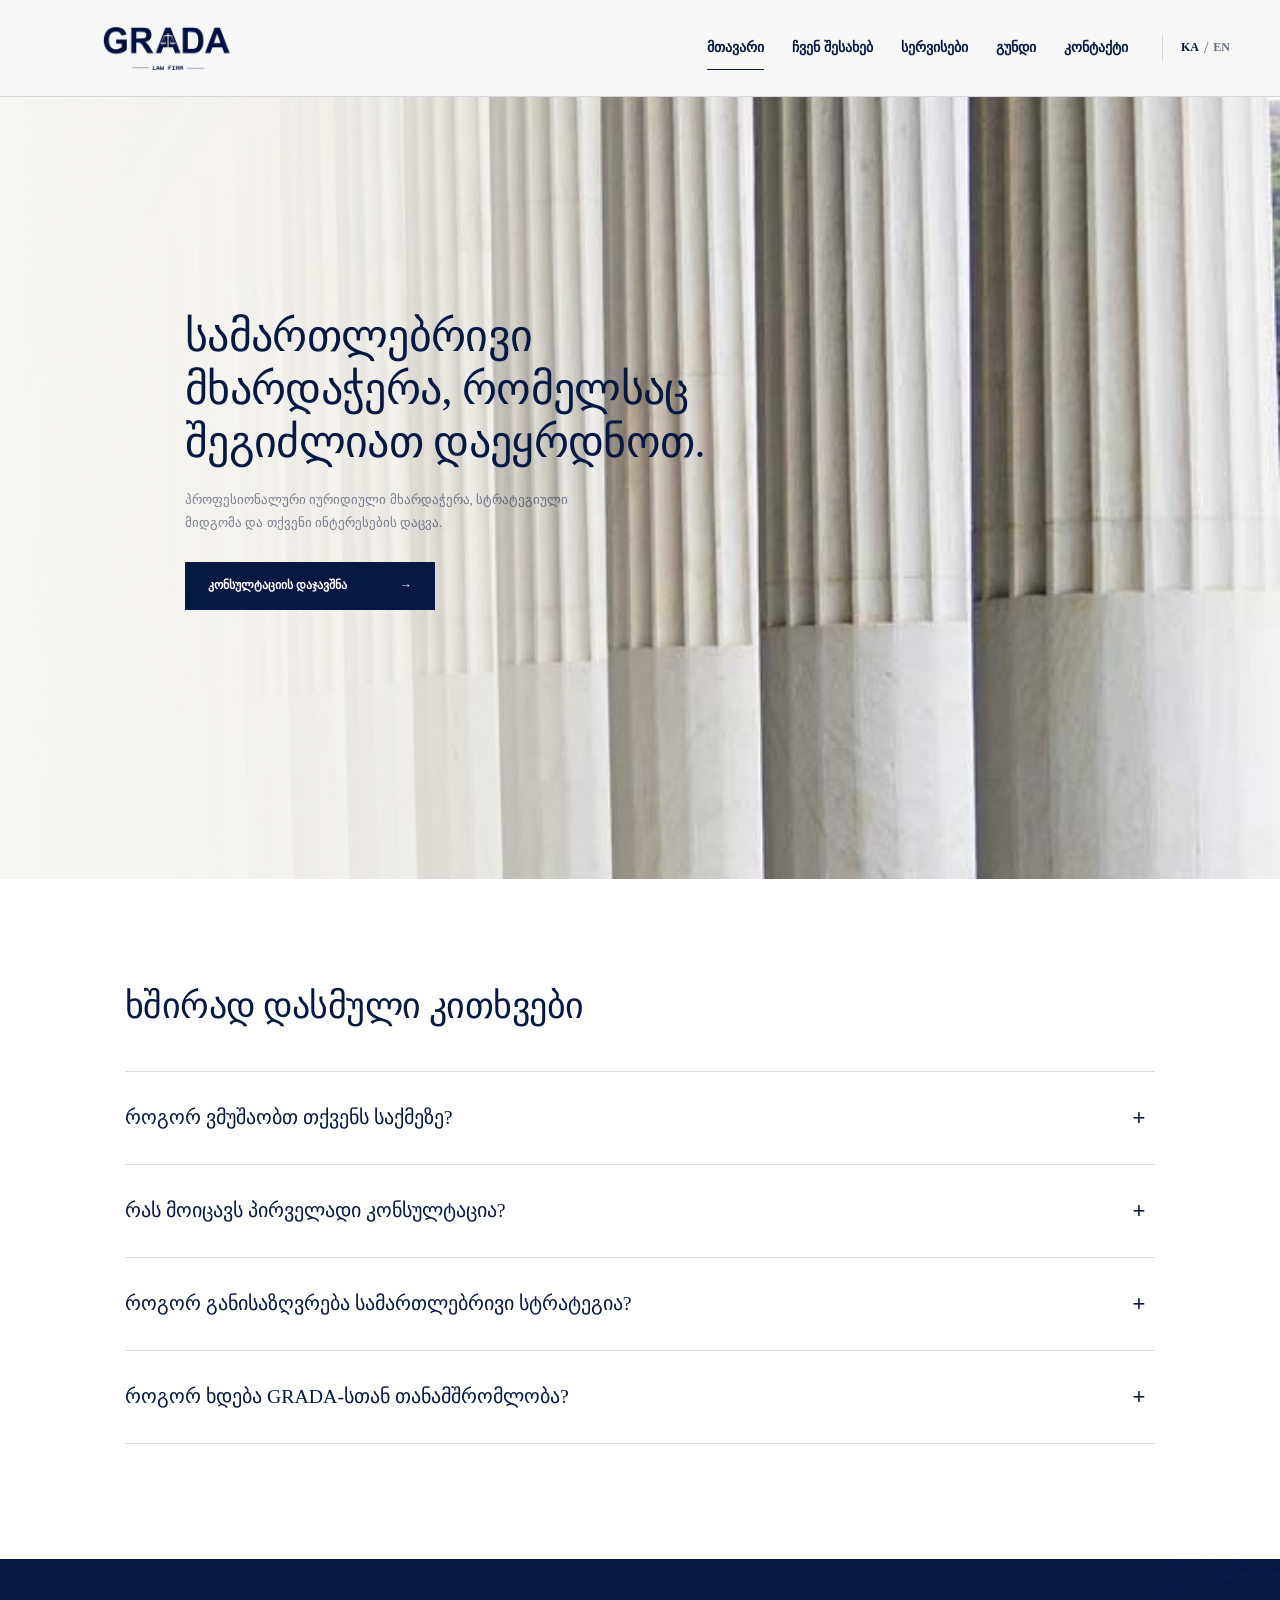
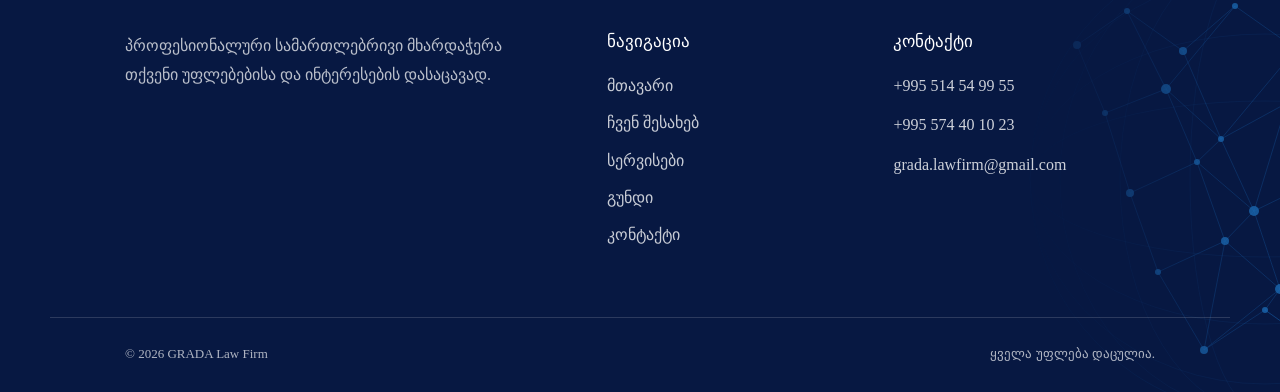
==== commit cf188a1c: "Final website updates" ====
--- a/index.html
+++ b/index.html
@@ -132,6 +132,17 @@
           <a href="contact.html" data-ka="კონტაქტი" data-en="Contact">
             კონტაქტი
           </a>
+          <div class="mobile-language-switch">
+            <button class="mobile-lang-btn active" data-lang="ka" type="button">
+              KA
+            </button>
+
+            <span>/</span>
+
+            <button class="mobile-lang-btn" data-lang="en" type="button">
+              EN
+            </button>
+          </div>
         </nav>
 
         <!-- LANGUAGE SWITCH -->
@@ -147,238 +158,532 @@
       </div>
     </header>
 
-    <!-- MAIN CONTENT -->
     <main>
-      <!-- HERO SECTION -->
-      <section class="hero">
-        <div class="container hero-grid">
-          <div class="section-copy">
-            <p
-              class="eyebrow"
-              data-ka="GRADA საადვოკატო კომპანია"
-              data-en="GRADA LAW FIRM"
-            >
-              GRADA საადვოკატო კომპანია
-            </p>
-
-            <h1
-              data-ka="სამართლებრივი მხარდაჭერა, რომელიც თქვენს ინტერესებს ემსახურება."
-              data-en="Legal support built around your interests."
-            >
-              სამართლებრივი მხარდაჭერა, რომელიც თქვენს ინტერესებს ემსახურება.
-            </h1>
-
-            <p
-              class="hero-lead"
-              data-ka="პროფესიონალიზმი, პასუხისმგებლობა და შედეგზე ორიენტირებული სამართლებრივი სტრატეგია თითოეული კლიენტისა და თითოეული საქმისთვის."
-              data-en="Professionalism, responsibility and a clear legal strategy — for every client and every matter."
-            >
-              პროფესიონალიზმი, პასუხისმგებლობა და მკაფიო სამართლებრივი სტრატეგია
-              — თითოეული კლიენტისა და თითოეული საქმისთვის.
-            </p>
-
-            <div class="hero-actions">
+      <!-- =====================================================
+       HERO
+  ====================================================== -->
+
+      <!-- =====================================================
+     GRADA — MAIN HERO
+====================================================== -->
+
+      <!-- =====================================================
+     HOME HERO — CALM / MINIMAL
+====================================================== -->
+
+      <!-- =====================================================
+     GRADA — HOME SLIDESHOW
+====================================================== -->
+
+      <section class="grada-slider" id="gradaSlider">
+        <!-- SLIDE 1 -->
+        <article class="grada-slide grada-slide-first active">
+          <img
+            src="assets/homepage.jpg"
+            alt="GRADA Law Firm"
+            class="grada-first-bg"
+          />
+
+          <div class="grada-first-overlay"></div>
+
+          <div class="container grada-first-inner">
+            <div class="grada-first-content">
+              <h1
+                data-ka="სამართლებრივი მხარდაჭერა, რომელსაც შეგიძლიათ დაეყრდნოთ."
+                data-en="Legal support you can rely on."
+              >
+                სამართლებრივი მხარდაჭერა, რომელსაც შეგიძლიათ დაეყრდნოთ.
+              </h1>
+
+              <p
+                data-ka="პროფესიონალური იურიდიული მხარდაჭერა, სტრატეგიული მიდგომა და თქვენი ინტერესების დაცვა."
+                data-en="Professional legal support, a strategic approach, and protection of your interests."
+              >
+                პროფესიონალური იურიდიული მხარდაჭერა, სტრატეგიული მიდგომა და
+                თქვენი ინტერესების დაცვა.
+              </p>
+
+              <a href="contact.html#consultation" class="grada-first-button">
+                <span
+                  data-ka="კონსულტაციის დაჯავშნა"
+                  data-en="Book a consultation"
+                >
+                  კონსულტაციის დაჯავშნა
+                </span>
+
+                <span>→</span>
+              </a>
+              <div class="grada-first-pagination">
+                <span class="active">01</span>
+                <i></i>
+                <span>02</span>
+                <span>03</span>
+                <span>04</span>
+              </div>
+            </div>
+          </div>
+        </article>
+
+        <!-- SLIDE 2 -->
+        <!-- SLIDE 2 -->
+        <article class="grada-slide grada-slide-about">
+          <div class="grada-about-layout">
+            <!-- LEFT -->
+            <div class="grada-about-left">
+              <div class="grada-about-content">
+                <h2>
+                  გაიგეთ მეტი <span class="no-break">GRADA-ს</span> შესახებ
+                </h2>
+
+                <p
+                  data-ka="სამართლებრივი მხარდაჭერა, რომელიც ეფუძნება პასუხისმგებლობას, ნდობასა და სტრატეგიულ ხედვას."
+                  data-en="Legal support built on responsibility, trust, and strategic thinking."
+                >
+                  სამართლებრივი მხარდაჭერა, რომელიც ეფუძნება პასუხისმგებლობას,
+                  ნდობასა და სტრატეგიულ ხედვას.
+                </p>
+
+                <a
+                  href="about.html"
+                  class="grada-about-link"
+                  data-ka="ჩვენ შესახებ →"
+                  data-en="About us →"
+                >
+                  ჩვენ შესახებ →
+                </a>
+              </div>
+            </div>
+
+            <!-- RIGHT IMAGE -->
+            <div class="grada-about-right">
+              <img
+                src="assets/aboutgrada.png"
+                alt="GRADA Law Firm"
+                class="grada-about-image"
+              />
+            </div>
+          </div>
+        </article>
+
+        <!-- SLIDE 3 -->
+        <article class="grada-slide grada-slide-photo">
+          <img
+            src="assets/team.main(1).jpg"
+            alt="GRADA გუნდი"
+            class="grada-slide-bg"
+          />
+
+          <div class="grada-slide-overlay"></div>
+
+          <div class="container grada-slide-inner">
+            <div class="grada-slide-copy photo-copy">
+              <h2
+                data-ka="გუნდი, რომელიც თქვენს ინტერესებს იცავს"
+                data-en="A team that protects your interests"
+              >
+                გუნდი, რომელიც თქვენს ინტერესებს იცავს
+              </h2>
+
+              <p
+                data-ka="გამოცდილი იურისტები და ადვოკატები, ერთიანი ხედვითა და პასუხისმგებლობით."
+                data-en="Experienced lawyers and advocates united by a shared vision and responsibility."
+              >
+                გამოცდილი იურისტები და ადვოკატები, ერთიანი ხედვითა და
+                პასუხისმგებლობით.
+              </p>
+
               <a
-                class="btn btn-primary"
-                href="services.html"
-                data-ka="იხილეთ სერვისები"
-                data-en="View services"
-              >
-                იხილეთ სერვისები
-              </a>
-
-              <a
-                class="btn btn-ghost"
-                href="contact.html"
-                data-ka="დაგვიკავშირდით"
-                data-en="Contact us"
-              >
-                დაგვიკავშირდით
+                href="team.html"
+                class="grada-slide-link"
+                data-ka="გაიცანით გუნდი →"
+                data-en="Meet our team →"
+              >
+                გაიცანით გუნდი →
               </a>
             </div>
           </div>
-
-          <!-- DECORATIVE HERO ELEMENT -->
-          <div class="hero-panel reveal" aria-hidden="true">
-            <div class="hero-symbol">G</div>
-
-            <div class="hero-panel-line"></div>
-
-            <span> LAW FIRM </span>
+        </article>
+
+        <!-- SLIDE 4 -->
+        <!-- =====================================================
+     SLIDE 4 — SERVICES / CONSULTATION
+====================================================== -->
+
+        <article class="grada-slide grada-slide-final">
+          <!-- RIGHT SIDE NETWORK DECORATION -->
+          <div class="grada-final-network" aria-hidden="true">
+            <svg
+              viewBox="0 0 600 800"
+              xmlns="http://www.w3.org/2000/svg"
+              preserveAspectRatio="xMidYMid slice"
+            >
+              <!-- CONNECTION LINES -->
+
+              <g class="network-lines">
+                <line x1="330" y1="80" x2="430" y2="145" />
+                <line x1="430" y1="145" x2="520" y2="100" />
+                <line x1="430" y1="145" x2="470" y2="245" />
+                <line x1="330" y1="80" x2="290" y2="190" />
+                <line x1="290" y1="190" x2="430" y2="145" />
+                <line x1="290" y1="190" x2="350" y2="310" />
+                <line x1="350" y1="310" x2="470" y2="245" />
+                <line x1="470" y1="245" x2="550" y2="340" />
+                <line x1="350" y1="310" x2="420" y2="420" />
+                <line x1="420" y1="420" x2="550" y2="340" />
+                <line x1="420" y1="420" x2="500" y2="520" />
+                <line x1="420" y1="420" x2="310" y2="500" />
+                <line x1="310" y1="500" x2="500" y2="520" />
+                <line x1="310" y1="500" x2="350" y2="640" />
+                <line x1="350" y1="640" x2="500" y2="520" />
+                <line x1="350" y1="640" x2="470" y2="720" />
+                <line x1="500" y1="520" x2="560" y2="650" />
+                <line x1="470" y1="720" x2="560" y2="650" />
+              </g>
+
+              <!-- DOTS -->
+
+              <g class="network-dots">
+                <circle cx="330" cy="80" r="4" />
+                <circle cx="430" cy="145" r="5" />
+                <circle cx="520" cy="100" r="3" />
+                <circle cx="290" cy="190" r="4" />
+                <circle cx="470" cy="245" r="4" />
+                <circle cx="350" cy="310" r="5" />
+                <circle cx="550" cy="340" r="4" />
+                <circle cx="420" cy="420" r="5" />
+                <circle cx="310" cy="500" r="4" />
+                <circle cx="500" cy="520" r="5" />
+                <circle cx="350" cy="640" r="4" />
+                <circle cx="560" cy="650" r="3" />
+                <circle cx="470" cy="720" r="5" />
+              </g>
+            </svg>
+          </div>
+
+          <!-- CONTENT -->
+          <div class="container grada-slide-inner">
+            <div class="grada-slide-copy centered">
+              <h2
+                data-ka="გაეცანით ჩვენს სერვისებს და დაგეგმეთ კონსულტაცია."
+                data-en="Explore our services and schedule a consultation."
+              >
+                გაეცანით ჩვენს სერვისებს და დაგეგმეთ კონსულტაცია.
+              </h2>
+
+              <p
+                data-ka="აირჩიეთ თქვენთვის შესაბამისი სამართლებრივი მიმართულება ან მოგვწერეთ თქვენი საკითხის შესახებ."
+                data-en="Choose the legal service that meets your needs or contact us about your matter."
+              >
+                აირჩიეთ თქვენთვის შესაბამისი სამართლებრივი მიმართულება ან
+                მოგვწერეთ თქვენი საკითხის შესახებ.
+              </p>
+
+              <div class="grada-slide-actions">
+                <a href="services.html" class="grada-slide-button">
+                  <span data-ka="ჩვენი სერვისები" data-en="Our services">
+                    ჩვენი სერვისები
+                  </span>
+                </a>
+
+                <a
+                  href="contact.html#consultation"
+                  class="grada-slide-link dark"
+                  data-ka="კონსულტაციის დაჯავშნა →"
+                  data-en="Book a consultation →"
+                >
+                  კონსულტაციის დაჯავშნა →
+                </a>
+              </div>
+            </div>
+          </div>
+        </article>
+
+        <!-- ARROWS -->
+        <button
+          class="grada-slider-arrow grada-prev"
+          type="button"
+          aria-label="წინა სლაიდი"
+        >
+          ←
+        </button>
+
+        <button
+          class="grada-slider-arrow grada-next"
+          type="button"
+          aria-label="შემდეგი სლაიდი"
+        >
+          →
+        </button>
+      </section>
+
+      <!-- =====================================================
+       VALUES
+  ====================================================== -->
+
+      <!-- =====================================================
+     HOME FAQ / ACCORDION
+====================================================== -->
+
+      <section class="home-faq-section">
+        <div class="container">
+          <div class="home-faq-heading">
+            <h2
+              data-ka="ხშირად დასმული კითხვები"
+              data-en="Frequently Asked Questions"
+            >
+              ხშირად დასმული კითხვები
+            </h2>
+          </div>
+
+          <div class="home-faq">
+            <!-- QUESTION 01 -->
+            <article class="home-faq-item">
+              <button
+                class="home-faq-question"
+                type="button"
+                aria-expanded="false"
+              >
+                <span
+                  class="home-faq-title"
+                  data-ka="როგორ ვმუშაობთ თქვენს საქმეზე?"
+                  data-en="How do we work on your case?"
+                >
+                  როგორ ვმუშაობთ თქვენს საქმეზე?
+                </span>
+
+                <span class="home-faq-icon" aria-hidden="true">+</span>
+              </button>
+
+              <div class="home-faq-answer">
+                <div class="home-faq-answer-inner">
+                  <p
+                    data-ka="პირველ ეტაპზე ვეცნობით საქმის გარემოებებს, ვაფასებთ სამართლებრივ მდგომარეობას და შესაძლო რისკებს. ამის შემდეგ ვადგენთ თქვენი ინტერესებისა და კონკრეტული გარემოებების შესაბამის სამართლებრივ სტრატეგიას."
+                    data-en="At the initial stage, we review the circumstances of your case, assess the legal position and potential risks, and then develop a legal strategy tailored to your interests and specific circumstances."
+                  >
+                    პირველ ეტაპზე ვეცნობით საქმის გარემოებებს, ვაფასებთ
+                    სამართლებრივ მდგომარეობას და შესაძლო რისკებს. ამის შემდეგ
+                    ვადგენთ თქვენი ინტერესებისა და კონკრეტული გარემოებების
+                    შესაბამის სამართლებრივ სტრატეგიას.
+                  </p>
+                </div>
+              </div>
+            </article>
+
+            <!-- QUESTION 02 -->
+            <article class="home-faq-item">
+              <button
+                class="home-faq-question"
+                type="button"
+                aria-expanded="false"
+              >
+                <span
+                  class="home-faq-title"
+                  data-ka="რას მოიცავს პირველადი კონსულტაცია?"
+                  data-en="What does the initial consultation include?"
+                >
+                  რას მოიცავს პირველადი კონსულტაცია?
+                </span>
+
+                <span class="home-faq-icon" aria-hidden="true">+</span>
+              </button>
+
+              <div class="home-faq-answer">
+                <div class="home-faq-answer-inner">
+                  <p
+                    data-ka="პირველადი კონსულტაციის ფარგლებში ვეცნობით თქვენს საკითხს, განვიხილავთ მის სამართლებრივ ასპექტებს, შესაძლო რისკებსა და შემდგომი მოქმედების ვარიანტებს."
+                    data-en="During the initial consultation, we review your matter, discuss its legal aspects and potential risks, and outline possible courses of action."
+                  >
+                    პირველადი კონსულტაციის ფარგლებში ვეცნობით თქვენს საკითხს,
+                    განვიხილავთ მის სამართლებრივ ასპექტებს, შესაძლო რისკებსა და
+                    შემდგომი მოქმედების ვარიანტებს.
+                  </p>
+                </div>
+              </div>
+            </article>
+
+            <!-- QUESTION 03 -->
+            <article class="home-faq-item">
+              <button
+                class="home-faq-question"
+                type="button"
+                aria-expanded="false"
+              >
+                <span
+                  class="home-faq-title"
+                  data-ka="როგორ განისაზღვრება სამართლებრივი სტრატეგია?"
+                  data-en="How is the legal strategy determined?"
+                >
+                  როგორ განისაზღვრება სამართლებრივი სტრატეგია?
+                </span>
+
+                <span class="home-faq-icon" aria-hidden="true">+</span>
+              </button>
+
+              <div class="home-faq-answer">
+                <div class="home-faq-answer-inner">
+                  <p
+                    data-ka="სამართლებრივი სტრატეგია განისაზღვრება თითოეული საქმის ინდივიდუალური გარემოებების, არსებული მტკიცებულებების, სამართლებრივი რისკებისა და კლიენტის ინტერესების გათვალისწინებით."
+                    data-en="The legal strategy is determined by considering the individual circumstances of each matter, available evidence, legal risks and the client's interests."
+                  >
+                    სამართლებრივი სტრატეგია განისაზღვრება თითოეული საქმის
+                    ინდივიდუალური გარემოებების, არსებული მტკიცებულებების,
+                    სამართლებრივი რისკებისა და კლიენტის ინტერესების
+                    გათვალისწინებით.
+                  </p>
+                </div>
+              </div>
+            </article>
+
+            <!-- QUESTION 04 -->
+            <article class="home-faq-item">
+              <button
+                class="home-faq-question"
+                type="button"
+                aria-expanded="false"
+              >
+                <span
+                  class="home-faq-title"
+                  data-ka="როგორ ხდება GRADA-სთან თანამშრომლობა?"
+                  data-en="How does cooperation with GRADA work?"
+                >
+                  როგორ ხდება GRADA-სთან თანამშრომლობა?
+                </span>
+
+                <span class="home-faq-icon" aria-hidden="true">+</span>
+              </button>
+
+              <div class="home-faq-answer">
+                <div class="home-faq-answer-inner">
+                  <p
+                    data-ka="კონსულტაციის შემდეგ, საჭიროების შემთხვევაში, განისაზღვრება მომსახურების მოცულობა, თანამშრომლობის პირობები და შემდგომი სამართლებრივი მოქმედებები. პროცესის განმავლობაში კლიენტთან ვინარჩუნებთ მკაფიო და თანმიმდევრულ კომუნიკაციას."
+                    data-en="Following the consultation, where appropriate, we define the scope of services, terms of cooperation and subsequent legal actions. Throughout the process, we maintain clear and consistent communication with the client."
+                  >
+                    კონსულტაციის შემდეგ, საჭიროების შემთხვევაში, განისაზღვრება
+                    მომსახურების მოცულობა, თანამშრომლობის პირობები და შემდგომი
+                    სამართლებრივი მოქმედებები. პროცესის განმავლობაში კლიენტთან
+                    ვინარჩუნებთ მკაფიო და თანმიმდევრულ კომუნიკაციას.
+                  </p>
+                </div>
+              </div>
+            </article>
           </div>
         </div>
       </section>
 
-      <!-- SERVICES -->
-      <section class="section section-white">
-        <div class="container">
-          <div class="section-heading reveal">
-            <p class="section-kicker" data-ka="სერვისები" data-en="SERVICES">
-              სერვისები
-            </p>
-
-            <h2
-              data-ka="ძირითადი სამართლებრივი მიმართულებები"
-              data-en="Core legal services"
-            >
-              ძირითადი სამართლებრივი მიმართულებები
-            </h2>
-          </div>
-
-          <div class="cards-grid">
-            <!-- CIVIL LAW -->
-            <a class="service-card reveal" href="services.html#civil">
-              <span class="card-number"> 01 </span>
-
-              <h3 data-ka="სამოქალაქო სამართალი" data-en="Civil Law">
-                სამოქალაქო სამართალი
-              </h3>
-
-              <p
-                data-ka="კონსულტაცია, დოკუმენტაციის მომზადება და წარმომადგენლობა სამოქალაქო სამართლებრივ საკითხებში."
-                data-en="Advice, documentation and representation in civil law matters."
-              >
-                კონსულტაცია, დოკუმენტაციის მომზადება და წარმომადგენლობა
-                სამოქალაქო სამართლებრივ საკითხებში.
-              </p>
-
-              <span class="card-arrow"> ↗ </span>
-            </a>
-
-            <!-- ADMINISTRATIVE LAW -->
-            <a class="service-card reveal" href="services.html#administrative">
-              <span class="card-number"> 02 </span>
-
-              <h3
-                data-ka="ადმინისტრაციული სამართალი"
-                data-en="Administrative Law"
-              >
-                ადმინისტრაციული სამართალი
-              </h3>
-
-              <p
-                data-ka="სამართლებრივი მხარდაჭერა ადმინისტრაციულ ორგანოებთან ურთიერთობისა და ადმინისტრაციული დავებისას."
-                data-en="Legal support in dealings with administrative authorities and administrative disputes."
-              >
-                სამართლებრივი მხარდაჭერა ადმინისტრაციულ ორგანოებთან ურთიერთობისა
-                და ადმინისტრაციული დავებისას.
-              </p>
-
-              <span class="card-arrow"> ↗ </span>
-            </a>
-
-            <!-- CRIMINAL LAW -->
-            <a class="service-card reveal" href="services.html#criminal">
-              <span class="card-number"> 03 </span>
-
-              <h3 data-ka="სისხლის სამართალი" data-en="Criminal Law">
-                სისხლის სამართალი
-              </h3>
-
-              <p
-                data-ka="პროფესიონალური დაცვა და წარმომადგენლობა სისხლის სამართლის საქმის წარმოების სხვადასხვა ეტაპზე."
-                data-en="Professional defence and representation throughout different stages of criminal proceedings."
-              >
-                პროფესიონალური დაცვა და წარმომადგენლობა სისხლის სამართლის საქმის
-                წარმოების სხვადასხვა ეტაპზე.
-              </p>
-
-              <span class="card-arrow"> ↗ </span>
-            </a>
-          </div>
-        </div>
-      </section>
-
-      <!-- VALUES -->
-      <section class="section values-section">
-        <div class="container values-grid">
-          <article class="value-block reveal">
-            <span> 01 </span>
-
-            <h3 data-ka="პროფესიონალიზმი" data-en="Professionalism">
-              პროფესიონალიზმი
-            </h3>
-
-            <p
-              data-ka="მაღალი პროფესიული სტანდარტი თითოეულ საქმეში."
-              data-en="A high professional standard in every matter."
-            >
-              მაღალი პროფესიული სტანდარტი თითოეულ საქმეში.
-            </p>
-          </article>
-
-          <article class="value-block reveal">
-            <span> 02 </span>
-
-            <h3 data-ka="პასუხისმგებლობა" data-en="Responsibility">
-              პასუხისმგებლობა
-            </h3>
-
-            <p
-              data-ka="ყურადღებიანი და პასუხისმგებლიანი მიდგომა კლიენტის ინტერესების მიმართ."
-              data-en="A careful and responsible approach to every client's interests."
-            >
-              ყურადღებიანი და პასუხისმგებლიანი მიდგომა კლიენტის ინტერესების
-              მიმართ.
-            </p>
-          </article>
-
-          <article class="value-block reveal">
-            <span> 03 </span>
-
-            <h3 data-ka="სანდოობა" data-en="Trust">სანდოობა</h3>
-
-            <p
-              data-ka="ურთიერთობა, რომელიც ეფუძნება ნდობასა და მკაფიო კომუნიკაციას."
-              data-en="Relationships built on trust and clear communication."
-            >
-              ურთიერთობა, რომელიც ეფუძნება ნდობასა და მკაფიო კომუნიკაციას.
-            </p>
-          </article>
-        </div>
-      </section>
-
-      <!-- CONTACT CTA -->
-      <section class="cta-section">
-        <div class="container cta-inner reveal">
-          <div>
-            <p class="section-kicker light">GRADA LAW FIRM</p>
-
-            <h2
-              data-ka="გჭირდებათ იურიდიული მხარდაჭერა?"
-              data-en="Need legal support?"
-            >
-              გჭირდებათ იურიდიული მხარდაჭერა?
-            </h2>
-          </div>
-
-          <a
-            class="btn btn-light"
-            href="contact.html"
-            data-ka="დაგვიკავშირდით"
-            data-en="Contact us"
-          >
-            დაგვიკავშირდით
-          </a>
-        </div>
-      </section>
+      <!-- =====================================================
+     TEAM PREVIEW — NO PHOTOS
+====================================================== -->
+
+      <!-- =====================================================
+       CONSULTATION CTA
+  ====================================================== -->
     </main>
 
-    <footer class="site-footer">
+    <!-- =====================================================
+     GRADA FOOTER
+====================================================== -->
+
+    <footer class="site-footer grada-footer">
+      <!-- დეკორატიული network globe -->
+      <div class="footer-globe" aria-hidden="true">
+        <svg viewBox="0 0 520 520">
+          <!-- მთავარი სფერო -->
+          <circle class="globe-outline" cx="260" cy="260" r="235" />
+
+          <!-- სფეროს ხაზები -->
+          <ellipse class="globe-grid" cx="260" cy="260" rx="235" ry="78" />
+          <ellipse class="globe-grid" cx="260" cy="260" rx="235" ry="145" />
+          <ellipse class="globe-grid" cx="260" cy="260" rx="235" ry="205" />
+
+          <ellipse class="globe-grid" cx="260" cy="260" rx="75" ry="235" />
+          <ellipse class="globe-grid" cx="260" cy="260" rx="145" ry="235" />
+          <ellipse class="globe-grid" cx="260" cy="260" rx="205" ry="235" />
+
+          <!-- NETWORK LINES -->
+          <g class="network-lines">
+            <path
+              d="M72 126 L122 92 L178 132 L230 87 L291 130 L351 93 L410 137 L454 112"
+            />
+            <path
+              d="M72 126 L100 194 L161 170 L216 220 L282 184 L344 230 L410 197 L454 245"
+            />
+            <path
+              d="M100 194 L125 274 L192 243 L249 292 L315 260 L382 302 L454 245"
+            />
+            <path d="M125 274 L153 353 L220 322 L275 370 L341 332 L411 375" />
+            <path d="M153 353 L199 431 L260 391 L324 436 L411 375" />
+
+            <path d="M122 92 L161 170 L230 87" />
+            <path d="M178 132 L216 220 L291 130" />
+            <path d="M291 130 L344 230 L410 137" />
+
+            <path d="M161 170 L192 243 L216 220" />
+            <path d="M216 220 L249 292 L282 184" />
+            <path d="M282 184 L315 260 L344 230" />
+            <path d="M344 230 L382 302 L410 197" />
+
+            <path d="M192 243 L220 322 L249 292" />
+            <path d="M249 292 L275 370 L315 260" />
+            <path d="M315 260 L341 332 L382 302" />
+
+            <path d="M220 322 L199 431 L275 370" />
+            <path d="M275 370 L260 391 L324 436" />
+            <path d="M341 332 L324 436 L411 375" />
+          </g>
+
+          <!-- NETWORK DOTS -->
+          <g class="network-dots">
+            <circle cx="72" cy="126" r="4" />
+            <circle cx="122" cy="92" r="3" />
+            <circle cx="178" cy="132" r="4" />
+            <circle cx="230" cy="87" r="3" />
+            <circle cx="291" cy="130" r="4" />
+            <circle cx="351" cy="93" r="3" />
+            <circle cx="410" cy="137" r="4" />
+            <circle cx="454" cy="112" r="3" />
+
+            <circle cx="100" cy="194" r="3" />
+            <circle cx="161" cy="170" r="5" />
+            <circle cx="216" cy="220" r="3" />
+            <circle cx="282" cy="184" r="4" />
+            <circle cx="344" cy="230" r="4" />
+            <circle cx="410" cy="197" r="3" />
+            <circle cx="454" cy="245" r="4" />
+
+            <circle cx="125" cy="274" r="4" />
+            <circle cx="192" cy="243" r="3" />
+            <circle cx="249" cy="292" r="5" />
+            <circle cx="315" cy="260" r="3" />
+            <circle cx="382" cy="302" r="4" />
+
+            <circle cx="153" cy="353" r="3" />
+            <circle cx="220" cy="322" r="4" />
+            <circle cx="275" cy="370" r="5" />
+            <circle cx="341" cy="332" r="3" />
+            <circle cx="411" cy="375" r="4" />
+
+            <circle cx="199" cy="431" r="4" />
+            <circle cx="260" cy="391" r="3" />
+            <circle cx="324" cy="436" r="4" />
+          </g>
+        </svg>
+      </div>
+
+      <!-- MAIN FOOTER CONTENT -->
       <div class="container footer-grid">
-        <!-- BRAND TEXT -->
-        <div class="footer-brand">
+        <!-- LEFT -->
+        <div class="footer-intro">
           <p
             data-ka="პროფესიონალური სამართლებრივი მხარდაჭერა თქვენი უფლებებისა და ინტერესების დასაცავად."
-            data-en="Professional legal support for the protection of your rights and interests."
+            data-en="Professional legal support to protect your rights and interests."
           >
             პროფესიონალური სამართლებრივი მხარდაჭერა თქვენი უფლებებისა და
             ინტერესების დასაცავად.
           </p>
         </div>
 
-        <!-- NAVIGATION -->
-        <div>
+        <!-- CENTER -->
+        <div class="footer-nav">
           <h3 data-ka="ნავიგაცია" data-en="Navigation">ნავიგაცია</h3>
 
           <a href="index.html" data-ka="მთავარი" data-en="Home"> მთავარი </a>
@@ -398,35 +703,27 @@
           </a>
         </div>
 
-        <!-- CONTACT -->
+        <!-- RIGHT -->
         <div class="footer-contact">
           <h3 data-ka="კონტაქტი" data-en="Contact">კონტაქტი</h3>
 
-          <p>
-            <a href="tel:+995514549955"> +995 514 54 99 55 </a>
-          </p>
-
-          <p>
-            <a href="tel:+995574401023"> +995 574 40 10 23 </a>
-          </p>
-
-          <p>
-            <a href="mailto:grada.lawfirm@gmail.com">
-              grada.lawfirm@gmail.com
-            </a>
-          </p>
+          <a href="tel:+995514549955"> +995 514 54 99 55 </a>
+
+          <a href="tel:+995574401023"> +995 574 40 10 23 </a>
+
+          <a href="mailto:grada.lawfirm@gmail.com"> grada.lawfirm@gmail.com </a>
         </div>
       </div>
 
+      <!-- BOTTOM -->
       <div class="container footer-bottom">
-        <p>© <span id="year"></span> GRADA Law Firm</p>
+        <p>© 2026 GRADA Law Firm</p>
 
         <p data-ka="ყველა უფლება დაცულია." data-en="All rights reserved.">
           ყველა უფლება დაცულია.
         </p>
       </div>
     </footer>
-
     <!-- JAVASCRIPT -->
     <script src="js/main.js"></script>
   </body>
--- a/css/styles.css
+++ b/css/styles.css
@@ -5456,10 +5456,4171 @@
 /* =========================================================
    TEAM PROFILE — NAME
 ========================================================= */
-
-.team-page .team-profile-name {
-  font-size: 34px !important;
-  font-weight: 700 !important;
+/* =========================================================
+   GRADA HOME PAGE — LUXURY / NO PHOTOS
+========================================================= */
+
+/* =========================================================
+   GRADA — MAIN HERO
+========================================================= */
+
+/* =========================================================
+   GRADA HOME — CALM HERO
+========================================================= */
+
+.calm-hero {
+  background: #f7f5f0;
+
+  color: #071842;
+
+  border-bottom: 1px solid rgba(7, 24, 66, 0.08);
+}
+
+.calm-hero-inner {
+  min-height: calc(100vh - 130px);
+
+  display: flex;
+  flex-direction: column;
+  justify-content: space-between;
+
+  padding-top: 110px;
+  padding-bottom: 36px;
+}
+
+.calm-hero-content {
+  max-width: 900px;
+}
+
+/* GRADA LAW FIRM */
+
+.calm-hero-label {
+  margin: 0 0 28px;
+
+  font-size: 11px;
+  font-weight: 600;
+
+  letter-spacing: 0.26em;
+
+  color: rgba(7, 24, 66, 0.48);
+}
+
+/* მთავარი სათაური */
+
+.calm-hero h1 {
+  max-width: 900px;
+
+  margin: 0;
+
+  font-family: "Noto Serif Georgian", Georgia, serif;
+
+  font-size: clamp(42px, 4.3vw, 64px);
+
+  font-weight: 400;
+
+  line-height: 1.22;
+
+  letter-spacing: -0.02em;
+
+  color: #071842;
+}
+
+/* აღწერა */
+
+.calm-hero-text {
+  max-width: 720px;
+
+  margin: 30px 0 0;
+
+  font-size: 17px;
+  font-weight: 300;
+
+  line-height: 1.85;
+
+  color: rgba(7, 24, 66, 0.62);
+}
+
+/* CTA */
+
+.calm-hero-actions {
+  display: flex;
+  align-items: center;
+
+  gap: 32px;
+
+  margin-top: 38px;
+}
+
+.calm-primary-button {
+  display: inline-flex;
+  align-items: center;
+  justify-content: center;
+
+  min-height: 52px;
+
+  padding: 0 25px;
+
+  background: #071842;
+
+  border: 1px solid #071842;
+
+  color: #ffffff;
+
+  font-size: 13px;
+  font-weight: 600;
+
+  transition:
+    background 0.25s ease,
+    color 0.25s ease;
+}
+
+.calm-primary-button:hover {
+  background: transparent;
+
+  color: #071842;
+}
+
+.calm-secondary-link {
+  padding: 10px 0;
+
+  font-size: 13px;
+  font-weight: 500;
+
+  color: #071842;
+
+  transition:
+    opacity 0.25s ease,
+    transform 0.25s ease;
+}
+
+.calm-secondary-link:hover {
+  opacity: 0.65;
+
+  transform: translateX(4px);
+}
+
+/* ქვედა პრაქტიკის მიმართულებები */
+
+.calm-hero-practices {
+  display: flex;
+  align-items: center;
+  flex-wrap: wrap;
+
+  gap: 18px;
+
+  padding-top: 27px;
+
+  border-top: 1px solid rgba(7, 24, 66, 0.1);
+}
+
+.calm-hero-practices a {
+  font-size: 12px;
+  font-weight: 400;
+
+  color: rgba(7, 24, 66, 0.62);
+
+  transition: color 0.2s ease;
+}
+
+.calm-hero-practices a:hover {
+  color: #071842;
+}
+
+.calm-hero-practices span {
+  color: rgba(7, 24, 66, 0.22);
+}
+
+/* TABLET */
+
+@media (max-width: 900px) {
+  .calm-hero-inner {
+    min-height: auto;
+
+    padding-top: 85px;
+    padding-bottom: 30px;
+  }
+
+  .calm-hero h1 {
+    font-size: 46px;
+  }
+}
+
+/* MOBILE */
+
+@media (max-width: 600px) {
+  .calm-hero-inner {
+    padding-top: 65px;
+  }
+
+  .calm-hero h1 {
+    font-size: 36px;
+  }
+
+  .calm-hero-text {
+    font-size: 15px;
+  }
+
+  .calm-hero-actions {
+    flex-direction: column;
+
+    align-items: flex-start;
+
+    gap: 15px;
+  }
+
+  .calm-primary-button {
+    width: 100%;
+  }
+
+  .calm-hero-practices {
+    gap: 10px 14px;
+  }
+}
+/* =========================================================
+   GRADA — HOME SLIDER
+========================================================= */
+
+.grada-slider {
+  position: relative;
+
+  width: 100%;
+  height: calc(100vh - 130px);
+  min-height: 650px;
+
+  overflow: hidden;
+
+  background: #f7f6f2;
+}
+
+/* =========================================================
+   SLIDE
+========================================================= */
+
+.grada-slide {
+  position: absolute;
+  inset: 0;
+
+  opacity: 0;
+  visibility: hidden;
+
+  transition:
+    opacity 0.9s ease,
+    visibility 0.9s ease;
+
+  pointer-events: none;
+}
+
+.grada-slide.active {
+  opacity: 1;
+  visibility: visible;
+
+  pointer-events: auto;
+}
+
+.grada-slide-inner {
+  position: relative;
+  z-index: 4;
+
+  height: 100%;
+
+  display: flex;
+  align-items: center;
+}
+
+/* =========================================================
+   INTRO + FINAL
+========================================================= */
+
+.grada-slide-intro,
+.grada-slide-final {
+  background: #f7f6f2;
+
+  color: #071842;
+}
+
+.grada-slide-copy {
+  max-width: 900px;
+}
+
+.grada-slide-copy.centered {
+  margin: 0 auto;
+
+  text-align: center;
+}
+
+.grada-slide-label {
+  margin: 0 0 28px;
+
+  font-size: 11px;
+  font-weight: 600;
+
+  letter-spacing: 0.28em;
+
+  color: rgba(7, 24, 66, 0.48);
+}
+
+.grada-slide h1,
+.grada-slide h2 {
+  margin: 0;
+
+  font-family: "Noto Serif Georgian", Georgia, serif;
+
+  font-size: clamp(40px, 4.5vw, 66px);
+
+  font-weight: 400;
+
+  line-height: 1.18;
+
+  color: #071842;
+}
+
+.grada-slide h1,
+.grada-slide h2 {
+  margin: 0;
+
+  font-family: "Noto Serif Georgian", Georgia, serif;
+
+  font-size: 46px !important;
+
+  font-weight: 400;
+
+  line-height: 1.22;
+
+  color: #071842;
+}
+
+/* =========================================================
+   PHOTO SLIDES
+========================================================= */
+
+.grada-slide-photo {
+  background: #071842;
+}
+
+.grada-slide-bg {
+  position: absolute;
+  inset: 0;
+
+  width: 100%;
+  height: 100%;
+
+  object-fit: cover;
+  object-position: center;
+
+  display: block;
+}
+
+.grada-slide-overlay {
+  position: absolute;
+  inset: 0;
+
+  background: linear-gradient(
+    90deg,
+    rgba(7, 24, 66, 0.78) 0%,
+    rgba(7, 24, 66, 0.48) 45%,
+    rgba(7, 24, 66, 0.12) 100%
+  );
+
+  z-index: 2;
+}
+
+.photo-copy {
+  position: relative;
+  z-index: 4;
+
+  max-width: 700px;
+}
+
+.grada-slide-photo .grada-slide-label {
+  color: rgba(255, 255, 255, 0.65);
+}
+
+.grada-slide-photo h2 {
+  color: #ffffff;
+}
+
+.grada-slide-photo .grada-slide-copy > p:not(.grada-slide-label) {
+  margin-left: 0;
+
+  color: rgba(255, 255, 255, 0.75);
+}
+
+/* =========================================================
+   BUTTONS
+========================================================= */
+
+.grada-slide-button {
+  display: inline-flex;
+  align-items: center;
+  justify-content: center;
+
+  min-height: 52px;
+
+  margin-top: 34px;
+
+  padding: 0 25px;
+
+  background: #071842;
+
+  border: 1px solid #071842;
+
+  color: #ffffff;
+
+  font-size: 13px;
+  font-weight: 600;
+
+  transition:
+    background 0.25s ease,
+    color 0.25s ease;
+}
+
+.grada-slide-button:hover {
+  background: transparent;
+
+  color: #071842;
+}
+
+.grada-slide-link {
+  display: inline-block;
+
+  margin-top: 32px;
+
+  padding-bottom: 5px;
+
+  font-size: 13px;
+  font-weight: 500;
+
+  color: #ffffff;
+
+  border-bottom: 1px solid rgba(255, 255, 255, 0.4);
+
+  transition:
+    opacity 0.25s ease,
+    transform 0.25s ease;
+}
+
+.grada-slide-link:hover {
+  opacity: 0.7;
+  transform: translateX(4px);
+}
+
+.grada-slide-link.dark {
+  color: #071842;
+
+  border-bottom-color: rgba(7, 24, 66, 0.35);
+}
+
+.grada-slide-actions {
+  display: flex;
+  align-items: center;
+  justify-content: center;
+
+  gap: 30px;
+}
+
+/* =========================================================
+   DOTS
+========================================================= */
+
+.grada-slider-dots {
+  position: absolute;
+
+  z-index: 10;
+
+  bottom: 30px;
+  left: 50%;
+
+  transform: translateX(-50%);
+
+  display: flex;
+
+  gap: 10px;
+}
+
+.grada-dot {
+  width: 7px;
+  height: 7px;
+
+  padding: 0;
+
+  border: none;
+  border-radius: 50%;
+
+  background: rgba(7, 24, 66, 0.25);
+
+  cursor: pointer;
+
+  transition:
+    width 0.3s ease,
+    background 0.3s ease;
+}
+
+.grada-dot.active {
+  width: 24px;
+
+  border-radius: 10px;
+
+  background: #071842;
+}
+
+/* photo slide dot visibility */
+.grada-slider.photo-active .grada-dot {
+  background: rgba(255, 255, 255, 0.4);
+}
+
+.grada-slider.photo-active .grada-dot.active {
+  background: #ffffff;
+}
+
+/* =========================================================
+   ARROWS
+========================================================= */
+
+.grada-slider-arrow {
+  position: absolute;
+
+  z-index: 12;
+
+  top: 50%;
+
+  transform: translateY(-50%);
+
+  width: 44px;
+  height: 44px;
+
+  display: flex;
+  align-items: center;
+  justify-content: center;
+
+  border: 1px solid rgba(7, 24, 66, 0.18);
+
+  background: rgba(255, 255, 255, 0.72);
+
+  color: #071842;
+
+  font-size: 17px;
+
+  cursor: pointer;
+
+  backdrop-filter: blur(8px);
+
+  transition:
+    background 0.25s ease,
+    color 0.25s ease;
+}
+
+.grada-prev {
+  left: 24px;
+}
+
+.grada-next {
+  right: 24px;
+}
+
+.grada-slider-arrow:hover {
+  background: #071842;
+
+  color: #ffffff;
+}
+
+/* =========================================================
+   MOBILE
+========================================================= */
+
+@media (max-width: 700px) {
+  .grada-slider {
+    height: calc(100vh - 80px);
+
+    min-height: 620px;
+  }
+
+  .grada-slide h1,
+  .grada-slide h2 {
+    font-size: 36px;
+  }
+
+  .grada-slide-copy > p:not(.grada-slide-label) {
+    font-size: 14px;
+
+    line-height: 1.7;
+  }
+
+  .photo-copy {
+    max-width: 85%;
+  }
+
+  .grada-slide-overlay {
+    background: linear-gradient(
+      90deg,
+      rgba(7, 24, 66, 0.82),
+      rgba(7, 24, 66, 0.42)
+    );
+  }
+
+  .grada-slider-arrow {
+    display: none;
+  }
+
+  .grada-slide-actions {
+    flex-direction: column;
+
+    gap: 12px;
+  }
+}
+/* =========================================================
+   GRADA — FIRST SLIDE WITH COLUMNS
+========================================================= */
+.grada-first-bg {
+  position: absolute;
+  inset: 0;
+
+  width: 100%;
+  height: 100%;
+
+  object-fit: cover;
+  object-position: center;
+
+  display: block;
+}
+
+.grada-first-overlay {
+  position: absolute;
+  inset: 0;
+
+  background: linear-gradient(
+    90deg,
+    rgba(248, 246, 241, 0.98) 0%,
+    rgba(248, 246, 241, 0.92) 24%,
+    rgba(248, 246, 241, 0.62) 38%,
+    rgba(248, 246, 241, 0.18) 52%,
+    rgba(248, 246, 241, 0) 64%
+  );
+}
+
+/* =========================================================
+   BACKGROUND PHOTO
+========================================================= */
+
+.home-page .grada-first-bg {
+  position: absolute;
+  inset: 0;
+
+  width: 100%;
+  height: 100%;
+
+  object-fit: cover;
+  object-position: center center;
+
+  display: block;
+
+  z-index: 1;
+}
+
+/* =========================================================
+   SOFT LEFT FADE
+========================================================= */
+
+.home-page .grada-first-overlay {
+  position: absolute;
+  inset: 0;
+
+  z-index: 2;
+
+  background: linear-gradient(
+    90deg,
+    rgba(247, 245, 240, 1) 0%,
+    rgba(247, 245, 240, 0.98) 24%,
+    rgba(247, 245, 240, 0.9) 37%,
+    rgba(247, 245, 240, 0.58) 50%,
+    rgba(247, 245, 240, 0.15) 65%,
+    rgba(247, 245, 240, 0) 78%
+  );
+}
+
+/* =========================================================
+   INNER LAYOUT
+========================================================= */
+
+.home-page .grada-first-inner {
+  position: relative;
+  z-index: 4;
+
+  height: 100%;
+
+  display: flex;
+  align-items: center;
+}
+
+/* =========================================================
+   CONTENT
+========================================================= */
+
+.home-page .grada-first-content {
+  width: 100%;
+  max-width: 620px;
+
+  margin-left: 55px;
+
+  transform: translateY(-15px);
+}
+
+/* =========================================================
+   HEADING
+========================================================= */
+
+.home-page .grada-first-content h1 {
+  margin: 0;
+
+  max-width: 620px;
+
+  font-family: "Noto Serif Georgian", Georgia, serif;
+
+  font-size: clamp(42px, 4vw, 62px);
+  font-weight: 400;
+
+  line-height: 1.2;
+  letter-spacing: -0.02em;
+
+  color: #071842;
+}
+
+/* =========================================================
+   DESCRIPTION
+========================================================= */
+
+.home-page .grada-first-content p {
+  max-width: 500px;
+
+  margin: 28px 0 0;
+
+  font-size: 15px;
+  font-weight: 300;
+
+  line-height: 1.8;
+
+  color: rgba(7, 24, 66, 0.58);
+}
+
+/* =========================================================
+   BUTTON
+========================================================= */
+
+.home-page .grada-first-button {
+  display: inline-flex;
+
+  align-items: center;
+  justify-content: space-between;
+
+  gap: 35px;
+
+  min-width: 290px;
+  min-height: 54px;
+
+  margin-top: 34px;
+
+  padding: 0 28px;
+
+  background: #071842;
+
+  border: 1px solid #071842;
+
+  color: #ffffff;
+
+  font-size: 13px;
+  font-weight: 600;
+
+  transition:
+    background 0.25s ease,
+    color 0.25s ease,
+    transform 0.25s ease;
+}
+
+.home-page .grada-first-button:hover {
+  background: #ffffff;
+
+  color: #071842;
+
+  transform: translateY(-2px);
+}
+
+/* =========================================================
+   01 / 02 / 03 / 04
+========================================================= */
+
+.home-page .grada-first-pagination {
+  display: flex;
+  align-items: center;
+
+  gap: 18px;
+
+  margin-top: 48px;
+}
+
+.home-page .grada-first-pagination span {
+  font-size: 12px;
+  font-weight: 500;
+
+  color: rgba(7, 24, 66, 0.4);
+}
+
+.home-page .grada-first-pagination span.active {
+  color: #071842;
+
+  font-weight: 700;
+}
+
+.home-page .grada-first-pagination i {
+  display: block;
+
+  width: 38px;
+  height: 1px;
+
+  background: rgba(7, 24, 66, 0.22);
+}
+
+/* =========================================================
+   SLIDER ARROWS
+========================================================= */
+
+.home-page .grada-slider-arrow {
+  z-index: 20;
+
+  width: 42px;
+  height: 42px;
+
+  background: rgba(255, 255, 255, 0.72);
+
+  border: 1px solid rgba(7, 24, 66, 0.12);
+
+  color: #071842;
+
+  backdrop-filter: blur(8px);
+}
+
+/* =========================================================
+   MOBILE / TABLET
+========================================================= */
+
+@media (max-width: 980px) {
+  .home-page .grada-first-content {
+    max-width: 560px;
+
+    margin-left: 20px;
+  }
+
+  .home-page .grada-first-overlay {
+    background: linear-gradient(
+      90deg,
+      rgba(247, 245, 240, 1) 0%,
+      rgba(247, 245, 240, 0.96) 38%,
+      rgba(247, 245, 240, 0.58) 62%,
+      rgba(247, 245, 240, 0.15) 100%
+    );
+  }
+}
+
+@media (max-width: 700px) {
+  .home-page .grada-first-bg {
+    object-position: 63% center;
+  }
+
+  .home-page .grada-first-overlay {
+    background: linear-gradient(
+      90deg,
+      rgba(247, 245, 240, 0.98) 0%,
+      rgba(247, 245, 240, 0.9) 65%,
+      rgba(247, 245, 240, 0.58) 100%
+    );
+  }
+
+  .home-page .grada-first-inner {
+    align-items: flex-start;
+
+    padding-top: 75px;
+  }
+
+  .home-page .grada-first-content {
+    max-width: 88%;
+
+    margin-left: 0;
+
+    transform: none;
+  }
+
+  .home-page .grada-first-content h1 {
+    font-size: 35px;
+
+    line-height: 1.25;
+  }
+
+  .home-page .grada-first-content p {
+    font-size: 14px;
+
+    max-width: 90%;
+  }
+
+  .home-page .grada-first-button {
+    width: 100%;
+    max-width: 300px;
+
+    min-width: 0;
+  }
+
+  .home-page .grada-first-pagination {
+    margin-top: 35px;
+  }
+}
+/* =========================================================
+   GRADA — FIRST SLIDE FINAL MATCH
+   ზუსტად reference-ის პროპორციებისკენ
+========================================================= */
+
+/* 1. HERO ოდნავ უფრო დაბალი — ქვედა ზოლიც გამოჩნდეს */
+.home-page .grada-slider {
+  height: calc(100vh - 118px) !important;
+  min-height: 600px !important;
+}
+
+/* =========================================================
+   BACKGROUND PHOTO
+========================================================= */
+
+.home-page .grada-first-bg {
+  width: 100% !important;
+  height: 100% !important;
+
+  object-fit: cover !important;
+
+  /* სვეტების მთავარი ნაწილი დარჩეს მარჯვნივ */
+  object-position: 56% center !important;
+
+  filter: none !important;
+  opacity: 1 !important;
+
+  transform: none !important;
+}
+
+/* =========================================================
+   LEFT FADE
+   მთავარი პრობლემა ახლა აქაა — ზედმეტად გათეთრებულია
+========================================================= */
+
+.home-page .grada-first-overlay {
+  background: linear-gradient(
+    90deg,
+    rgba(247, 245, 240, 1) 0%,
+
+    rgba(247, 245, 240, 0.98) 18%,
+
+    rgba(247, 245, 240, 0.9) 30%,
+
+    rgba(247, 245, 240, 0.68) 39%,
+
+    rgba(247, 245, 240, 0.36) 47%,
+
+    rgba(247, 245, 240, 0.1) 57%,
+
+    rgba(247, 245, 240, 0) 68%
+  ) !important;
+}
+
+/* =========================================================
+   CONTENT POSITION
+========================================================= */
+
+.home-page .grada-first-inner {
+  align-items: center !important;
+}
+
+.home-page .grada-first-content {
+  max-width: 560px !important;
+
+  margin-left: 60px !important;
+
+  /* ოდნავ ზემოთ */
+  transform: translateY(-28px) !important;
+}
+
+/* =========================================================
+   MAIN TITLE
+========================================================= */
+
+.home-page .grada-first-content h1 {
+  max-width: 540px !important;
+
+  margin: 0 !important;
+
+  font-size: clamp(38px, 3.4vw, 54px) !important;
+
+  font-weight: 400 !important;
+
+  line-height: 1.22 !important;
+
+  letter-spacing: -0.015em !important;
+
+  color: #071842 !important;
+}
+
+/* =========================================================
+   პატარა დეკორატიული ხაზი სათაურის ქვემოთ
+========================================================= */
+
+.home-page .grada-first-content h1::after {
+  content: "";
+
+  display: block;
+
+  width: 35px;
+  height: 1px;
+
+  margin-top: 22px;
+
+  background: rgba(7, 24, 66, 0.3);
+}
+
+/* =========================================================
+   DESCRIPTION
+========================================================= */
+
+.home-page .grada-first-content p {
+  max-width: 420px !important;
+
+  margin-top: 20px !important;
+
+  font-size: 13px !important;
+
+  font-weight: 400 !important;
+
+  line-height: 1.75 !important;
+
+  color: rgba(7, 24, 66, 0.53) !important;
+}
+
+/* =========================================================
+   BUTTON
+========================================================= */
+
+.home-page .grada-first-button {
+  min-width: 250px !important;
+  min-height: 48px !important;
+
+  margin-top: 27px !important;
+
+  padding: 0 22px !important;
+
+  gap: 25px !important;
+
+  font-size: 12px !important;
+
+  background: #071842 !important;
+
+  border-color: #071842 !important;
+}
+
+.home-page .grada-first-button:hover {
+  background: transparent !important;
+
+  color: #071842 !important;
+}
+
+/* =========================================================
+   PAGINATION 01 02 03 04
+========================================================= */
+
+.home-page .grada-first-pagination {
+  margin-top: 31px !important;
+
+  gap: 15px !important;
+}
+
+.home-page .grada-first-pagination span {
+  font-size: 11px !important;
+}
+
+.home-page .grada-first-pagination i {
+  width: 34px !important;
+
+  background: rgba(7, 24, 66, 0.24) !important;
+}
+
+/* =========================================================
+   ARROWS
+========================================================= */
+
+.home-page .grada-slider-arrow {
+  width: 40px !important;
+  height: 40px !important;
+
+  background: rgba(255, 255, 255, 0.6) !important;
+
+  border: 1px solid rgba(7, 24, 66, 0.12) !important;
+
+  backdrop-filter: blur(7px) !important;
+
+  color: #071842 !important;
+}
+
+.home-page .grada-prev {
+  left: 24px !important;
+}
+
+.home-page .grada-next {
+  right: 24px !important;
+}
+
+/* =========================================================
+   DOTS — თუ ქვემოთ საერთო dots გაქვს,
+   პირველ სლაიდზე არ გვინდა ორმაგი pagination
+========================================================= */
+
+.home-page .grada-slider-dots {
+  display: none !important;
+}
+/* =========================================================
+   GRADA FIRST SLIDE — RESPONSIVE IMAGE FIX
+========================================================= */
+
+.grada-first-picture {
+  position: absolute;
+  inset: 0;
+  width: 100%;
+  height: 100%;
+  z-index: 0;
+}
+
+.grada-first-picture .grada-first-bg {
+  width: 100%;
+  height: 100%;
+  display: block;
+  object-fit: cover;
+}
+
+/* DESKTOP */
+@media (min-width: 981px) {
+  .grada-first-picture .grada-first-bg {
+    object-position: center center;
+  }
+}
+
+/* MOBILE */
+@media (max-width: 980px) {
+  .grada-first-picture .grada-first-bg {
+    object-position: center center;
+  }
+}
+/* =========================================================
+   GRADA — FIRST SLIDE
+   DESKTOP BACKGROUND IMAGE
+========================================================= */
+
+.home-page .grada-slide-first {
+  position: absolute;
+  inset: 0;
+  overflow: hidden;
+  background: #f7f5f0;
+}
+
+/* PHOTO CONTAINER */
+
+.home-page .grada-first-picture {
+  position: absolute;
+  inset: 0;
+  width: 100%;
+  height: 100%;
+  z-index: 1;
+}
+
+/* PHOTO */
+
+.home-page .grada-first-picture .grada-first-bg {
+  width: 100%;
+  height: 100%;
+
+  display: block;
+
+  object-fit: cover;
+  object-position: center center;
+}
+
+/* LEFT WHITE / CREAM FADE */
+
+.home-page .grada-first-overlay {
+  position: absolute;
+  inset: 0;
+
+  z-index: 2;
+
+  pointer-events: none;
+
+  background: linear-gradient(
+    90deg,
+    #f8f6f1 0%,
+    rgba(248, 246, 241, 0.98) 18%,
+    rgba(248, 246, 241, 0.92) 28%,
+    rgba(248, 246, 241, 0.72) 38%,
+    rgba(248, 246, 241, 0.4) 47%,
+    rgba(248, 246, 241, 0.12) 57%,
+    rgba(248, 246, 241, 0) 67%
+  );
+}
+
+/* CONTENT ABOVE PHOTO */
+
+.home-page .grada-first-inner {
+  position: relative;
+  z-index: 3;
+
+  height: 100%;
+
+  display: flex;
+  align-items: center;
+}
+
+.home-page .grada-first-content {
+  width: 100%;
+  max-width: 520px;
+
+  margin-left: 60px;
+}
+
+/* TITLE */
+
+.home-page .grada-first-content h1 {
+  margin: 0;
+
+  max-width: 500px;
+
+  font-family: "Noto Serif Georgian", Georgia, serif;
+
+  font-size: clamp(38px, 3.2vw, 52px);
+  font-weight: 400;
+
+  line-height: 1.22;
+
+  color: #071842;
+}
+
+/* SMALL LINE */
+
+.home-page .grada-first-small-line {
+  width: 36px;
+  height: 1px;
+
+  margin: 22px 0 0;
+
+  background: rgba(7, 24, 66, 0.32);
+}
+
+/* DESCRIPTION */
+
+.home-page .grada-first-content p {
+  max-width: 410px;
+
+  margin: 20px 0 0;
+
+  font-size: 13px;
+  font-weight: 400;
+
+  line-height: 1.75;
+
+  color: rgba(7, 24, 66, 0.58);
+}
+
+/* BUTTON */
+
+.home-page .grada-first-button {
+  display: inline-flex;
+  align-items: center;
+  justify-content: space-between;
+
+  min-width: 270px;
+  min-height: 50px;
+
+  margin-top: 27px;
+  padding: 0 24px;
+
+  background: #071842;
+  border: 1px solid #071842;
+
+  color: #ffffff;
+
+  font-size: 12px;
+  font-weight: 600;
+}
+
+/* PAGINATION */
+
+.home-page .grada-first-pagination {
+  display: flex;
+  align-items: center;
+
+  gap: 16px;
+
+  margin-top: 34px;
+}
+
+.home-page .grada-first-pagination span {
+  font-size: 11px;
+
+  color: rgba(7, 24, 66, 0.42);
+}
+
+.home-page .grada-first-pagination span.active {
+  color: #071842;
+  font-weight: 700;
+}
+
+.home-page .grada-first-pagination i {
+  width: 35px;
+  height: 1px;
+
+  background: rgba(7, 24, 66, 0.28);
+}
+
+/* MOBILE */
+
+@media (max-width: 980px) {
+  .home-page .grada-first-picture .grada-first-bg {
+    object-position: center center;
+  }
+
+  .home-page .grada-first-overlay {
+    background: linear-gradient(
+      90deg,
+      rgba(248, 246, 241, 0.98) 0%,
+      rgba(248, 246, 241, 0.9) 55%,
+      rgba(248, 246, 241, 0.5) 100%
+    );
+  }
+
+  .home-page .grada-first-content {
+    margin-left: 20px;
+    max-width: 500px;
+  }
+}
+
+@media (max-width: 700px) {
+  .home-page .grada-first-content {
+    margin-left: 0;
+    max-width: 88%;
+  }
+
+  .home-page .grada-first-content h1 {
+    font-size: 35px;
+  }
+
+  .home-page .grada-first-content p {
+    font-size: 14px;
+  }
+}
+/* =========================================
+   SLIDER ARROWS — SHOW ONLY ON HOVER
+========================================= */
+
+.home-page .grada-slider-arrow {
+  opacity: 0 !important;
+  visibility: hidden !important;
+  pointer-events: none !important;
+
+  transition:
+    opacity 0.25s ease,
+    visibility 0.25s ease,
+    transform 0.25s ease !important;
+}
+
+/* კურსორის მიტანისას გამოჩნდეს */
+.home-page .grada-slider:hover .grada-slider-arrow {
+  opacity: 1 !important;
+  visibility: visible !important;
+  pointer-events: auto !important;
+}
+
+/* მარცხენა ისარი */
+.home-page .grada-prev {
+  transform: translateY(-50%) translateX(-6px);
+}
+
+.home-page .grada-slider:hover .grada-prev {
+  transform: translateY(-50%) translateX(0);
+}
+
+/* მარჯვენა ისარი */
+.home-page .grada-next {
+  transform: translateY(-50%) translateX(6px);
+}
+
+.home-page .grada-slider:hover .grada-next {
+  transform: translateY(-50%) translateX(0);
+}
+/* =========================================================
+   GRADA — HOME FAQ
+========================================================= */
+
+.home-page .home-faq-section {
+  padding: 105px 0 115px;
+  background: #ffffff;
+  color: #071842;
+}
+
+.home-page .home-faq-heading {
+  max-width: 850px;
+  margin-bottom: 55px;
+}
+
+.home-page .home-faq-heading .section-kicker {
+  margin: 0 0 18px;
+
+  font-size: 11px;
+  font-weight: 500;
+  letter-spacing: 0.26em;
+
+  color: rgba(7, 24, 66, 0.48);
+}
+
+.home-page .home-faq-heading h2 {
+  margin: 0;
+
+  font-family: "Noto Serif Georgian", serif;
+  font-size: clamp(34px, 3.2vw, 50px);
+  line-height: 1.25;
+  font-weight: 500;
+
+  color: #071842;
+}
+
+/* FAQ CONTAINER */
+
+.home-page .home-faq {
+  width: 100%;
+
+  border-top: 1px solid rgba(7, 24, 66, 0.15);
+}
+
+/* EACH QUESTION */
+
+.home-page .home-faq-item {
+  border-bottom: 1px solid rgba(7, 24, 66, 0.15);
+}
+
+/* BUTTON */
+
+.home-page .home-faq-question {
+  width: 100%;
+  min-height: 96px;
+
+  display: grid;
+  grid-template-columns: 70px 1fr 50px;
+  align-items: center;
+  gap: 20px;
+
+  padding: 0;
+
+  border: 0;
+  outline: none;
+
+  background: transparent;
+
+  color: #071842;
+
+  text-align: left;
+  cursor: pointer;
+}
+
+/* NUMBER */
+
+.home-page .home-faq-number {
+  font-family: "Noto Serif Georgian", serif;
+
+  font-size: 13px;
+  font-weight: 400;
+
+  color: rgba(7, 24, 66, 0.42);
+}
+
+/* QUESTION TEXT */
+
+.home-page .home-faq-title {
+  font-family: "Noto Serif Georgian", serif;
+
+  font-size: clamp(19px, 1.6vw, 25px);
+  line-height: 1.45;
+  font-weight: 500;
+
+  color: #071842;
+
+  transition: opacity 0.25s ease;
+}
+
+.home-page .home-faq-question:hover .home-faq-title {
+  opacity: 0.65;
+}
+
+/* PLUS */
+
+.home-page .home-faq-icon {
+  justify-self: end;
+
+  width: 34px;
+  height: 34px;
+
+  display: flex;
+  align-items: center;
+  justify-content: center;
+
+  font-family: Arial, sans-serif;
+  font-size: 25px;
+  font-weight: 300;
+
+  color: #071842;
+
+  transition: transform 0.3s ease;
+}
+
+/* ANSWER */
+
+.home-page .home-faq-answer {
+  display: grid;
+  grid-template-rows: 0fr;
+
+  opacity: 0;
+
+  transition:
+    grid-template-rows 0.4s ease,
+    opacity 0.3s ease;
+}
+
+.home-page .home-faq-answer-inner {
+  overflow: hidden;
+}
+
+.home-page .home-faq-answer p {
+  max-width: 800px;
+
+  margin: 0;
+  padding: 0 60px 32px 90px;
+
+  font-family: "Noto Serif Georgian", serif;
+
+  font-size: 15px;
+  line-height: 1.9;
+  font-weight: 300;
+
+  color: rgba(7, 24, 66, 0.68);
+}
+
+/* OPEN */
+
+.home-page .home-faq-item.active .home-faq-answer {
+  grid-template-rows: 1fr;
+  opacity: 1;
+}
+
+.home-page .home-faq-item.active .home-faq-icon {
+  transform: rotate(45deg);
+}
+
+/* MOBILE */
+
+@media (max-width: 768px) {
+  .home-page .home-faq-section {
+    padding: 70px 0 80px;
+  }
+
+  .home-page .home-faq-heading {
+    margin-bottom: 35px;
+  }
+
+  .home-page .home-faq-heading h2 {
+    font-size: 32px;
+  }
+
+  .home-page .home-faq-question {
+    min-height: 82px;
+
+    grid-template-columns: 35px 1fr 30px;
+
+    gap: 12px;
+  }
+
+  .home-page .home-faq-number {
+    font-size: 11px;
+  }
+
+  .home-page .home-faq-title {
+    font-size: 17px;
+  }
+
+  .home-page .home-faq-icon {
+    width: 28px;
+    height: 28px;
+
+    font-size: 22px;
+  }
+
+  .home-page .home-faq-answer p {
+    padding: 0 35px 25px 47px;
+
+    font-size: 13px;
+    line-height: 1.8;
+  }
+}
+/* =========================================================
+   HOME FAQ — REMOVE NUMBERS, KEEP LAYOUT
+========================================================= */
+
+/* ციფრები აღარ გამოჩნდეს */
+.home-page .home-faq-number {
+  display: none !important;
+}
+
+/* კითხვა ისევ ფართოდ დალაგდეს */
+.home-page .home-faq-question {
+  width: 100% !important;
+  min-height: 92px !important;
+
+  display: grid !important;
+  grid-template-columns: 1fr 40px !important;
+  align-items: center !important;
+
+  gap: 24px !important;
+
+  padding: 0 !important;
+
+  background: transparent !important;
+  border: 0 !important;
+
+  text-align: left !important;
+}
+
+/* კითხვის ტექსტი */
+.home-page .home-faq-title {
+  width: 100% !important;
+  max-width: none !important;
+
+  font-family: "Noto Serif Georgian", serif !important;
+
+  font-size: 22px !important;
+  font-weight: 400 !important;
+  line-height: 1.4 !important;
+
+  color: #071842 !important;
+}
+
+/* + ნიშანი მარჯვნივ */
+.home-page .home-faq-icon {
+  justify-self: end !important;
+
+  width: 32px !important;
+  height: 32px !important;
+
+  display: flex !important;
+  align-items: center !important;
+  justify-content: center !important;
+
+  font-family: Arial, sans-serif !important;
+  font-size: 24px !important;
+  font-weight: 300 !important;
+
+  color: #071842 !important;
+}
+
+/* პასუხი */
+.home-page .home-faq-answer p {
+  padding-left: 0 !important;
+  padding-right: 60px !important;
+
+  max-width: 850px !important;
+
+  font-family: "Noto Serif Georgian", serif !important;
+
+  font-size: 15px !important;
+  line-height: 1.8 !important;
+
+  color: rgba(7, 24, 66, 0.68) !important;
+}
+
+/* MOBILE */
+@media (max-width: 768px) {
+  .home-page .home-faq-question {
+    min-height: 80px !important;
+    grid-template-columns: 1fr 30px !important;
+    gap: 14px !important;
+  }
+
+  .home-page .home-faq-title {
+    font-size: 18px !important;
+  }
+
+  .home-page .home-faq-icon {
+    font-size: 22px !important;
+  }
+
+  .home-page .home-faq-answer p {
+    padding-right: 20px !important;
+    font-size: 14px !important;
+  }
+}
+.home-page .grada-first-pagination {
+  display: none !important;
+}
+.services-consultation-title {
+  font-size: 46px !important;
+  line-height: 1.2 !important;
+}
+/* =========================================================
+   GRADA SLIDER — CONSISTENT SPACING
+========================================================= */
+
+/* ყველა სლაიდზე:
+   სათაურსა და პატარა ტექსტს შორის ერთი და იგივე დაშორება */
+.home-page .grada-slide-copy > p:not(.grada-slide-label) {
+  margin-top: 36px !important;
+}
+
+/* =========================================================
+   SLIDE 3 + SLIDE 4 — CENTER CONTENT
+========================================================= */
+
+/* მხოლოდ მესამე და მეოთხე სლაიდის ტექსტური ბლოკი */
+.home-page .grada-slide:nth-of-type(3) .grada-slide-copy,
+.home-page .grada-slide:nth-of-type(4) .grada-slide-copy {
+  width: 100% !important;
+  max-width: 900px !important;
+
+  margin-left: auto !important;
+  margin-right: auto !important;
+
+  text-align: center !important;
+}
+
+/* მხოლოდ მესამე და მეოთხე სლაიდის სათაური */
+.home-page .grada-slide:nth-of-type(3) h2,
+.home-page .grada-slide:nth-of-type(4) h2 {
+  max-width: 900px !important;
+
+  margin-left: auto !important;
+  margin-right: auto !important;
+
+  text-align: center !important;
+}
+
+/* მხოლოდ მესამე და მეოთხე სლაიდის პატარა ტექსტი */
+.home-page
+  .grada-slide:nth-of-type(3)
+  .grada-slide-copy
+  > p:not(.grada-slide-label),
+.home-page
+  .grada-slide:nth-of-type(4)
+  .grada-slide-copy
+  > p:not(.grada-slide-label) {
+  max-width: 720px !important;
+
+  margin-left: auto !important;
+  margin-right: auto !important;
+
+  text-align: center !important;
+}
+
+/* მესამე და მეოთხე სლაიდის label-იც ცენტრში */
+.home-page .grada-slide:nth-of-type(3) .grada-slide-label,
+.home-page .grada-slide:nth-of-type(4) .grada-slide-label {
+  text-align: center !important;
+}
+
+/* მესამე და მეოთხე სლაიდის ღილაკები/ლინკები ცენტრში */
+.home-page .grada-slide:nth-of-type(3) .grada-slide-actions,
+.home-page .grada-slide:nth-of-type(4) .grada-slide-actions {
+  justify-content: center !important;
+}
+/* FIRST SLIDE — remove decorative lines */
+.home-page .grada-slide:first-of-type .grada-first-small-line,
+.home-page .grada-slide:first-of-type h1::after,
+.home-page .grada-slide:first-of-type h2::after {
+  display: none !important;
+  content: none !important;
+}
+/* =========================================================
+   SLIDE 2 — GRADA ABOUT SPLIT
+========================================================= */
+
+.home-page .grada-slide-about {
+  position: absolute;
+  inset: 0;
+
+  background: #f5f1ea;
+
+  overflow: hidden;
+}
+
+/* მთელი სლაიდი ორ ნაწილად */
+
+.home-page .grada-about-layout {
+  width: 100%;
+  height: 100%;
+
+  display: grid;
+  grid-template-columns: 46% 54%;
+}
+
+/* =========================================================
+   LEFT SIDE
+========================================================= */
+
+.home-page .grada-about-left {
+  position: relative;
+
+  display: flex;
+  align-items: center;
+
+  padding-left: max(7vw, 70px);
+  padding-right: 60px;
+
+  background: #f5f1ea;
+}
+
+/* მარჯვნივ მსუბუქი fade */
+
+.home-page .grada-about-left::after {
+  content: "";
+
+  position: absolute;
+
+  top: 0;
+  bottom: 0;
+
+  right: -120px;
+
+  width: 180px;
+
+  z-index: 2;
+
+  background: linear-gradient(
+    90deg,
+    #f5f1ea 0%,
+    rgba(245, 241, 234, 0.92) 35%,
+    rgba(245, 241, 234, 0.55) 68%,
+    rgba(245, 241, 234, 0) 100%
+  );
+
+  pointer-events: none;
+}
+
+.home-page .grada-about-content {
+  position: relative;
+
+  z-index: 3;
+
+  max-width: 570px;
+}
+
+/* TITLE */
+
+.home-page .grada-slide-about h2 {
+  margin: 0;
+
+  font-family: "Noto Serif Georgian", Georgia, serif;
+
+  font-size: clamp(36px, 3.2vw, 46px) !important;
+
+  font-weight: 400;
+
+  line-height: 1.22;
+
+  color: #071842;
+
+  text-align: left !important;
+}
+
+/* DESCRIPTION */
+
+.home-page .grada-slide-about .grada-about-content p {
+  max-width: 520px;
+
+  margin: 36px 0 0 !important;
+
+  font-family: "Noto Serif Georgian", Georgia, serif;
+
+  font-size: 15px;
+
+  font-weight: 300;
+
+  line-height: 1.85;
+
+  color: rgba(7, 24, 66, 0.62);
+
+  text-align: left !important;
+}
+
+/* LINK */
+
+.home-page .grada-about-link {
+  display: inline-block;
+
+  margin-top: 36px;
+
+  padding-bottom: 5px;
+
+  border-bottom: 1px solid rgba(7, 24, 66, 0.48);
+
+  font-size: 14px;
+  font-weight: 600;
+
+  color: #071842;
+
+  transition:
+    opacity 0.25s ease,
+    border-color 0.25s ease;
+}
+
+.home-page .grada-about-link:hover {
+  opacity: 0.6;
+
+  border-color: #071842;
+}
+
+/* =========================================================
+   RIGHT IMAGE
+========================================================= */
+
+.home-page .grada-about-right {
+  position: relative;
+
+  overflow: hidden;
+
+  height: 100%;
+}
+
+.home-page .grada-about-image {
+  width: 100%;
+  height: 100%;
+
+  display: block;
+
+  object-fit: cover;
+
+  /* ფოტოს ცენტრალური/მარჯვენა ნაწილი უფრო კარგად ჩანს */
+  object-position: center center;
+}
+
+/* ფოტოს მარცხენა კიდესთან რბილი შერწყმა */
+
+.home-page .grada-about-right::before {
+  content: "";
+
+  position: absolute;
+
+  top: 0;
+  bottom: 0;
+
+  left: 0;
+
+  width: 90px;
+
+  z-index: 2;
+
+  background: linear-gradient(
+    90deg,
+    rgba(245, 241, 234, 0.85) 0%,
+    rgba(245, 241, 234, 0.28) 55%,
+    rgba(245, 241, 234, 0) 100%
+  );
+
+  pointer-events: none;
+}
+
+/* =========================================================
+   MOBILE
+========================================================= */
+
+@media (max-width: 768px) {
+  .home-page .grada-about-layout {
+    grid-template-columns: 1fr;
+    grid-template-rows: 52% 48%;
+  }
+
+  .home-page .grada-about-left {
+    padding: 45px 28px 30px;
+  }
+
+  .home-page .grada-about-left::after {
+    display: none;
+  }
+
+  .home-page .grada-about-content {
+    max-width: 100%;
+  }
+
+  .home-page .grada-slide-about h2 {
+    font-size: 32px !important;
+  }
+
+  .home-page .grada-slide-about .grada-about-content p {
+    margin-top: 24px !important;
+
+    font-size: 14px;
+  }
+
+  .home-page .grada-about-link {
+    margin-top: 24px;
+  }
+
+  .home-page .grada-about-right::before {
+    display: none;
+  }
+
+  .home-page .grada-about-image {
+    object-position: center center;
+  }
+}
+/* =========================================================
+   SLIDE 4 — RIGHT SIDE NETWORK
+========================================================= */
+
+/* სლაიდის თეთრი ფონი */
+.home-page .grada-slide-final {
+  position: absolute;
+  inset: 0;
+  overflow: hidden;
+  background: #ffffff !important;
+}
+
+/* ტექსტი ყოველთვის network-ის ზემოთ */
+.home-page .grada-slide-final .grada-slide-inner {
+  position: relative;
+  z-index: 5;
+}
+
+/* Network — მხოლოდ მარჯვენა მხარეს */
+.home-page .grada-final-network {
+  position: absolute;
+
+  top: 0;
+  right: 0;
+
+  width: 38%;
+  height: 100%;
+
+  z-index: 1;
+
+  overflow: hidden;
+
+  pointer-events: none;
+}
+
+/* SVG */
+.home-page .grada-final-network svg {
+  width: 100%;
+  height: 100%;
+  display: block;
+}
+
+/* წვრილი ლურჯი ხაზები */
+.home-page .grada-final-network .network-lines line {
+  stroke: #071842 !important;
+  stroke-width: 1 !important;
+  stroke-opacity: 0.11 !important;
+  fill: none !important;
+}
+
+/* პატარა ლურჯი წერტილები */
+.home-page .grada-final-network .network-dots circle {
+  fill: #071842 !important;
+  fill-opacity: 0.3 !important;
+  stroke: none !important;
+}
+
+/* მთლიან network-ს ვაძლევთ უფრო მსუბუქ ეფექტს */
+.home-page .grada-final-network {
+  opacity: 0.75;
+}
+
+/* მარცხენა მხარეს რბილად ქრება */
+.home-page .grada-final-network::after {
+  content: "";
+
+  position: absolute;
+  inset: 0;
+
+  background: linear-gradient(
+    90deg,
+    #ffffff 0%,
+    rgba(255, 255, 255, 0.92) 8%,
+    rgba(255, 255, 255, 0.55) 22%,
+    rgba(255, 255, 255, 0) 48%
+  );
+
+  pointer-events: none;
+}
+/* =========================================================
+   HOME FAQ — SIZE + SINGLE COLUMN ALIGNMENT
+========================================================= */
+
+.home-page .home-faq-section .container {
+  width: min(calc(100% - 80px), 1180px) !important;
+}
+
+/* სათაური და კითხვები ერთ სვეტზე */
+.home-page .home-faq-heading,
+.home-page .home-faq {
+  width: 100% !important;
+  max-width: 1180px !important;
+
+  margin-left: auto !important;
+  margin-right: auto !important;
+}
+
+/* მთავარი სათაური */
+.home-page .home-faq-heading h2 {
+  margin: 0 !important;
+
+  font-family: "Noto Serif Georgian", serif !important;
+
+  font-size: clamp(30px, 2.8vw, 42px) !important;
+  font-weight: 400 !important;
+  line-height: 1.25 !important;
+
+  color: #071842 !important;
+}
+
+/* სათაურსა და კითხვებს შორის სივრცე */
+.home-page .home-faq-heading {
+  margin-bottom: 42px !important;
+}
+
+/* თითოეული კითხვა */
+.home-page .home-faq-question {
+  min-height: 92px !important;
+
+  display: grid !important;
+  grid-template-columns: 1fr 40px !important;
+  align-items: center !important;
+
+  gap: 20px !important;
+
+  padding: 0 !important;
+}
+
+/* კითხვების ტექსტი */
+.home-page .home-faq-title {
+  font-family: "Noto Serif Georgian", serif !important;
+
+  font-size: clamp(18px, 1.55vw, 24px) !important;
+  font-weight: 400 !important;
+  line-height: 1.45 !important;
+
+  color: #071842 !important;
+}
+
+/* + ნიშანი */
+.home-page .home-faq-icon {
+  justify-self: end !important;
+
+  font-size: 22px !important;
+}
+
+/* პასუხის ტექსტი */
+.home-page .home-faq-answer p {
+  max-width: 820px !important;
+
+  padding-left: 0 !important;
+
+  font-size: 14px !important;
+  line-height: 1.8 !important;
+}
+
+/* MOBILE */
+@media (max-width: 768px) {
+  .home-page .home-faq-section .container {
+    width: min(calc(100% - 36px), 1180px) !important;
+  }
+
+  .home-page .home-faq-heading h2 {
+    font-size: 30px !important;
+  }
+
+  .home-page .home-faq-title {
+    font-size: 18px !important;
+  }
+
+  .home-page .home-faq-question {
+    min-height: 78px !important;
+
+    grid-template-columns: 1fr 30px !important;
+  }
+}
+/* CONTACT US — FINAL STYLE */
+
+body.contact-page .contact-image-title {
+  position: absolute !important;
+
+  left: 0 !important;
+  right: 0 !important;
+
+  top: auto !important;
+  bottom: 15% !important; /* ტექსტი ოდნავ ავწიეთ */
+
+  transform: none !important;
+
+  width: 100% !important;
+  text-align: center !important;
+
+  z-index: 10 !important;
+}
+
+body.contact-page .contact-image-title h1 {
+  margin: 0 !important;
+  padding: 0 20px !important;
+
+  /* ზომა დავაპატარავეთ */
+  font-size: clamp(38px, 4vw, 58px) !important;
+  line-height: 1 !important;
+  font-weight: 600 !important;
+
+  /* ღია ნაცრისფერი */
+  color: #d7d9dd !important;
+
+  letter-spacing: 1px !important;
+
+  display: block !important;
+  opacity: 1 !important;
+  visibility: visible !important;
+}
+/* Mobile language selector — Desktop-ზე დამალვა */
+.mobile-language-switch {
+  display: none !important;
+}
+
+/* მხოლოდ ტელეფონზე გამოჩენა */
+@media (max-width: 980px) {
+  .mobile-language-switch {
+    display: flex !important;
+    align-items: center;
+    gap: 7px;
+    margin-top: 20px;
+    padding-top: 20px;
+    border-top: 1px solid rgba(7, 24, 66, 0.15);
+  }
+}
+.no-break {
+  white-space: nowrap;
+}
+/* =========================================================
+   GRADA — SERVICES PAGE
+========================================================= */
+/* =========================================================
+   SERVICES TEST / BASE FIX
+========================================================= */
+
+body.services-page .services-hero {
+  position: relative;
+  min-height: 520px !important;
+  padding: 80px 0 70px !important;
+
+  display: flex;
+  align-items: center;
+
+  background: #ffffff !important;
+  overflow: hidden;
+}
+
+body.services-page .services-hero-copy {
+  max-width: 620px !important;
+}
+
+body.services-page .services-eyebrow {
+  margin-bottom: 22px !important;
+
+  font-size: 20px !important;
+  letter-spacing: 0.3em !important;
+
+  color: rgba(7, 24, 66, 0.62) !important;
+}
+
+body.services-page .services-hero h1 {
+  max-width: 620px !important;
+
+  font-size: clamp(46px, 4.6vw, 68px) !important;
   line-height: 1.15 !important;
+  font-weight: 400 !important;
+}
+
+body.services-page .services-hero-description {
+  max-width: 580px !important;
+
+  margin-top: 30px !important;
+
+  font-size: 14px !important;
+  line-height: 1.85 !important;
+}
+
+body.services-page .services-hero-arcs {
+  position: absolute;
+
+  width: 620px;
+  height: 420px;
+
+  right: -90px;
+  bottom: -105px;
+
+  opacity: 0.42;
+
+  pointer-events: none;
+}
+
+body.services-page .services-hero-arcs span {
+  position: absolute;
+  right: 0;
+  bottom: 0;
+
+  border: 1px solid rgba(7, 24, 66, 0.16);
+  border-radius: 50% 50% 0 0;
+}
+
+/* მიმართულებები */
+
+body.services-page .practice-areas {
+  padding: 70px 0 90px !important;
+  background: #ffffff !important;
+}
+
+body.services-page .practice-trigger {
+  width: 100% !important;
+
+  display: grid !important;
+  grid-template-columns: 60px 1fr 40px !important;
+  align-items: center !important;
+
+  padding: 28px 0 !important;
+
+  border: 0 !important;
+  border-top: 1px solid rgba(7, 24, 66, 0.13) !important;
+
+  background: transparent !important;
+
+  text-align: left !important;
+}
+
+body.services-page .practice-title {
+  font-family: "Noto Serif Georgian", Georgia, serif !important;
+  font-size: 27px !important;
+  font-weight: 400 !important;
+
   color: #071842 !important;
 }
+
+body.services-page .practice-number {
+  font-size: 13px !important;
+  color: rgba(7, 24, 66, 0.5) !important;
+}
+
+body.services-page .practice-plus {
+  justify-self: end !important;
+
+  font-size: 25px !important;
+
+  color: #071842 !important;
+}
+
+/* მთავარი — დახურული მდგომარეობა */
+
+body.services-page .practice-content {
+  display: grid !important;
+  grid-template-rows: 0fr !important;
+
+  transition: grid-template-rows 0.4s ease !important;
+}
+
+body.services-page .practice-content-inner {
+  overflow: hidden !important;
+}
+
+/* გახსნილი მდგომარეობა */
+
+body.services-page .practice-item.active .practice-content {
+  grid-template-rows: 1fr !important;
+}
+
+body.services-page .practice-item.active .practice-content-inner {
+  padding: 10px 60px 40px !important;
+}
+
+/* default bullets გავაქროთ */
+
+body.services-page .practice-content ul {
+  list-style: none !important;
+  margin: 0 !important;
+  padding: 0 !important;
+}
+
+body.services-page .practice-content li {
+  padding: 10px 0 !important;
+
+  border-bottom: 1px solid rgba(7, 24, 66, 0.07) !important;
+
+  font-size: 14px !important;
+  line-height: 1.7 !important;
+
+  color: #071842 !important;
+}
+
+/* HOW WE WORK */
+
+body.services-page .services-process {
+  padding: 85px 0 !important;
+  background: #fbfbfb !important;
+}
+
+body.services-page .services-process-heading {
+  margin-bottom: 45px !important;
+  text-align: center !important;
+}
+
+body.services-page .services-process-heading h2 {
+  margin: 0 !important;
+
+  font-family: "Noto Serif Georgian", Georgia, serif !important;
+  font-size: 28px !important;
+  line-height: 1.3 !important;
+  font-weight: 400 !important;
+
+  text-align: center !important;
+
+  color: #071842 !important;
+}
+
+body.services-page .services-process-grid {
+  display: grid !important;
+  grid-template-columns: repeat(3, 1fr) !important;
+}
+
+body.services-page .process-card {
+  padding: 20px 45px !important;
+  text-align: center !important;
+  background: transparent !important;
+}
+/* =========================================================
+   SERVICES PROCESS ICON FIX
+========================================================= */
+
+body.services-page .process-icon {
+  width: 58px !important;
+  height: 58px !important;
+
+  margin: 0 auto 18px !important;
+
+  display: flex !important;
+  align-items: center !important;
+  justify-content: center !important;
+
+  background: transparent !important;
+
+  border: 1px solid rgba(7, 24, 66, 0.32) !important;
+  border-radius: 50% !important;
+}
+
+/* თვითონ SVG */
+body.services-page .process-icon svg {
+  width: 30px !important;
+  height: 30px !important;
+
+  display: block !important;
+
+  fill: none !important;
+  stroke: #071842 !important;
+  stroke-width: 1.3 !important;
+
+  stroke-linecap: round !important;
+  stroke-linejoin: round !important;
+}
+
+/* SVG-ის ყველა შიდა ელემენტი */
+body.services-page .process-icon svg *,
+body.services-page .process-icon path,
+body.services-page .process-icon rect,
+body.services-page .process-icon circle,
+body.services-page .process-icon line {
+  fill: none !important;
+
+  stroke: #071842 !important;
+  stroke-width: 1.3 !important;
+
+  stroke-linecap: round !important;
+  stroke-linejoin: round !important;
+}
+/* =========================================
+   SERVICES HERO — CLEAN FINAL
+========================================= */
+
+body.services-page .services-hero {
+  position: relative !important;
+  min-height: 560px !important;
+  padding: 70px 0 60px !important;
+
+  display: flex !important;
+  align-items: center !important;
+
+  background: #ffffff !important;
+  overflow: hidden !important;
+}
+
+body.services-page .services-hero-copy {
+  max-width: 620px !important;
+}
+
+body.services-page .services-eyebrow {
+  margin-bottom: 20px !important;
+
+  font-size: 18px !important;
+  letter-spacing: 0.26em !important;
+
+  color: rgba(7, 24, 66, 0.62) !important;
+}
+
+body.services-page .services-hero h1 {
+  max-width: 620px !important;
+
+  margin: 0 !important;
+
+  font-size: clamp(50px, 4.6vw, 68px) !important;
+  line-height: 1.12 !important;
+  font-weight: 400 !important;
+
+  color: #071842 !important;
+}
+
+body.services-page .services-hero-description {
+  max-width: 580px !important;
+
+  margin-top: 28px !important;
+
+  font-size: 23px !important;
+  line-height: 1.8 !important;
+
+  color: rgba(7, 24, 66, 0.62) !important;
+}
+
+/* =========================================
+   HERO ARCS
+========================================= */
+
+/* =========================================
+   HERO ARCHITECTURAL LINES
+========================================= */
+
+body.services-page .services-hero-arcs {
+  position: absolute !important;
+
+  width: 600px !important;
+  height: 520px !important;
+
+  right: -20px !important;
+  bottom: -35px !important;
+
+  display: block !important;
+
+  pointer-events: none !important;
+  overflow: hidden !important;
+
+  opacity: 1 !important;
+}
+
+/* მარჯვენა ვერტიკალური თხელი ხაზები */
+
+body.services-page .services-hero-arcs::before {
+  content: "";
+
+  position: absolute;
+
+  top: 20px;
+  right: 25px;
+
+  width: 310px;
+  height: 420px;
+
+  background: repeating-linear-gradient(
+    to right,
+    rgba(7, 24, 66, 0.1) 0,
+    rgba(7, 24, 66, 0.1) 1px,
+    transparent 1px,
+    transparent 17px
+  );
+
+  opacity: 0.75;
+
+  -webkit-mask-image: linear-gradient(
+    to bottom,
+    transparent 0%,
+    #000 12%,
+    #000 85%,
+    transparent 100%
+  );
+
+  mask-image: linear-gradient(
+    to bottom,
+    transparent 0%,
+    #000 12%,
+    #000 85%,
+    transparent 100%
+  );
+}
+
+/* ქვედა ჰორიზონტალური ხაზები */
+
+body.services-page .services-hero-arcs::after {
+  content: "";
+
+  position: absolute;
+
+  left: 50px;
+  right: 10px;
+  bottom: 20px;
+
+  height: 80px;
+
+  background: repeating-linear-gradient(
+    to bottom,
+    rgba(7, 24, 66, 0.07) 0,
+    rgba(7, 24, 66, 0.07) 1px,
+    transparent 1px,
+    transparent 14px
+  );
+
+  opacity: 0.65;
+}
+
+/* ძველი რკალების ნაცვლად — ვერტიკალური + ქვედა მოხრილი ხაზები */
+
+body.services-page .services-hero-arcs span {
+  position: absolute !important;
+
+  bottom: 70px !important;
+
+  width: 150px !important;
+
+  border: 0 !important;
+  border-left: 1px solid rgba(7, 24, 66, 0.12) !important;
+  border-bottom: 1px solid rgba(7, 24, 66, 0.12) !important;
+
+  border-radius: 0 0 0 55px !important;
+
+  background: transparent !important;
+}
+
+/* ხაზების სხვადასხვა სიმაღლე და პოზიცია */
+
+body.services-page .services-hero-arcs span:nth-child(1) {
+  left: 110px !important;
+  height: 390px !important;
+}
+
+body.services-page .services-hero-arcs span:nth-child(2) {
+  left: 145px !important;
+  height: 420px !important;
+}
+
+body.services-page .services-hero-arcs span:nth-child(3) {
+  left: 180px !important;
+  height: 450px !important;
+}
+
+body.services-page .services-hero-arcs span:nth-child(4) {
+  left: 215px !important;
+  height: 475px !important;
+}
+
+body.services-page .services-hero-arcs span:nth-child(5) {
+  left: 250px !important;
+  height: 500px !important;
+}
+/* =========================================================
+   SERVICES PAGE — CLOSING / CTA SECTION
+   ADD THIS AT THE VERY END OF styles.css
+========================================================= */
+
+/* ---------------------------------------------------------
+   COMMON CONTAINER
+--------------------------------------------------------- */
+
+body.services-page .services-bottom-container {
+  width: min(1180px, calc(100% - 80px)) !important;
+  margin: 0 auto !important;
+}
+
+/* =========================================================
+   SERVICES INTRO / STRATEGY SECTION
+========================================================= */
+
+body.services-page .services-strategy {
+  position: relative !important;
+
+  padding: 105px 0 125px !important;
+
+  background: #ffffff !important;
+  color: #071842 !important;
+
+  overflow: hidden !important;
+}
+
+/* მთავარი დიდი სათაური */
+
+body.services-page .services-strategy-title {
+  max-width: 1120px !important;
+
+  margin: 0 !important;
+
+  font-family: "Noto Serif Georgian", Georgia, serif !important;
+
+  font-size: clamp(42px, 4vw, 64px) !important;
+  line-height: 1.14 !important;
+
+  font-weight: 400 !important;
+
+  letter-spacing: -0.025em !important;
+
+  color: #071842 !important;
+}
+
+/* აღწერა */
+
+body.services-page .services-strategy-text {
+  max-width: 850px !important;
+
+  margin: 32px 0 0 !important;
+
+  font-size: 16px !important;
+  line-height: 1.85 !important;
+
+  font-weight: 400 !important;
+
+  color: rgba(7, 24, 66, 0.66) !important;
+}
+
+/* =========================================================
+   CONTACT CTA
+========================================================= */
+
+body.services-page .services-contact-cta {
+  position: relative !important;
+
+  padding: 105px 0 115px !important;
+
+  background: #071842 !important;
+
+  color: #ffffff !important;
+
+  overflow: hidden !important;
+}
+
+/* პატარა GRADA LAW FIRM */
+
+body.services-page .services-contact-eyebrow {
+  margin: 0 0 28px !important;
+
+  font-family: Georgia, "Times New Roman", serif !important;
+
+  font-size: 11px !important;
+  line-height: 1 !important;
+
+  font-weight: 400 !important;
+
+  letter-spacing: 0.28em !important;
+
+  text-transform: uppercase !important;
+
+  color: rgba(255, 255, 255, 0.62) !important;
+}
+
+/* CTA მთავარი სათაური */
+
+body.services-page .services-contact-title {
+  max-width: 900px !important;
+
+  margin: 0 !important;
+
+  font-family: "Noto Serif Georgian", Georgia, serif !important;
+
+  font-size: clamp(38px, 3.8vw, 58px) !important;
+  line-height: 1.14 !important;
+
+  font-weight: 400 !important;
+
+  letter-spacing: -0.02em !important;
+
+  color: #ffffff !important;
+}
+
+/* CTA აღწერა */
+
+body.services-page .services-contact-text {
+  max-width: 620px !important;
+
+  margin: 30px 0 0 !important;
+
+  font-size: 15px !important;
+  line-height: 1.8 !important;
+
+  font-weight: 400 !important;
+
+  color: rgba(255, 255, 255, 0.68) !important;
+}
+
+/* =========================================================
+   CTA LINK
+========================================================= */
+
+body.services-page .services-contact-link {
+  display: inline-flex !important;
+
+  align-items: center !important;
+  gap: 22px !important;
+
+  margin-top: 38px !important;
+
+  padding: 0 0 9px !important;
+
+  border-bottom: 1px solid rgba(255, 255, 255, 0.55) !important;
+
+  font-size: 14px !important;
+  line-height: 1.2 !important;
+
+  font-weight: 400 !important;
+
+  text-decoration: none !important;
+
+  color: #ffffff !important;
+
+  transition:
+    gap 0.25s ease,
+    border-color 0.25s ease,
+    opacity 0.25s ease !important;
+}
+
+/* ისარი */
+
+body.services-page .services-contact-link::after {
+  content: "→";
+
+  display: inline-block;
+
+  font-size: 20px;
+  line-height: 1;
+
+  transition: transform 0.25s ease;
+}
+
+/* Hover */
+
+body.services-page .services-contact-link:hover {
+  gap: 28px !important;
+
+  border-color: #ffffff !important;
+}
+
+body.services-page .services-contact-link:hover::after {
+  transform: translateX(4px);
+}
+
+/* =========================================================
+   CTA DECORATIVE DETAIL
+========================================================= */
+
+body.services-page .services-contact-cta::after {
+  content: "G";
+
+  position: absolute;
+
+  right: 5%;
+  top: 50%;
+
+  transform: translateY(-50%);
+
+  font-family: Georgia, "Times New Roman", serif;
+
+  font-size: clamp(180px, 24vw, 360px);
+  line-height: 1;
+
+  font-weight: 400;
+
+  color: rgba(255, 255, 255, 0.018);
+
+  pointer-events: none;
+}
+
+/* ტექსტი დეკორაციის ზემოთ იყოს */
+
+body.services-page .services-contact-cta .services-bottom-container {
+  position: relative !important;
+
+  z-index: 2 !important;
+}
+
+/* =========================================================
+   OPTIONAL DIVIDER
+========================================================= */
+
+body.services-page .services-strategy::after {
+  content: "";
+
+  position: absolute;
+
+  left: 50%;
+  bottom: 0;
+
+  width: min(1180px, calc(100% - 80px));
+  height: 1px;
+
+  transform: translateX(-50%);
+
+  background: rgba(7, 24, 66, 0.1);
+}
+
+/* =========================================================
+   TABLET
+========================================================= */
+
+@media (max-width: 1024px) {
+  body.services-page .services-bottom-container {
+    width: min(100% - 60px, 1180px) !important;
+  }
+
+  body.services-page .services-strategy {
+    padding: 90px 0 105px !important;
+  }
+
+  body.services-page .services-strategy-title {
+    max-width: 900px !important;
+
+    font-size: clamp(40px, 5.5vw, 58px) !important;
+  }
+
+  body.services-page .services-strategy-text {
+    max-width: 760px !important;
+  }
+
+  body.services-page .services-contact-cta {
+    padding: 90px 0 100px !important;
+  }
+
+  body.services-page .services-contact-title {
+    max-width: 760px !important;
+  }
+
+  body.services-page .services-strategy::after {
+    width: min(100% - 60px, 1180px);
+  }
+}
+
+/* =========================================================
+   MOBILE
+========================================================= */
+
+@media (max-width: 767px) {
+  body.services-page .services-bottom-container {
+    width: calc(100% - 40px) !important;
+  }
+
+  /* STRATEGY */
+
+  body.services-page .services-strategy {
+    padding: 70px 0 80px !important;
+  }
+
+  body.services-page .services-strategy-title {
+    max-width: 100% !important;
+
+    font-size: clamp(34px, 10vw, 46px) !important;
+
+    line-height: 1.16 !important;
+
+    letter-spacing: -0.015em !important;
+  }
+
+  body.services-page .services-strategy-text {
+    max-width: 100% !important;
+
+    margin-top: 25px !important;
+
+    font-size: 14px !important;
+    line-height: 1.8 !important;
+  }
+
+  /* CTA */
+
+  body.services-page .services-contact-cta {
+    padding: 75px 0 85px !important;
+  }
+
+  body.services-page .services-contact-eyebrow {
+    margin-bottom: 22px !important;
+
+    font-size: 9px !important;
+
+    letter-spacing: 0.24em !important;
+  }
+
+  body.services-page .services-contact-title {
+    max-width: 100% !important;
+
+    font-size: clamp(33px, 9vw, 44px) !important;
+
+    line-height: 1.15 !important;
+  }
+
+  body.services-page .services-contact-text {
+    max-width: 100% !important;
+
+    margin-top: 24px !important;
+
+    font-size: 14px !important;
+    line-height: 1.75 !important;
+  }
+
+  body.services-page .services-contact-link {
+    margin-top: 32px !important;
+  }
+
+  body.services-page .services-contact-cta::after {
+    right: -10%;
+
+    font-size: 230px;
+  }
+
+  body.services-page .services-strategy::after {
+    width: calc(100% - 40px);
+  }
+}
+body.services-page .services-strategy h2 {
+  font-size: clamp(34px, 3vw, 48px) !important;
+  line-height: 1.2 !important;
+  max-width: 1100px !important;
+}
+/* =========================================================
+   FOOTER — FORCE COMPACT HEIGHT
+========================================================= */
+
+html body .site-footer.grada-footer {
+  height: auto !important;
+  min-height: 0 !important;
+  max-height: none !important;
+
+  padding-top: 55px !important;
+  padding-bottom: 30px !important;
+
+  margin: 0 !important;
+
+  display: block !important;
+}
+
+/* მთავარი 3 სვეტი */
+
+html body .site-footer.grada-footer .footer-grid {
+  height: auto !important;
+  min-height: 0 !important;
+
+  padding-top: 0 !important;
+  padding-bottom: 0 !important;
+
+  margin-top: 0 !important;
+  margin-bottom: 0 !important;
+
+  display: grid !important;
+  grid-template-columns: 1.7fr 0.8fr 1fr !important;
+  gap: 80px !important;
+
+  align-items: start !important;
+  align-content: start !important;
+
+  justify-items: start !important;
+}
+
+/* სამივე სვეტი ზემოდან დაიწყოს */
+
+html body .site-footer.grada-footer .footer-intro,
+html body .site-footer.grada-footer .footer-nav,
+html body .site-footer.grada-footer .footer-contact {
+  position: static !important;
+
+  top: auto !important;
+  bottom: auto !important;
+
+  margin: 0 !important;
+  padding: 0 !important;
+
+  transform: none !important;
+
+  align-self: start !important;
+}
+
+/* ქვედა copyright */
+
+html body .site-footer.grada-footer .footer-bottom {
+  height: auto !important;
+  min-height: 0 !important;
+
+  margin-top: 45px !important;
+  margin-bottom: 0 !important;
+
+  padding-top: 25px !important;
+  padding-bottom: 0 !important;
+
+  display: flex !important;
+  justify-content: space-between !important;
+  align-items: center !important;
+}
+
+/* MOBILE */
+
+@media (max-width: 768px) {
+  html body .site-footer.grada-footer {
+    padding: 45px 0 25px !important;
+  }
+
+  html body .site-footer.grada-footer .footer-grid {
+    grid-template-columns: 1fr !important;
+    gap: 35px !important;
+  }
+
+  html body .site-footer.grada-footer .footer-bottom {
+    margin-top: 35px !important;
+
+    flex-direction: column !important;
+    align-items: flex-start !important;
+
+    gap: 10px !important;
+  }
+}
+/* =========================================================
+   SERVICES PROCESS — RESPONSIVE FIX
+========================================================= */
+
+/* TABLET */
+@media (max-width: 900px) {
+  body.services-page .services-process-grid {
+    grid-template-columns: 1fr !important;
+    gap: 45px !important;
+  }
+
+  body.services-page .process-card {
+    width: 100% !important;
+    max-width: 520px !important;
+
+    margin: 0 auto !important;
+    padding: 15px 25px !important;
+
+    text-align: center !important;
+  }
+
+  body.services-page .process-card h3 {
+    font-size: 25px !important;
+    line-height: 1.35 !important;
+  }
+
+  body.services-page .process-card p {
+    max-width: 420px !important;
+    margin-left: auto !important;
+    margin-right: auto !important;
+
+    font-size: 15px !important;
+    line-height: 1.7 !important;
+  }
+}
+
+/* MOBILE */
+@media (max-width: 600px) {
+  body.services-page .services-process {
+    padding: 60px 0 !important;
+  }
+
+  body.services-page .services-process-grid {
+    display: grid !important;
+    grid-template-columns: 1fr !important;
+
+    gap: 40px !important;
+
+    width: 100% !important;
+  }
+
+  body.services-page .process-card {
+    width: 100% !important;
+    max-width: 100% !important;
+
+    padding: 10px 15px 30px !important;
+    margin: 0 !important;
+
+    overflow: visible !important;
+  }
+
+  body.services-page .process-icon {
+    margin: 0 auto 18px !important;
+  }
+
+  body.services-page .process-card h3 {
+    font-size: 23px !important;
+    line-height: 1.35 !important;
+  }
+
+  body.services-page .process-card p {
+    font-size: 14px !important;
+    line-height: 1.7 !important;
+  }
+}
+/* =========================================
+   SERVICES — PRACTICE TITLES FINAL FIX
+========================================= */
+
+body.services-page .practice-title {
+  display: block !important;
+
+  width: 100% !important;
+
+  white-space: nowrap !important;
+
+  transform: none !important;
+  rotate: 0deg !important;
+
+  font-family: "Noto Serif Georgian", Georgia, serif !important;
+
+  font-size: 27px !important;
+  line-height: 1.3 !important;
+  font-weight: 400 !important;
+
+  text-align: left !important;
+
+  color: #071842 !important;
+}
+
+/* მთელი ხაზის განლაგება */
+
+body.services-page .practice-trigger {
+  display: grid !important;
+
+  grid-template-columns: 60px minmax(0, 1fr) 40px !important;
+
+  align-items: center !important;
+
+  width: 100% !important;
+
+  padding: 28px 0 !important;
+
+  text-align: left !important;
+}
+
+/* + ნიშანი მარჯვნივ */
+
+body.services-page .practice-plus {
+  justify-self: end !important;
+
+  transform: none !important;
+
+  font-size: 25px !important;
+}
+
+/* MOBILE */
+
+@media (max-width: 600px) {
+  body.services-page .practice-trigger {
+    grid-template-columns: 40px minmax(0, 1fr) 30px !important;
+
+    gap: 8px !important;
+
+    padding: 22px 0 !important;
+  }
+
+  body.services-page .practice-title {
+    font-size: 21px !important;
+
+    white-space: normal !important;
+  }
+}
+/* =========================================
+   SERVICES — CLICKABLE ACCORDION FEEDBACK
+========================================= */
+
+body.services-page .practice-trigger {
+  cursor: pointer !important;
+
+  transition:
+    background-color 0.25s ease,
+    padding-left 0.25s ease !important;
+}
+
+/* ტექსტიც pointer იყოს */
+body.services-page .practice-trigger * {
+  cursor: pointer !important;
+}
+
+/* Hover ეფექტი */
+body.services-page .practice-trigger:hover {
+  background: rgba(7, 24, 66, 0.025) !important;
+
+  padding-left: 12px !important;
+}
+
+/* სათაური ოდნავ მოძრაობდეს */
+body.services-page .practice-title {
+  transition:
+    transform 0.25s ease,
+    color 0.25s ease !important;
+}
+
+body.services-page .practice-trigger:hover .practice-title {
+  transform: translateX(6px) !important;
+}
+
+/* + ნიშანი */
+body.services-page .practice-plus {
+  transition:
+    transform 0.3s ease,
+    opacity 0.25s ease !important;
+}
+
+body.services-page .practice-trigger:hover .practice-plus {
+  transform: rotate(90deg) !important;
+}
+
+/* გახსნილ მდგომარეობაში + გადაიქცეს ×-ის მსგავს ნიშნად */
+body.services-page .practice-item.active .practice-plus {
+  transform: rotate(45deg) !important;
+}
+/* SERVICES — STRATEGY TITLE + TEXT SPACING */
+
+body.services-page .services-strategy h2 {
+  margin: 0 !important;
+}
+
+body.services-page .services-strategy h2 + p {
+  margin: 22px 0 0 !important;
+}
+/* =========================================================
+   GRADA FOOTER — FINAL
+========================================================= */
+
+html body .site-footer.grada-footer {
+  position: relative !important;
+
+  width: 100% !important;
+
+  height: auto !important;
+  min-height: 430px !important;
+
+  padding: 72px 0 28px !important;
+  margin: 0 !important;
+
+  background: #071842 !important;
+  background-image: none !important;
+
+  color: #ffffff !important;
+
+  overflow: hidden !important;
+}
+
+/* =========================================================
+   MAIN GRID
+========================================================= */
+
+html body .site-footer.grada-footer .footer-grid {
+  position: relative !important;
+  z-index: 5 !important;
+
+  display: grid !important;
+
+  grid-template-columns:
+    minmax(320px, 1.5fr)
+    minmax(180px, 0.75fr)
+    minmax(260px, 1fr) !important;
+
+  gap: 90px !important;
+
+  align-items: start !important;
+
+  height: auto !important;
+  min-height: 0 !important;
+
+  padding: 0 !important;
+  margin: 0 auto !important;
+}
+
+/* =========================================================
+   LEFT TEXT
+========================================================= */
+
+html body .site-footer.grada-footer .footer-intro {
+  margin: 0 !important;
+  padding: 0 !important;
+}
+
+html body .site-footer.grada-footer .footer-intro p {
+  max-width: 520px !important;
+
+  margin: 0 !important;
+
+  font-family: "Noto Serif Georgian", Georgia, serif !important;
+
+  font-size: 16px !important;
+  font-weight: 300 !important;
+
+  line-height: 1.85 !important;
+
+  color: rgba(255, 255, 255, 0.72) !important;
+}
+
+/* =========================================================
+   HEADINGS
+========================================================= */
+
+html body .site-footer.grada-footer h3 {
+  margin: 0 0 22px !important;
+
+  font-family: "Noto Serif Georgian", Georgia, serif !important;
+
+  font-size: 17px !important;
+  font-weight: 500 !important;
+
+  line-height: 1.3 !important;
+
+  color: #ffffff !important;
+}
+
+/* =========================================================
+   NAVIGATION
+========================================================= */
+
+html body .site-footer.grada-footer .footer-nav {
+  display: flex !important;
+  flex-direction: column !important;
+  align-items: flex-start !important;
+
+  margin: 0 !important;
+  padding: 0 !important;
+}
+
+html body .site-footer.grada-footer .footer-nav a {
+  position: relative !important;
+
+  display: inline-block !important;
+
+  margin: 0 0 15px !important;
+
+  font-family: "Noto Serif Georgian", Georgia, serif !important;
+
+  font-size: 16px !important;
+  font-weight: 300 !important;
+
+  line-height: 1.4 !important;
+
+  text-decoration: none !important;
+
+  color: rgba(255, 255, 255, 0.78) !important;
+
+  transition:
+    color 0.25s ease,
+    transform 0.25s ease !important;
+}
+
+html body .site-footer.grada-footer .footer-nav a:hover {
+  color: #ffffff !important;
+
+  transform: translateX(5px) !important;
+}
+
+/* =========================================================
+   CONTACT
+========================================================= */
+
+html body .site-footer.grada-footer .footer-contact {
+  display: flex !important;
+  flex-direction: column !important;
+  align-items: flex-start !important;
+
+  position: relative !important;
+  z-index: 7 !important;
+
+  margin: 0 !important;
+  padding: 0 !important;
+}
+
+html body .site-footer.grada-footer .footer-contact a {
+  display: block !important;
+
+  margin: 0 0 17px !important;
+
+  font-family: Georgia, "Times New Roman", serif !important;
+
+  font-size: 16px !important;
+  font-weight: 400 !important;
+
+  line-height: 1.4 !important;
+
+  color: rgba(255, 255, 255, 0.8) !important;
+
+  text-decoration: none !important;
+
+  transition: color 0.25s ease !important;
+}
+
+html body .site-footer.grada-footer .footer-contact a:hover {
+  color: #ffffff !important;
+}
+
+/* =========================================================
+   NETWORK GLOBE
+========================================================= */
+
+html body .site-footer.grada-footer .footer-globe {
+  position: absolute !important;
+
+  width: 520px !important;
+  height: 520px !important;
+
+  right: -245px !important;
+  top: -40px !important;
+
+  z-index: 1 !important;
+
+  pointer-events: none !important;
+
+  opacity: 0.7 !important;
+}
+
+/* SVG */
+
+html body .site-footer.grada-footer .footer-globe svg {
+  width: 100% !important;
+  height: 100% !important;
+
+  display: block !important;
+}
+
+/* სფეროს ძირითადი ხაზები */
+
+html body .site-footer.grada-footer .globe-outline {
+  fill: none !important;
+
+  stroke: #1779d5 !important;
+  stroke-width: 0.8 !important;
+
+  opacity: 0.23 !important;
+}
+
+/* latitude / longitude */
+
+html body .site-footer.grada-footer .globe-grid {
+  fill: none !important;
+
+  stroke: #2689df !important;
+  stroke-width: 0.75 !important;
+
+  opacity: 0.16 !important;
+}
+
+/* network lines */
+
+html body .site-footer.grada-footer .network-lines path {
+  fill: none !important;
+
+  stroke: #238fee !important;
+  stroke-width: 1 !important;
+
+  opacity: 0.3 !important;
+}
+
+/* network dots */
+
+html body .site-footer.grada-footer .network-dots circle {
+  fill: #2798f4 !important;
+
+  opacity: 0.78 !important;
+}
+
+/* globe-ს მარცხნიდან fade */
+
+html body .site-footer.grada-footer .footer-globe {
+  -webkit-mask-image: linear-gradient(
+    to right,
+    transparent 0%,
+    rgba(0, 0, 0, 0.25) 15%,
+    rgba(0, 0, 0, 0.85) 42%,
+    #000000 70%
+  ) !important;
+
+  mask-image: linear-gradient(
+    to right,
+    transparent 0%,
+    rgba(0, 0, 0, 0.25) 15%,
+    rgba(0, 0, 0, 0.85) 42%,
+    #000000 70%
+  ) !important;
+}
+
+/* =========================================================
+   BOTTOM
+========================================================= */
+
+html body .site-footer.grada-footer .footer-bottom {
+  position: relative !important;
+
+  z-index: 5 !important;
+
+  display: flex !important;
+
+  align-items: center !important;
+  justify-content: space-between !important;
+
+  height: auto !important;
+  min-height: 0 !important;
+
+  margin: 55px auto 0 !important;
+
+  padding: 25px 0 0 !important;
+
+  border-top: 1px solid rgba(255, 255, 255, 0.15) !important;
+}
+
+html body .site-footer.grada-footer .footer-bottom p {
+  margin: 0 !important;
+
+  font-family: Georgia, "Times New Roman", serif !important;
+
+  font-size: 13px !important;
+  font-weight: 400 !important;
+
+  color: rgba(255, 255, 255, 0.68) !important;
+}
+
+/* =========================================================
+   TABLET
+========================================================= */
+
+@media (max-width: 1000px) {
+  html body .site-footer.grada-footer {
+    padding: 65px 0 28px !important;
+  }
+
+  html body .site-footer.grada-footer .footer-grid {
+    grid-template-columns: 1.3fr 0.8fr 1fr !important;
+
+    gap: 45px !important;
+  }
+
+  html body .site-footer.grada-footer .footer-globe {
+    width: 450px !important;
+    height: 450px !important;
+
+    right: -260px !important;
+    top: 0 !important;
+
+    opacity: 0.5 !important;
+  }
+}
+
+/* =========================================================
+   MOBILE
+========================================================= */
+
+@media (max-width: 768px) {
+  html body .site-footer.grada-footer {
+    min-height: 0 !important;
+
+    padding: 55px 0 26px !important;
+  }
+
+  html body .site-footer.grada-footer .footer-grid {
+    grid-template-columns: 1fr !important;
+
+    gap: 38px !important;
+  }
+
+  html body .site-footer.grada-footer .footer-intro p {
+    max-width: 430px !important;
+
+    font-size: 15px !important;
+  }
+
+  html body .site-footer.grada-footer .footer-globe {
+    width: 390px !important;
+    height: 390px !important;
+
+    right: -245px !important;
+    top: 90px !important;
+
+    opacity: 0.35 !important;
+  }
+
+  html body .site-footer.grada-footer .footer-bottom {
+    margin-top: 45px !important;
+
+    padding-top: 22px !important;
+
+    flex-direction: column !important;
+    align-items: flex-start !important;
+
+    gap: 10px !important;
+  }
+}
+/* =========================================================
+   CONTACT PAGE — FOOTER FINAL
+========================================================= */
+
+body.contact-page .site-footer.contact-footer {
+  position: relative !important;
+
+  width: 100% !important;
+
+  height: auto !important;
+  min-height: 430px !important;
+
+  margin: 0 !important;
+  padding: 72px 0 28px !important;
+
+  background: #071842 !important;
+  background-image: none !important;
+
+  color: #ffffff !important;
+
+  overflow: hidden !important;
+}
+
+/* =========================================================
+   FOOTER GRID
+========================================================= */
+
+body.contact-page .contact-footer .footer-grid {
+  position: relative !important;
+  z-index: 5 !important;
+
+  display: grid !important;
+
+  grid-template-columns:
+    minmax(320px, 1.5fr)
+    minmax(180px, 0.75fr)
+    minmax(260px, 1fr) !important;
+
+  gap: 90px !important;
+
+  align-items: start !important;
+  align-content: start !important;
+
+  height: auto !important;
+  min-height: 0 !important;
+
+  margin: 0 auto !important;
+  padding: 0 !important;
+}
+
+/* =========================================================
+   LEFT DESCRIPTION
+========================================================= */
+
+body.contact-page .contact-footer .footer-brand {
+  position: static !important;
+
+  margin: 0 !important;
+  padding: 0 !important;
+
+  transform: none !important;
+}
+
+body.contact-page .contact-footer .footer-brand p {
+  max-width: 520px !important;
+
+  margin: 0 !important;
+
+  font-family: "Noto Serif Georgian", Georgia, serif !important;
+
+  font-size: 16px !important;
+  font-weight: 300 !important;
+
+  line-height: 1.85 !important;
+
+  color: rgba(255, 255, 255, 0.72) !important;
+}
+
+/* =========================================================
+   HEADINGS
+========================================================= */
+
+body.contact-page .contact-footer h3 {
+  margin: 0 0 22px !important;
+
+  font-family: "Noto Serif Georgian", Georgia, serif !important;
+
+  font-size: 17px !important;
+  font-weight: 500 !important;
+
+  line-height: 1.3 !important;
+
+  color: #ffffff !important;
+}
+
+/* =========================================================
+   NAVIGATION
+========================================================= */
+
+body.contact-page .contact-footer .contact-footer-nav {
+  display: flex !important;
+
+  flex-direction: column !important;
+  align-items: flex-start !important;
+
+  margin: 0 !important;
+  padding: 0 !important;
+}
+
+body.contact-page .contact-footer .contact-footer-nav a {
+  display: inline-block !important;
+
+  margin: 0 0 15px !important;
+
+  font-family: "Noto Serif Georgian", Georgia, serif !important;
+
+  font-size: 16px !important;
+  font-weight: 300 !important;
+
+  line-height: 1.4 !important;
+
+  color: rgba(255, 255, 255, 0.78) !important;
+
+  text-decoration: none !important;
+
+  transition:
+    color 0.25s ease,
+    transform 0.25s ease !important;
+}
+
+body.contact-page .contact-footer .contact-footer-nav a:hover {
+  color: #ffffff !important;
+
+  transform: translateX(5px) !important;
+}
+
+/* =========================================================
+   CONTACT
+========================================================= */
+
+body.contact-page .contact-footer .contact-footer-contact {
+  position: relative !important;
+  z-index: 6 !important;
+
+  display: flex !important;
+
+  flex-direction: column !important;
+  align-items: flex-start !important;
+
+  margin: 0 !important;
+  padding: 0 !important;
+}
+
+body.contact-page .contact-footer .contact-footer-contact a {
+  display: block !important;
+
+  margin: 0 0 17px !important;
+
+  font-family: Georgia, "Times New Roman", serif !important;
+
+  font-size: 16px !important;
+  font-weight: 400 !important;
+
+  line-height: 1.4 !important;
+
+  color: rgba(255, 255, 255, 0.8) !important;
+
+  text-decoration: none !important;
+
+  transition: color 0.25s ease !important;
+}
+
+body.contact-page .contact-footer .contact-footer-contact a:hover {
+  color: #ffffff !important;
+}
+
+/* =========================================================
+   NETWORK GLOBE
+========================================================= */
+
+body.contact-page .contact-footer .contact-footer-globe {
+  position: absolute !important;
+
+  width: 520px !important;
+  height: 520px !important;
+
+  right: -245px !important;
+  top: -40px !important;
+
+  z-index: 1 !important;
+
+  opacity: 0.7 !important;
+
+  pointer-events: none !important;
+
+  -webkit-mask-image: linear-gradient(
+    to right,
+    transparent 0%,
+    rgba(0, 0, 0, 0.2) 14%,
+    rgba(0, 0, 0, 0.75) 40%,
+    #000 70%
+  ) !important;
+
+  mask-image: linear-gradient(
+    to right,
+    transparent 0%,
+    rgba(0, 0, 0, 0.2) 14%,
+    rgba(0, 0, 0, 0.75) 40%,
+    #000 70%
+  ) !important;
+}
+
+body.contact-page .contact-footer .contact-footer-globe svg {
+  display: block !important;
+
+  width: 100% !important;
+  height: 100% !important;
+}
+
+/* გარე წრე */
+
+body.contact-page .contact-footer .contact-globe-outline {
+  fill: none !important;
+
+  stroke: #1779d5 !important;
+  stroke-width: 0.8 !important;
+
+  opacity: 0.25 !important;
+}
+
+/* globe grid */
+
+body.contact-page .contact-footer .contact-globe-grid {
+  fill: none !important;
+
+  stroke: #2689df !important;
+  stroke-width: 0.75 !important;
+
+  opacity: 0.18 !important;
+}
+
+/* network ხაზები */
+
+body.contact-page .contact-footer .contact-network-lines path {
+  fill: none !important;
+
+  stroke: #238fee !important;
+  stroke-width: 1 !important;
+
+  opacity: 0.34 !important;
+}
+
+/* network წერტილები */
+
+body.contact-page .contact-footer .contact-network-dots circle {
+  fill: #2798f4 !important;
+
+  opacity: 0.82 !important;
+}
+
+/* =========================================================
+   BOTTOM LINE + COPYRIGHT
+========================================================= */
+
+body.contact-page .contact-footer .footer-bottom {
+  position: relative !important;
+  z-index: 5 !important;
+
+  display: flex !important;
+
+  justify-content: space-between !important;
+  align-items: center !important;
+
+  height: auto !important;
+  min-height: 0 !important;
+
+  margin: 55px auto 0 !important;
+
+  padding: 25px 0 0 !important;
+
+  border-top: 1px solid rgba(255, 255, 255, 0.15) !important;
+}
+
+body.contact-page .contact-footer .footer-bottom p {
+  margin: 0 !important;
+
+  font-family: Georgia, "Times New Roman", serif !important;
+
+  font-size: 13px !important;
+  font-weight: 400 !important;
+
+  color: rgba(255, 255, 255, 0.68) !important;
+}
+
+/* =========================================================
+   TABLET
+========================================================= */
+
+@media (max-width: 1000px) {
+  body.contact-page .site-footer.contact-footer {
+    padding: 65px 0 28px !important;
+  }
+
+  body.contact-page .contact-footer .footer-grid {
+    grid-template-columns:
+      1.3fr
+      0.8fr
+      1fr !important;
+
+    gap: 45px !important;
+  }
+
+  body.contact-page .contact-footer .contact-footer-globe {
+    width: 450px !important;
+    height: 450px !important;
+
+    right: -260px !important;
+    top: 0 !important;
+
+    opacity: 0.5 !important;
+  }
+}
+
+/* =========================================================
+   MOBILE
+========================================================= */
+
+@media (max-width: 768px) {
+  body.contact-page .site-footer.contact-footer {
+    min-height: 0 !important;
+
+    padding: 55px 0 26px !important;
+  }
+
+  body.contact-page .contact-footer .footer-grid {
+    grid-template-columns: 1fr !important;
+
+    gap: 38px !important;
+  }
+
+  body.contact-page .contact-footer .footer-brand p {
+    max-width: 430px !important;
+
+    font-size: 15px !important;
+  }
+
+  body.contact-page .contact-footer .contact-footer-globe {
+    width: 390px !important;
+    height: 390px !important;
+
+    right: -245px !important;
+    top: 110px !important;
+
+    opacity: 0.32 !important;
+  }
+
+  body.contact-page .contact-footer .footer-bottom {
+    margin-top: 45px !important;
+
+    padding-top: 22px !important;
+
+    flex-direction: column !important;
+    align-items: flex-start !important;
+
+    gap: 10px !important;
+  }
+}
+/* =========================================================
+   GRADA — GLOBAL CONTENT ALIGNMENT
+   ყველა გვერდის კონტენტი ლოგოს ხაზზე
+========================================================= */
+
+@media (min-width: 981px) {
+  /* ყველა გვერდის მთავარი კონტენტი */
+  body main > section > .container,
+  body main .container {
+    padding-left: 75px !important;
+    padding-right: 75px !important;
+  }
+}
+/* HOME FAQ — ALIGN WITH LOGO */
+
+@media (min-width: 981px) {
+  body.home-page .home-faq-section .container {
+    padding-left: 75px !important;
+    padding-right: 75px !important;
+  }
+}
+@media (max-width: 980px) {
+  body main > section > .container,
+  body main .container,
+  body.home-page .home-faq-section .container {
+    padding-left: 20px !important;
+    padding-right: 20px !important;
+  }
+}
+/* =========================================================
+   GRADA — FOOTER ALIGNMENT WITH LOGO
+========================================================= */
+
+/* Desktop */
+@media (min-width: 981px) {
+  body .site-footer .footer-grid,
+  body .site-footer .footer-bottom {
+    padding-left: 75px !important;
+    padding-right: 75px !important;
+  }
+}
+
+/* Tablet / პატარა ეკრანი */
+@media (min-width: 601px) and (max-width: 980px) {
+  body .site-footer .footer-grid,
+  body .site-footer .footer-bottom {
+    padding-left: 120px !important;
+    padding-right: 40px !important;
+  }
+}
+
+/* Mobile */
+@media (max-width: 600px) {
+  body .site-footer .footer-grid,
+  body .site-footer .footer-bottom {
+    padding-left: 20px !important;
+    padding-right: 20px !important;
+  }
+}
+/* =========================================================
+   FINAL FOOTER ALIGNMENT — ALIGN WITH LOGO
+========================================================= */
+
+/* DESKTOP */
+@media (min-width: 981px) {
+  html body .site-footer.grada-footer .footer-grid,
+  html body .site-footer.grada-footer .footer-bottom,
+  html body .site-footer.contact-footer .footer-grid,
+  html body .site-footer.contact-footer .footer-bottom {
+    padding-left: 75px !important;
+    padding-right: 75px !important;
+
+    box-sizing: border-box !important;
+  }
+}
+
+/* TABLET — შენს screenshot-ზე სწორედ ეს იმუშავებს */
+@media (min-width: 601px) and (max-width: 980px) {
+  html body .site-footer.grada-footer .footer-grid,
+  html body .site-footer.grada-footer .footer-bottom,
+  html body .site-footer.contact-footer .footer-grid,
+  html body .site-footer.contact-footer .footer-bottom {
+    padding-left: 120px !important;
+    padding-right: 40px !important;
+
+    box-sizing: border-box !important;
+  }
+}
+
+/* MOBILE */
+@media (max-width: 600px) {
+  html body .site-footer.grada-footer .footer-grid,
+  html body .site-footer.grada-footer .footer-bottom,
+  html body .site-footer.contact-footer .footer-grid,
+  html body .site-footer.contact-footer .footer-bottom {
+    padding-left: 20px !important;
+    padding-right: 20px !important;
+
+    box-sizing: border-box !important;
+  }
+}
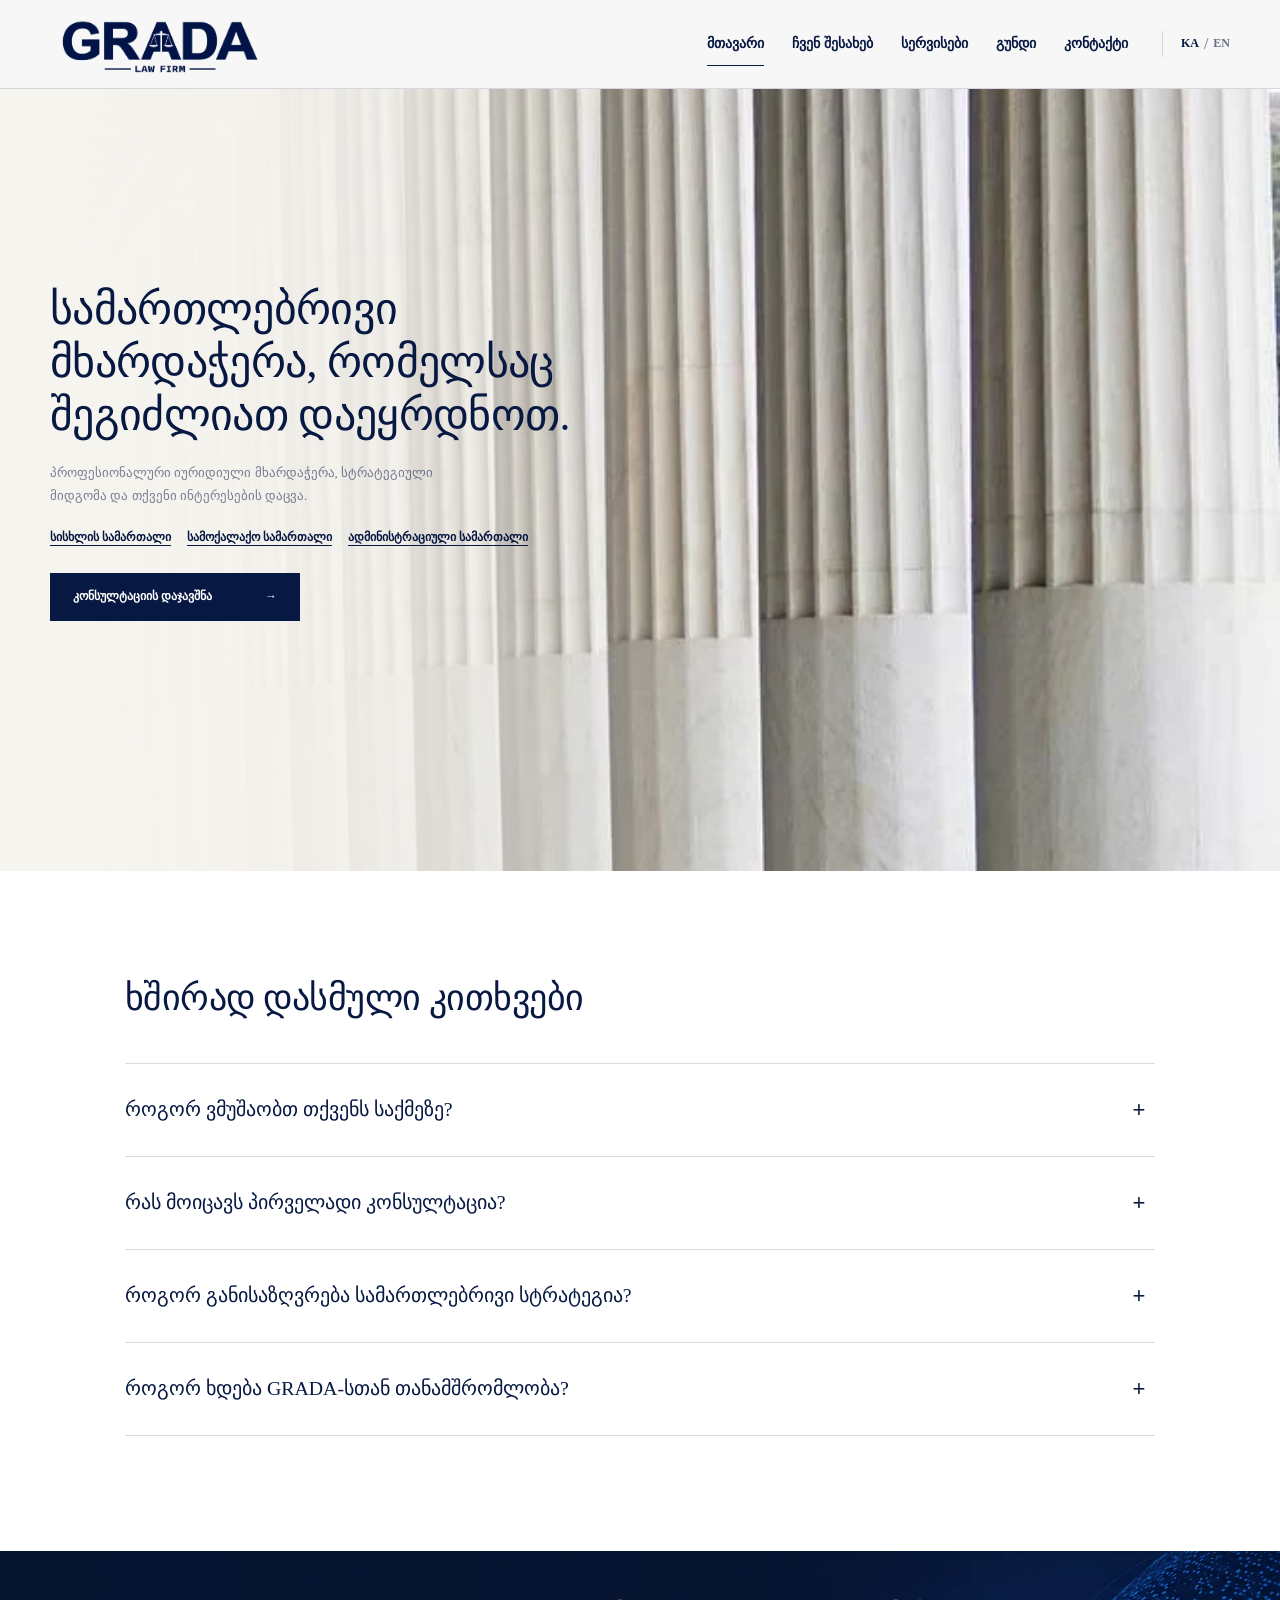
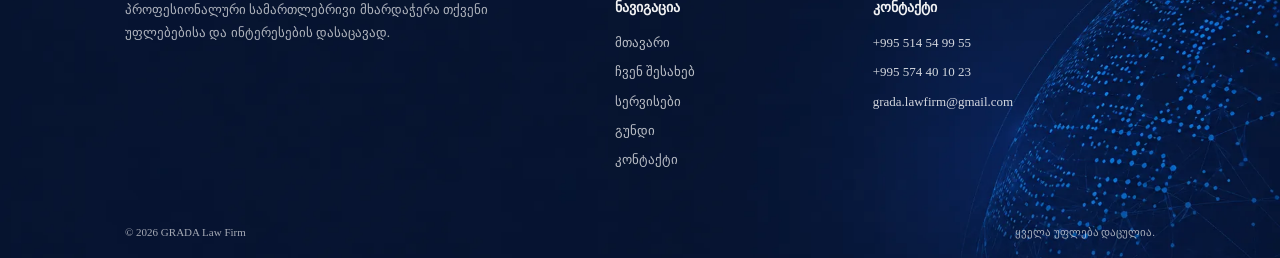
==== commit 57a250f4: "update" ====
--- a/index.html
+++ b/index.html
@@ -10,15 +10,112 @@
     />
     <meta charset="UTF-8" />
     <meta name="viewport" content="width=device-width, initial-scale=1.0" />
+    <link rel="icon" type="image/png" sizes="32x32" href="assets/images/favicon.png" />
+    <link rel="apple-touch-icon" href="assets/images/favicon.png" />
 
     <meta
       name="description"
-      content="GRADA — პროფესიონალური იურიდიული მომსახურება სამოქალაქო, ადმინისტრაციული და სისხლის სამართლის მიმართულებით."
+      content="GRADA გთავაზობთ იურიდიულ კონსულტაციასა და წარმომადგენლობას სისხლის, სამოქალაქო და ადმინისტრაციული სამართლის საქმეებზე. დაგეგმეთ კონსულტაცია ჩვენს გუნდთან."
+      data-ka="GRADA გთავაზობთ იურიდიულ კონსულტაციასა და წარმომადგენლობას სისხლის, სამოქალაქო და ადმინისტრაციული სამართლის საქმეებზე. დაგეგმეთ კონსულტაცია ჩვენს გუნდთან."
+      data-en="GRADA provides legal advice and representation in criminal, civil and administrative matters in Georgia. Speak with our team to arrange a legal consultation."
     />
 
+    <meta name="robots" content="index, follow" />
+
     <meta name="theme-color" content="#071842" />
 
-    <title>მთავარი | GRADA Law Firm</title>
+    <title
+      data-ka="იურიდიული მომსახურება საქართველოში | GRADA Law Firm"
+      data-en="Legal Services in Georgia | GRADA Law Firm"
+    >
+      იურიდიული მომსახურება საქართველოში | GRADA Law Firm
+    </title>
+
+    <link rel="canonical" href="https://www.gradalaw.ge/" />
+
+    <meta property="og:type" content="website" />
+    <meta property="og:site_name" content="GRADA Law Firm" />
+    <meta
+      property="og:title"
+      content="იურიდიული მომსახურება საქართველოში | GRADA Law Firm"
+    />
+    <meta
+      property="og:description"
+      content="GRADA გთავაზობთ იურიდიულ კონსულტაციასა და წარმომადგენლობას სისხლის, სამოქალაქო და ადმინისტრაციული სამართლის საქმეებზე. დაგეგმეთ კონსულტაცია ჩვენს გუნდთან."
+    />
+    <meta property="og:url" content="https://www.gradalaw.ge/" />
+    <meta
+      property="og:image"
+      content="https://www.gradalaw.ge/assets/images/contact-hero.webp"
+    />
+    <meta property="og:locale" content="ka_GE" />
+
+    <meta name="twitter:card" content="summary_large_image" />
+    <meta
+      name="twitter:title"
+      content="იურიდიული მომსახურება საქართველოში | GRADA Law Firm"
+    />
+    <meta
+      name="twitter:description"
+      content="GRADA გთავაზობთ იურიდიულ კონსულტაციასა და წარმომადგენლობას სისხლის, სამოქალაქო და ადმინისტრაციული სამართლის საქმეებზე. დაგეგმეთ კონსულტაცია ჩვენს გუნდთან."
+    />
+    <meta
+      name="twitter:image"
+      content="https://www.gradalaw.ge/assets/images/contact-hero.webp"
+    />
+
+    <script type="application/ld+json">
+      {
+        "@context": "https://schema.org",
+        "@type": "LegalService",
+        "@id": "https://www.gradalaw.ge/#organization",
+        "name": "GRADA Law Firm",
+        "url": "https://www.gradalaw.ge/",
+        "logo": "https://www.gradalaw.ge/assets/images/logo.png",
+        "image": "https://www.gradalaw.ge/assets/images/contact-hero.webp",
+        "description": "Legal advice and representation in criminal, civil and administrative law in Georgia.",
+        "address": {
+          "@type": "PostalAddress",
+          "addressCountry": "GE"
+        },
+        "areaServed": {
+          "@type": "Country",
+          "name": "Georgia"
+        },
+        "telephone": ["+995514549955", "+995574401023"],
+        "email": "grada.lawfirm@gmail.com",
+        "hasOfferCatalog": {
+          "@type": "OfferCatalog",
+          "name": "Legal practice areas",
+          "itemListElement": [
+            {
+              "@type": "Offer",
+              "itemOffered": {
+                "@type": "Service",
+                "name": "Criminal Law",
+                "url": "https://www.gradalaw.ge/services"
+              }
+            },
+            {
+              "@type": "Offer",
+              "itemOffered": {
+                "@type": "Service",
+                "name": "Civil Law",
+                "url": "https://www.gradalaw.ge/services"
+              }
+            },
+            {
+              "@type": "Offer",
+              "itemOffered": {
+                "@type": "Service",
+                "name": "Administrative Law",
+                "url": "https://www.gradalaw.ge/services"
+              }
+            }
+          ]
+        }
+      }
+    </script>
 
     <link rel="stylesheet" href="css/styles.css" />
   </head>
@@ -97,7 +194,7 @@
       <div class="container header-inner">
         <!-- LOGO -->
         <a class="brand" href="index.html" aria-label="GRADA მთავარი გვერდი">
-          <img src="assets/logo.jpeg" alt="GRADA Law Firm" />
+          <img src="assets/images/logo.png" alt="GRADA Law Firm" />
         </a>
 
         <!-- MOBILE MENU BUTTON -->
@@ -179,7 +276,7 @@
         <!-- SLIDE 1 -->
         <article class="grada-slide grada-slide-first active">
           <img
-            src="assets/homepage.jpg"
+            src="assets/images/homepage.webp"
             alt="GRADA Law Firm"
             class="grada-first-bg"
           />
@@ -202,6 +299,24 @@
                 პროფესიონალური იურიდიული მხარდაჭერა, სტრატეგიული მიდგომა და
                 თქვენი ინტერესების დაცვა.
               </p>
+
+              <nav class="grada-practice-links" aria-label="სამართლის მიმართულებები">
+                <a
+                  href="services.html#criminal-law"
+                  data-ka="სისხლის სამართალი"
+                  data-en="Criminal law"
+                >სისხლის სამართალი</a>
+                <a
+                  href="services.html#civil-law"
+                  data-ka="სამოქალაქო სამართალი"
+                  data-en="Civil law"
+                >სამოქალაქო სამართალი</a>
+                <a
+                  href="services.html#administrative-law"
+                  data-ka="ადმინისტრაციული სამართალი"
+                  data-en="Administrative law"
+                >ადმინისტრაციული სამართალი</a>
+              </nav>
 
               <a href="contact.html#consultation" class="grada-first-button">
                 <span
@@ -257,7 +372,7 @@
             <!-- RIGHT IMAGE -->
             <div class="grada-about-right">
               <img
-                src="assets/aboutgrada.png"
+                src="assets/images/aboutgrada.webp"
                 alt="GRADA Law Firm"
                 class="grada-about-image"
               />
@@ -268,7 +383,7 @@
         <!-- SLIDE 3 -->
         <article class="grada-slide grada-slide-photo">
           <img
-            src="assets/team.main(1).jpg"
+            src="assets/images/team.main(1).webp"
             alt="GRADA გუნდი"
             class="grada-slide-bg"
           />
--- a/css/styles.css
+++ b/css/styles.css
@@ -908,7 +908,7 @@
   display: flex;
   align-items: flex-end;
 
-  background-image: url("../assets/about-team.jpeg");
+  background-image: url("../assets/images/about-team.webp");
   background-size: 100% auto !important;
   background-position: center top !important;
   background-repeat: no-repeat !important;
@@ -1957,13 +1957,13 @@
   }
 }
 /* =========================================================
-   LOGO — BIGGER + MORE LEFT
+   HEADER LOGO — CROPPED PNG SIZING
 ========================================================= */
 
 .brand {
-  width: 260px;
-  height: 96px;
-  flex: 0 0 260px;
+  width: 220px;
+  height: 80px;
+  flex: 0 0 220px;
 
   display: flex;
   align-items: center;
@@ -1971,7 +1971,7 @@
 
   overflow: hidden;
 
-  margin-left: -30px;
+  margin-left: 0;
 }
 
 .brand img {
@@ -1980,7 +1980,19 @@
 
   object-fit: contain;
 
-  transform: scale(1.55);
+  transform: none;
+}
+
+@media (max-width: 980px) {
+  .brand {
+    width: 185px;
+    height: 68px;
+    flex: 0 0 185px;
+  }
+
+  .brand img {
+    transform: none;
+  }
 }
 /* =========================================================
    HARD TRANSITION TO NAVY
@@ -2661,7 +2673,7 @@
   align-items: center;
   justify-content: center;
 
-  background-image: url("../assets/contact-hero.jpg");
+  background-image: url("../assets/images/contact-hero.webp");
   background-size: 115% !important;
 
   /* მთავარი ცვლილება */
@@ -2888,7 +2900,7 @@
 
   background:
     linear-gradient(rgba(246, 246, 244, 0.86), rgba(246, 246, 244, 0.86)),
-    url("../assets/contact-grada.jpeg");
+    url("../assets/images/contact-hero.webp");
 
   background-size: 720px auto;
   background-position: center;
@@ -3052,7 +3064,7 @@
   align-items: center;
   justify-content: center;
 
-  background-image: url("../assets/contact-hero.jpg") !important;
+  background-image: url("../assets/images/contact-hero.webp") !important;
   background-size: cover !important;
   background-position: center !important;
   background-repeat: no-repeat !important;
@@ -3819,10 +3831,8 @@
   color: #a8834d;
 }
 
-.team-page .team-profile-content h2 {
-  max-width: 700px;
-
-  margin: 0 55px 10px 0;
+.team-profile-content h2 {
+  margin-bottom: 18px !important;
 
   font-size: clamp(42px, 5vw, 72px);
   font-weight: 400;
@@ -5182,8 +5192,7 @@
 ========================================================= */
 
 .team-page .team-profile-content h2 {
-  margin: 0 0 7px !important;
-
+  margin: 0 0 20px !important;
   font-size: clamp(32px, 3vw, 46px) !important;
   font-weight: 500 !important;
 
@@ -9624,3 +9633,767 @@
     box-sizing: border-box !important;
   }
 }
+/* =========================================================
+   GRADA — FINAL MOBILE FIX
+   HOME + SERVICES
+========================================================= */
+
+@media (max-width: 700px) {
+  /* =======================================================
+     GLOBAL MOBILE SAFETY
+  ======================================================= */
+
+  html,
+  body {
+    width: 100% !important;
+    max-width: 100% !important;
+    overflow-x: hidden !important;
+  }
+
+  body * {
+    box-sizing: border-box;
+  }
+
+  /* =======================================================
+     HOME PAGE — HERO
+  ======================================================= */
+
+  body.home-page .grada-slider {
+    width: 100% !important;
+
+    height: auto !important;
+    min-height: 650px !important;
+
+    overflow: hidden !important;
+  }
+
+  body.home-page .grada-slide-first {
+    width: 100% !important;
+    min-height: 650px !important;
+
+    overflow: hidden !important;
+  }
+
+  /* HERO IMAGE */
+
+  body.home-page .grada-first-picture,
+  body.home-page .grada-first-picture .grada-first-bg,
+  body.home-page .grada-first-bg {
+    width: 100% !important;
+    height: 100% !important;
+
+    object-fit: cover !important;
+
+    /* სვეტები მარჯვნივ დარჩეს */
+    object-position: 66% center !important;
+
+    transform: none !important;
+  }
+
+  /* MOBILE OVERLAY */
+
+  body.home-page .grada-first-overlay {
+    background: linear-gradient(
+      90deg,
+      rgba(248, 246, 241, 0.97) 0%,
+      rgba(248, 246, 241, 0.92) 38%,
+      rgba(248, 246, 241, 0.68) 65%,
+      rgba(248, 246, 241, 0.28) 100%
+    ) !important;
+  }
+
+  /* HERO INNER */
+
+  body.home-page .grada-first-inner {
+    width: calc(100% - 36px) !important;
+    max-width: none !important;
+
+    min-height: 650px !important;
+
+    margin: 0 auto !important;
+    padding: 70px 0 45px !important;
+
+    display: flex !important;
+    align-items: center !important;
+  }
+
+  /* მთავარი ტექსტის ბლოკი */
+
+  body.home-page .grada-first-content {
+    width: 100% !important;
+    max-width: 100% !important;
+
+    margin: 0 !important;
+    padding: 0 !important;
+
+    transform: none !important;
+  }
+
+  body.home-page .grada-first-content h1 {
+    width: 100% !important;
+    max-width: 340px !important;
+
+    margin: 0 !important;
+
+    font-size: 36px !important;
+    line-height: 1.2 !important;
+
+    letter-spacing: -0.01em !important;
+
+    overflow-wrap: normal !important;
+    word-break: normal !important;
+  }
+
+  body.home-page .grada-first-content h1::after {
+    margin-top: 18px !important;
+  }
+
+  body.home-page .grada-first-content p {
+    width: 100% !important;
+    max-width: 320px !important;
+
+    margin-top: 17px !important;
+
+    font-size: 13px !important;
+    line-height: 1.7 !important;
+  }
+
+  body.home-page .grada-first-button {
+    width: 100% !important;
+    max-width: 310px !important;
+    min-width: 0 !important;
+
+    margin-top: 22px !important;
+
+    padding: 0 18px !important;
+  }
+
+  body.home-page .grada-first-pagination {
+    margin-top: 25px !important;
+  }
+
+  /* =======================================================
+     SERVICES PAGE — HERO
+  ======================================================= */
+
+  body.services-page .services-hero {
+    width: 100% !important;
+
+    min-height: 0 !important;
+    height: auto !important;
+
+    padding: 70px 0 80px !important;
+
+    display: block !important;
+
+    overflow: hidden !important;
+  }
+
+  /* container ზუსტად ეკრანის შიგნით */
+
+  body.services-page .services-hero > .container,
+  body.services-page .services-hero .container {
+    width: calc(100% - 36px) !important;
+    max-width: none !important;
+
+    margin-left: auto !important;
+    margin-right: auto !important;
+
+    padding-left: 0 !important;
+    padding-right: 0 !important;
+  }
+
+  body.services-page .services-hero-copy {
+    position: relative !important;
+    z-index: 5 !important;
+
+    width: 100% !important;
+    max-width: 100% !important;
+
+    margin: 0 !important;
+    padding: 0 !important;
+  }
+
+  /* GRADA LAW FIRM */
+
+  body.services-page .services-eyebrow {
+    margin: 0 0 24px !important;
+
+    font-size: 10px !important;
+    line-height: 1.3 !important;
+
+    letter-spacing: 0.24em !important;
+  }
+
+  /* მთავარი სათაური */
+
+  body.services-page .services-hero h1 {
+    width: 100% !important;
+    max-width: 100% !important;
+
+    margin: 0 !important;
+
+    font-size: 38px !important;
+    line-height: 1.16 !important;
+
+    letter-spacing: -0.015em !important;
+
+    white-space: normal !important;
+
+    overflow-wrap: normal !important;
+    word-break: normal !important;
+  }
+
+  /* აღწერა */
+
+  body.services-page .services-hero-description {
+    width: 100% !important;
+    max-width: 330px !important;
+
+    margin: 24px 0 0 !important;
+
+    font-size: 15px !important;
+    line-height: 1.75 !important;
+  }
+
+  /* დეკორატიული ხაზები — ტელეფონზე უფრო მსუბუქი */
+
+  body.services-page .services-hero-arcs {
+    width: 420px !important;
+    height: 430px !important;
+
+    right: -275px !important;
+    bottom: -70px !important;
+
+    opacity: 0.38 !important;
+
+    z-index: 1 !important;
+  }
+}
+/* =========================================================
+   GRADA FOOTER — BACKGROUND IMAGE FINAL
+========================================================= */
+
+html body footer.site-footer.grada-footer {
+  position: relative !important;
+
+  width: 100% !important;
+  height: auto !important;
+  min-height: 0 !important;
+
+  margin: 0 !important;
+  padding: 48px 0 18px !important;
+
+  /* მთავარი ფოტო */
+  background-image: url("../assets/images/footer-background.webp") !important;
+  background-repeat: no-repeat !important;
+  background-position: center center !important;
+  background-size: cover !important;
+
+  background-color: #071842 !important;
+
+  color: #ffffff !important;
+
+  overflow: hidden !important;
+}
+
+/* ძველი gradient / pseudo element გამორთვა */
+
+html body footer.site-footer.grada-footer::before,
+html body footer.site-footer.grada-footer::after {
+  content: none !important;
+  display: none !important;
+}
+
+/* ძველი SVG globe აღარ გვჭირდება */
+
+html body footer.site-footer.grada-footer .grada-footer-network,
+html body footer.site-footer.grada-footer .footer-globe,
+html body footer.site-footer.grada-footer .footer-network-art {
+  display: none !important;
+}
+
+/* =========================================================
+   MAIN CONTENT
+========================================================= */
+
+html body footer.site-footer.grada-footer .footer-grid {
+  position: relative !important;
+  z-index: 5 !important;
+
+  width: calc(100% - 70px) !important;
+  max-width: 1540px !important;
+
+  margin: 0 auto !important;
+  padding: 0 !important;
+
+  display: grid !important;
+
+  grid-template-columns:
+    1.25fr
+    0.55fr
+    0.85fr !important;
+
+  gap: 75px !important;
+
+  align-items: start !important;
+
+  height: auto !important;
+  min-height: 0 !important;
+}
+
+/* LEFT DESCRIPTION */
+
+html body footer.site-footer.grada-footer .footer-intro p,
+html body footer.site-footer.grada-footer .footer-brand p {
+  max-width: 410px !important;
+
+  margin: 0 !important;
+
+  font-size: 13px !important;
+  line-height: 1.75 !important;
+  font-weight: 300 !important;
+
+  color: rgba(255, 255, 255, 0.68) !important;
+}
+
+/* TITLES */
+
+html body footer.site-footer.grada-footer h3 {
+  margin: 0 0 18px !important;
+
+  font-size: 14px !important;
+  line-height: 1.25 !important;
+  font-weight: 600 !important;
+
+  color: rgba(255, 255, 255, 0.94) !important;
+}
+
+/* LINKS */
+
+html body footer.site-footer.grada-footer .footer-nav a,
+html body footer.site-footer.grada-footer .footer-contact a {
+  display: block !important;
+
+  margin: 0 0 11px !important;
+
+  font-size: 13px !important;
+  line-height: 1.4 !important;
+
+  color: rgba(255, 255, 255, 0.72) !important;
+
+  text-decoration: none !important;
+}
+
+/* CONTACT ოდნავ უფრო ნათელი */
+
+html body footer.site-footer.grada-footer .footer-contact a {
+  color: rgba(255, 255, 255, 0.82) !important;
+}
+
+/* =========================================================
+   COPYRIGHT
+========================================================= */
+
+html body footer.site-footer.grada-footer .footer-bottom {
+  position: relative !important;
+  z-index: 5 !important;
+
+  width: calc(100% - 70px) !important;
+  max-width: 1540px !important;
+
+  display: flex !important;
+  justify-content: space-between !important;
+  align-items: center !important;
+
+  margin: 32px auto 0 !important;
+  padding: 13px 0 0 !important;
+
+  height: auto !important;
+  min-height: 0 !important;
+
+  /* ფოტოზე ხაზი უკვე არის */
+  border-top: none !important;
+}
+
+html body footer.site-footer.grada-footer .footer-bottom p {
+  margin: 0 !important;
+
+  font-size: 11px !important;
+  line-height: 1.3 !important;
+
+  color: rgba(255, 255, 255, 0.64) !important;
+}
+
+/* =========================================================
+   MOBILE
+========================================================= */
+
+@media (max-width: 700px) {
+  html body footer.site-footer.grada-footer {
+    padding: 45px 0 22px !important;
+
+    /*
+      ტელეფონზე globe-ის მხარე დარჩეს ხილული
+    */
+    background-position: 72% center !important;
+    background-size: cover !important;
+  }
+
+  html body footer.site-footer.grada-footer .footer-grid {
+    width: calc(100% - 36px) !important;
+
+    grid-template-columns: 1fr !important;
+
+    gap: 32px !important;
+  }
+
+  html body footer.site-footer.grada-footer .footer-bottom {
+    width: calc(100% - 36px) !important;
+
+    margin-top: 35px !important;
+
+    flex-direction: column !important;
+    align-items: flex-start !important;
+
+    gap: 8px !important;
+  }
+}
+/* =========================================================
+   CONTACT FOOTER — FINAL BACKGROUND FIX
+========================================================= */
+
+html body #contactFooter {
+  position: relative !important;
+
+  width: 100% !important;
+  height: auto !important;
+  min-height: 0 !important;
+
+  margin: 0 !important;
+  padding: 48px 0 18px !important;
+
+  background-color: #071842 !important;
+
+  background-image: url("../assets/images/footer-background.webp") !important;
+
+  background-repeat: no-repeat !important;
+
+  background-position: center center !important;
+
+  background-size: cover !important;
+
+  overflow: hidden !important;
+}
+
+/* ძველი gradient-ები მთლიანად ითიშება */
+
+html body #contactFooter::before,
+html body #contactFooter::after {
+  content: none !important;
+  display: none !important;
+}
+
+/* ძველი ხელოვნური globe-ები დაიმალოს */
+
+html body #contactFooter .contact-footer-globe,
+html body #contactFooter .grada-footer-network,
+html body #contactFooter .footer-globe,
+html body #contactFooter .footer-network-art {
+  display: none !important;
+}
+
+/* Keep home slider content on the same horizontal grid as the header. */
+.home-page .grada-slide .container {
+  width: min(calc(100% - 40px), var(--max)) !important;
+  max-width: var(--max) !important;
+  margin-inline: auto !important;
+  padding-inline: 0 !important;
+}
+
+.home-page .grada-slide .grada-first-content {
+  margin-left: 0 !important;
+  margin-right: 0 !important;
+}
+
+.home-page .grada-slide-about .grada-about-left {
+  padding-left: max(20px, calc((100vw - var(--max)) / 2)) !important;
+}
+
+.home-page .grada-practice-links {
+  display: flex;
+  flex-wrap: wrap;
+  gap: 8px 16px;
+  max-width: 540px;
+  margin-top: 20px;
+}
+
+.home-page .grada-practice-links a {
+  color: #071842;
+  font-size: 12px;
+  font-weight: 600;
+  line-height: 1.5;
+  text-decoration: underline;
+  text-underline-offset: 4px;
+}
+
+@media (max-width: 768px) {
+  .home-page .grada-slide-about .grada-about-left {
+    padding-left: 20px !important;
+    padding-right: 20px !important;
+  }
+}
+
+@media (max-width: 640px) {
+  .home-page .grada-slide .container {
+    width: min(calc(100% - 28px), var(--max)) !important;
+  }
+
+  .home-page .grada-slide-about .grada-about-left {
+    padding-left: 14px !important;
+    padding-right: 14px !important;
+  }
+
+  .home-page .grada-practice-links {
+    gap: 8px 12px;
+  }
+
+  .home-page .grada-practice-links a {
+    font-size: 11px;
+  }
+}
+
+/* შიდა კონტენტი background-ის ზემოთ */
+
+html body #contactFooter .footer-grid,
+html body #contactFooter .footer-bottom {
+  position: relative !important;
+  z-index: 5 !important;
+}
+
+/* ძველი დიდი padding-ის განულება */
+
+html body #contactFooter .footer-grid {
+  height: auto !important;
+  min-height: 0 !important;
+
+  padding-top: 0 !important;
+  padding-bottom: 0 !important;
+}
+
+/* ქვედა ხაზი ფოტოში უკვე გვაქვს */
+
+html body #contactFooter .footer-bottom {
+  border-top: none !important;
+}
+
+/* MOBILE */
+
+@media (max-width: 700px) {
+  html body #contactFooter {
+    padding: 45px 0 22px !important;
+
+    background-position: 72% center !important;
+
+    background-size: cover !important;
+  }
+}
+/* =========================================================
+   CONTACT CTA — WHITE BACKGROUND
+========================================================= */
+
+body.contact-page .contact-direct-section,
+body.contact-page .team-contact-direct,
+body.team-page .contact-direct-section,
+body.team-page .team-contact-direct {
+  background: #ffffff !important;
+  color: #071842 !important;
+
+  padding: 80px 0 70px !important;
+
+  border-top: 1px solid rgba(7, 24, 66, 0.08) !important;
+  border-bottom: 1px solid rgba(7, 24, 66, 0.08) !important;
+}
+
+/* პატარა GRADA LAW FIRM */
+body.contact-page .contact-direct-section .section-kicker,
+body.contact-page .team-contact-direct .section-kicker,
+body.team-page .contact-direct-section .section-kicker,
+body.team-page .team-contact-direct .section-kicker {
+  color: rgba(7, 24, 66, 0.58) !important;
+}
+
+/* მთავარი სათაური */
+body.contact-page .contact-direct-section h2,
+body.contact-page .team-contact-direct h2,
+body.team-page .contact-direct-section h2,
+body.team-page .team-contact-direct h2 {
+  color: #071842 !important;
+}
+
+/* WhatsApp ღილაკი */
+body.contact-page .contact-direct-section .btn,
+body.contact-page .team-contact-direct .btn,
+body.team-page .contact-direct-section .btn,
+body.team-page .team-contact-direct .btn {
+  background: #071842 !important;
+  color: #ffffff !important;
+
+  border: 1px solid #071842 !important;
+}
+
+/* hover */
+body.contact-page .contact-direct-section .btn:hover,
+body.contact-page .team-contact-direct .btn:hover,
+body.team-page .contact-direct-section .btn:hover,
+body.team-page .team-contact-direct .btn:hover {
+  background: transparent !important;
+  color: #071842 !important;
+}
+
+/* დეკორატიული G თუ გაქვს */
+body.contact-page .contact-direct-section::after,
+body.contact-page .team-contact-direct::after,
+body.team-page .contact-direct-section::after,
+body.team-page .team-contact-direct::after {
+  color: rgba(7, 24, 66, 0.025) !important;
+}
+/* =========================================================
+   CONTACT — REMOVE G + WHATSAPP BUTTON
+========================================================= */
+
+/* G მთლიანად წაიშალოს */
+body.contact-page .contact-direct-section::after {
+  content: none !important;
+  display: none !important;
+}
+
+/* =========================================================
+   CONTACT WHATSAPP BUTTON — FINAL
+========================================================= */
+
+html body .contact-direct-section .contact-whatsapp-button {
+  display: inline-flex !important;
+  align-items: center !important;
+  justify-content: center !important;
+
+  width: 360px !important;
+  min-height: 72px !important;
+
+  padding: 18px 35px !important;
+
+  background: #071842 !important;
+  background-color: #071842 !important;
+
+  color: #ffffff !important;
+
+  border: 1px solid #071842 !important;
+
+  text-decoration: none !important;
+
+  font-size: 17px !important;
+  font-weight: 600 !important;
+  line-height: 1.3 !important;
+
+  opacity: 1 !important;
+  visibility: visible !important;
+
+  position: relative !important;
+  z-index: 10 !important;
+
+  cursor: pointer !important;
+}
+
+/* ტექსტიც აუცილებლად თეთრი */
+html body .contact-direct-section .contact-whatsapp-button,
+html body .contact-direct-section .contact-whatsapp-button:link,
+html body .contact-direct-section .contact-whatsapp-button:visited {
+  color: #ffffff !important;
+}
+
+/* HOVER */
+html body .contact-direct-section .contact-whatsapp-button:hover {
+  background: #0d255b !important;
+  background-color: #0d255b !important;
+
+  color: #ffffff !important;
+
+  border-color: #0d255b !important;
+}
+
+/* G აღარ გამოჩნდეს */
+html body .contact-direct-section::after {
+  content: none !important;
+  display: none !important;
+}
+/* =========================================================
+   CONTACT CTA — SMALLER TEXT + BUTTON
+========================================================= */
+
+/* მთავარი ტექსტი */
+html body .contact-direct-section h2 {
+  font-size: 25px !important;
+  line-height: 1.25 !important;
+  max-width: 760px !important;
+}
+
+/* WhatsApp ღილაკი */
+html body .contact-direct-section .contact-whatsapp-button {
+  width: 300px !important;
+  min-height: 60px !important;
+
+  padding: 14px 26px !important;
+
+  font-size: 12px !important;
+  line-height: 1.2 !important;
+}
+/* =========================================================
+   AZALIA + TINATIN — SAME PHOTO SIZE
+========================================================= */
+
+/* თუ აზალია არის 4-ე ბარათი და თინათინი 5-ე */
+.team-page .team-member-card:nth-child(4),
+.team-page .team-member-card:nth-child(5) {
+  align-self: start !important;
+}
+
+.team-page .team-member-card:nth-child(4) .team-member-photo,
+.team-page .team-member-card:nth-child(5) .team-member-photo {
+  height: 430px !important;
+  overflow: hidden !important;
+}
+
+.team-page .team-member-card:nth-child(4) .team-member-photo img,
+.team-page .team-member-card:nth-child(5) .team-member-photo img {
+  width: 100% !important;
+  height: 100% !important;
+  display: block !important;
+
+  object-fit: cover !important;
+  object-position: center top !important;
+}
+
+/* Keep footer copy aligned with the shared page container. */
+html body footer.site-footer.grada-footer .footer-grid,
+html body footer.site-footer.grada-footer .footer-bottom {
+  width: min(calc(100% - 40px), var(--max)) !important;
+  max-width: var(--max) !important;
+  padding-left: 75px !important;
+  padding-right: 75px !important;
+  box-sizing: border-box !important;
+}
+
+@media (max-width: 980px) {
+  html body footer.site-footer.grada-footer .footer-grid,
+  html body footer.site-footer.grada-footer .footer-bottom {
+    padding-left: 20px !important;
+    padding-right: 20px !important;
+  }
+}
+
+@media (max-width: 640px) {
+  html body footer.site-footer.grada-footer .footer-grid,
+  html body footer.site-footer.grada-footer .footer-bottom {
+    width: min(calc(100% - 28px), var(--max)) !important;
+  }
+}
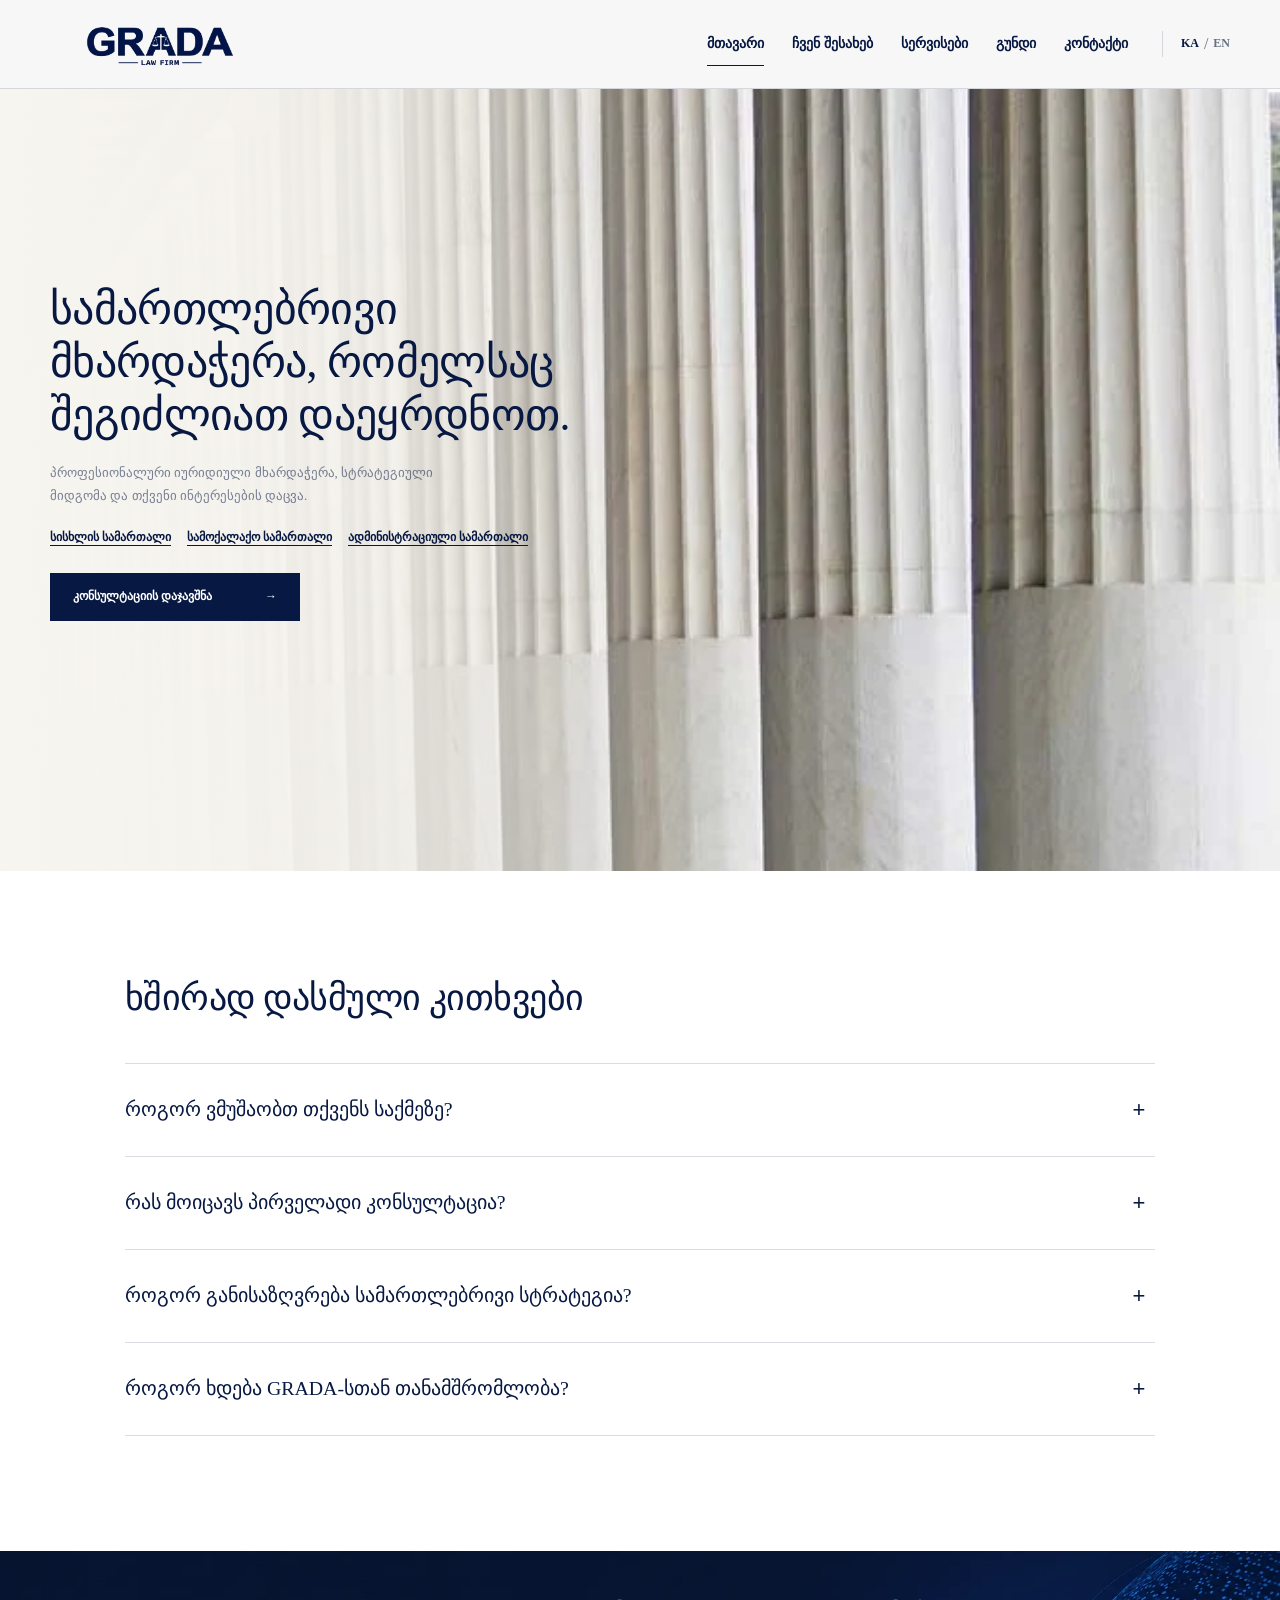
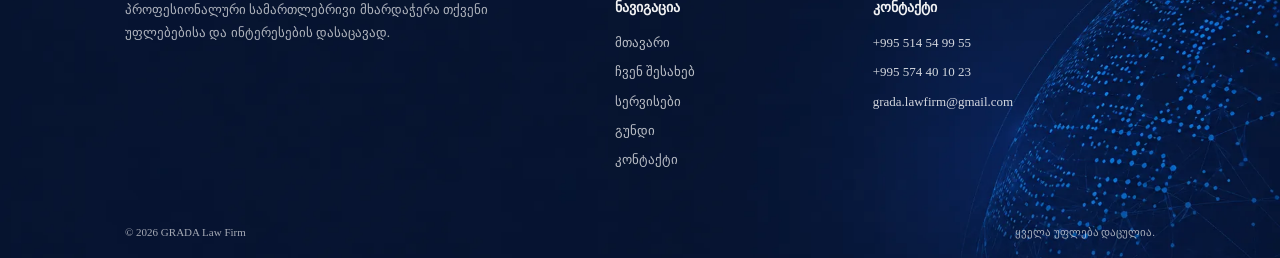
==== commit 28b50ee0: "Update logo, favicon and mobile layout" ====
--- a/index.html
+++ b/index.html
@@ -3,6 +3,7 @@
   <head>
     <link rel="preconnect" href="https://fonts.googleapis.com" />
     <link rel="preconnect" href="https://fonts.gstatic.com" crossorigin />
+    <link rel="icon" type="image/webp" href="assets/images/favicon.png" />
 
     <link
       href="https://fonts.googleapis.com/css2?family=Noto+Serif+Georgian:wght@300;400;500;600;700&display=swap"
@@ -10,7 +11,6 @@
     />
     <meta charset="UTF-8" />
     <meta name="viewport" content="width=device-width, initial-scale=1.0" />
-    <link rel="icon" type="image/png" sizes="32x32" href="assets/images/favicon.png" />
     <link rel="apple-touch-icon" href="assets/images/favicon.png" />
 
     <meta
@@ -300,22 +300,28 @@
                 თქვენი ინტერესების დაცვა.
               </p>
 
-              <nav class="grada-practice-links" aria-label="სამართლის მიმართულებები">
+              <nav
+                class="grada-practice-links"
+                aria-label="სამართლის მიმართულებები"
+              >
                 <a
                   href="services.html#criminal-law"
                   data-ka="სისხლის სამართალი"
                   data-en="Criminal law"
-                >სისხლის სამართალი</a>
+                  >სისხლის სამართალი</a
+                >
                 <a
                   href="services.html#civil-law"
                   data-ka="სამოქალაქო სამართალი"
                   data-en="Civil law"
-                >სამოქალაქო სამართალი</a>
+                  >სამოქალაქო სამართალი</a
+                >
                 <a
                   href="services.html#administrative-law"
                   data-ka="ადმინისტრაციული სამართალი"
                   data-en="Administrative law"
-                >ადმინისტრაციული სამართალი</a>
+                  >ადმინისტრაციული სამართალი</a
+                >
               </nav>
 
               <a href="contact.html#consultation" class="grada-first-button">
@@ -346,10 +352,12 @@
             <!-- LEFT -->
             <div class="grada-about-left">
               <div class="grada-about-content">
-                <h2>
-                  გაიგეთ მეტი <span class="no-break">GRADA-ს</span> შესახებ
+                <h2
+                  data-ka="გაიგეთ მეტი GRADA-ს შესახებ"
+                  data-en="Learn More About GRADA"
+                >
+                  გაიგეთ მეტი GRADA-ს შესახებ
                 </h2>
-
                 <p
                   data-ka="სამართლებრივი მხარდაჭერა, რომელიც ეფუძნება პასუხისმგებლობას, ნდობასა და სტრატეგიულ ხედვას."
                   data-en="Legal support built on responsibility, trust, and strategic thinking."
--- a/css/styles.css
+++ b/css/styles.css
@@ -1980,7 +1980,7 @@
 
   object-fit: contain;
 
-  transform: none;
+  transform: scale(0.75);
 }
 
 @media (max-width: 980px) {
